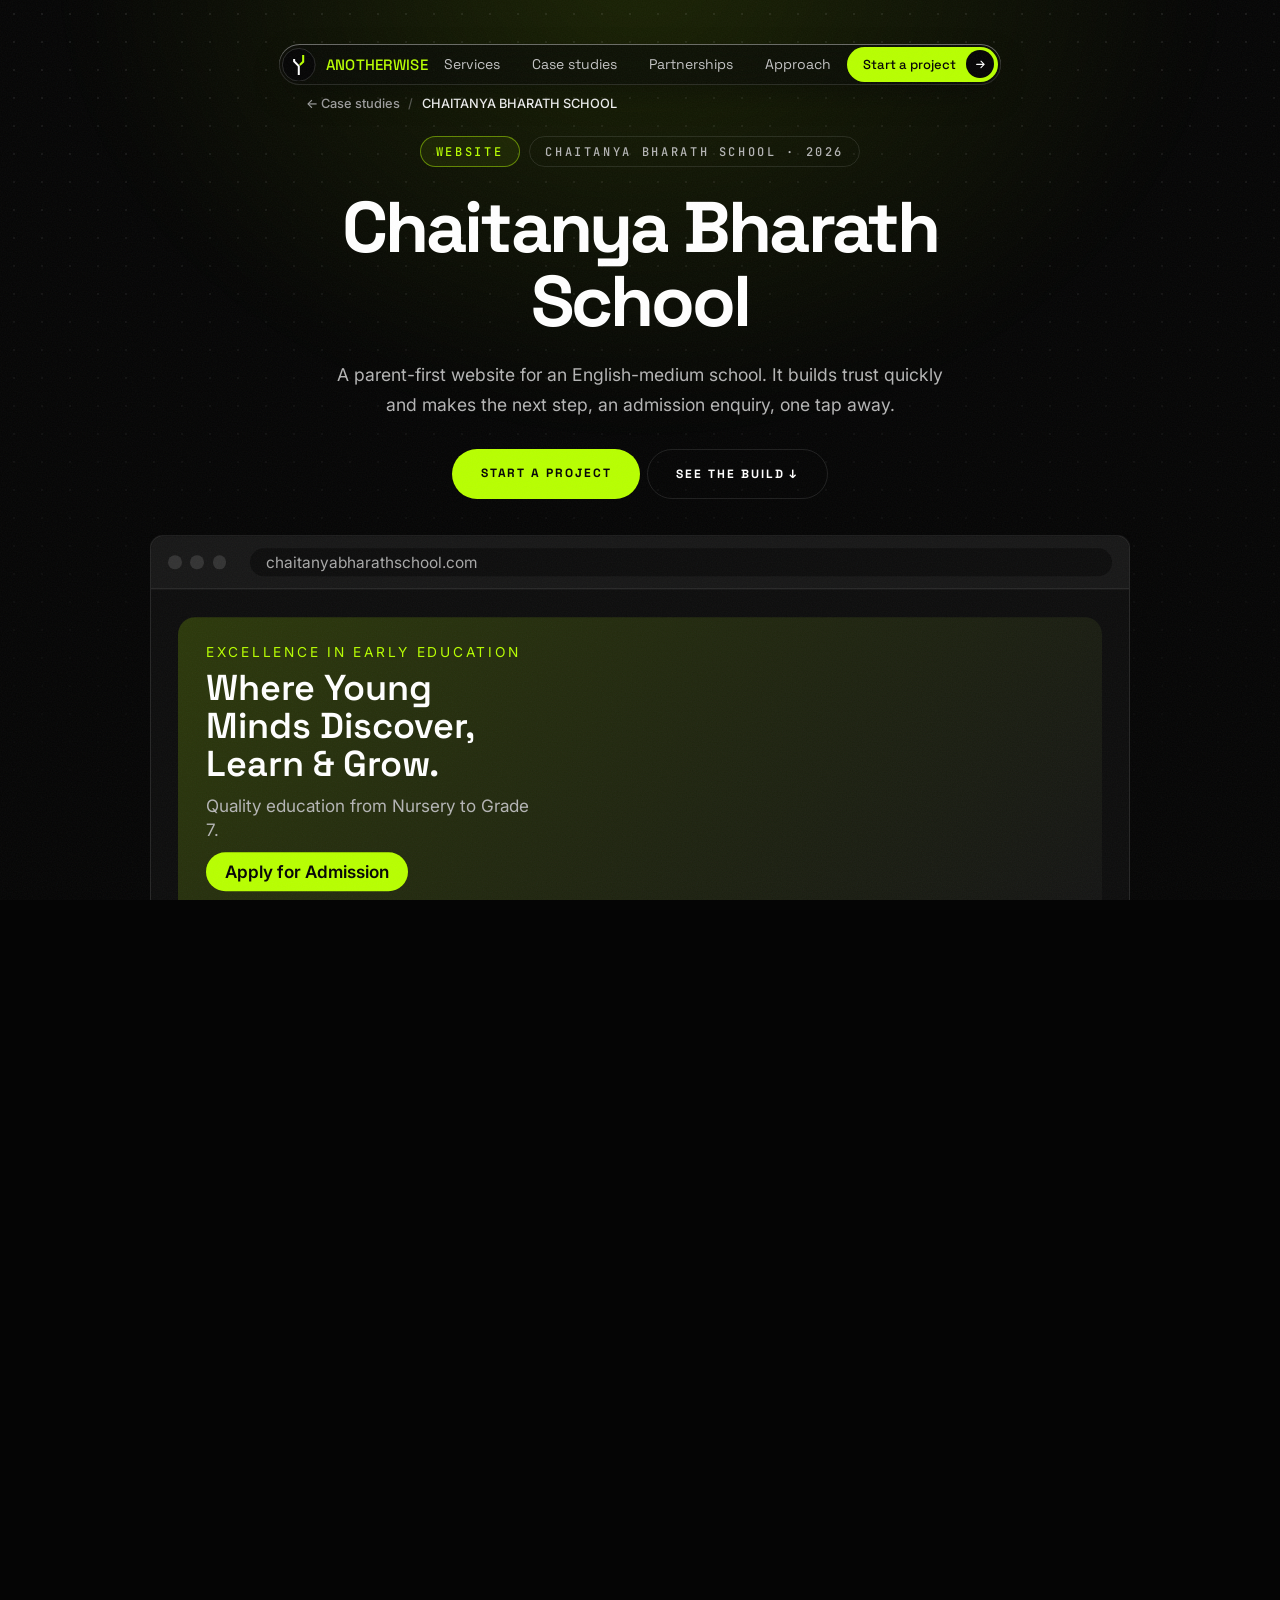
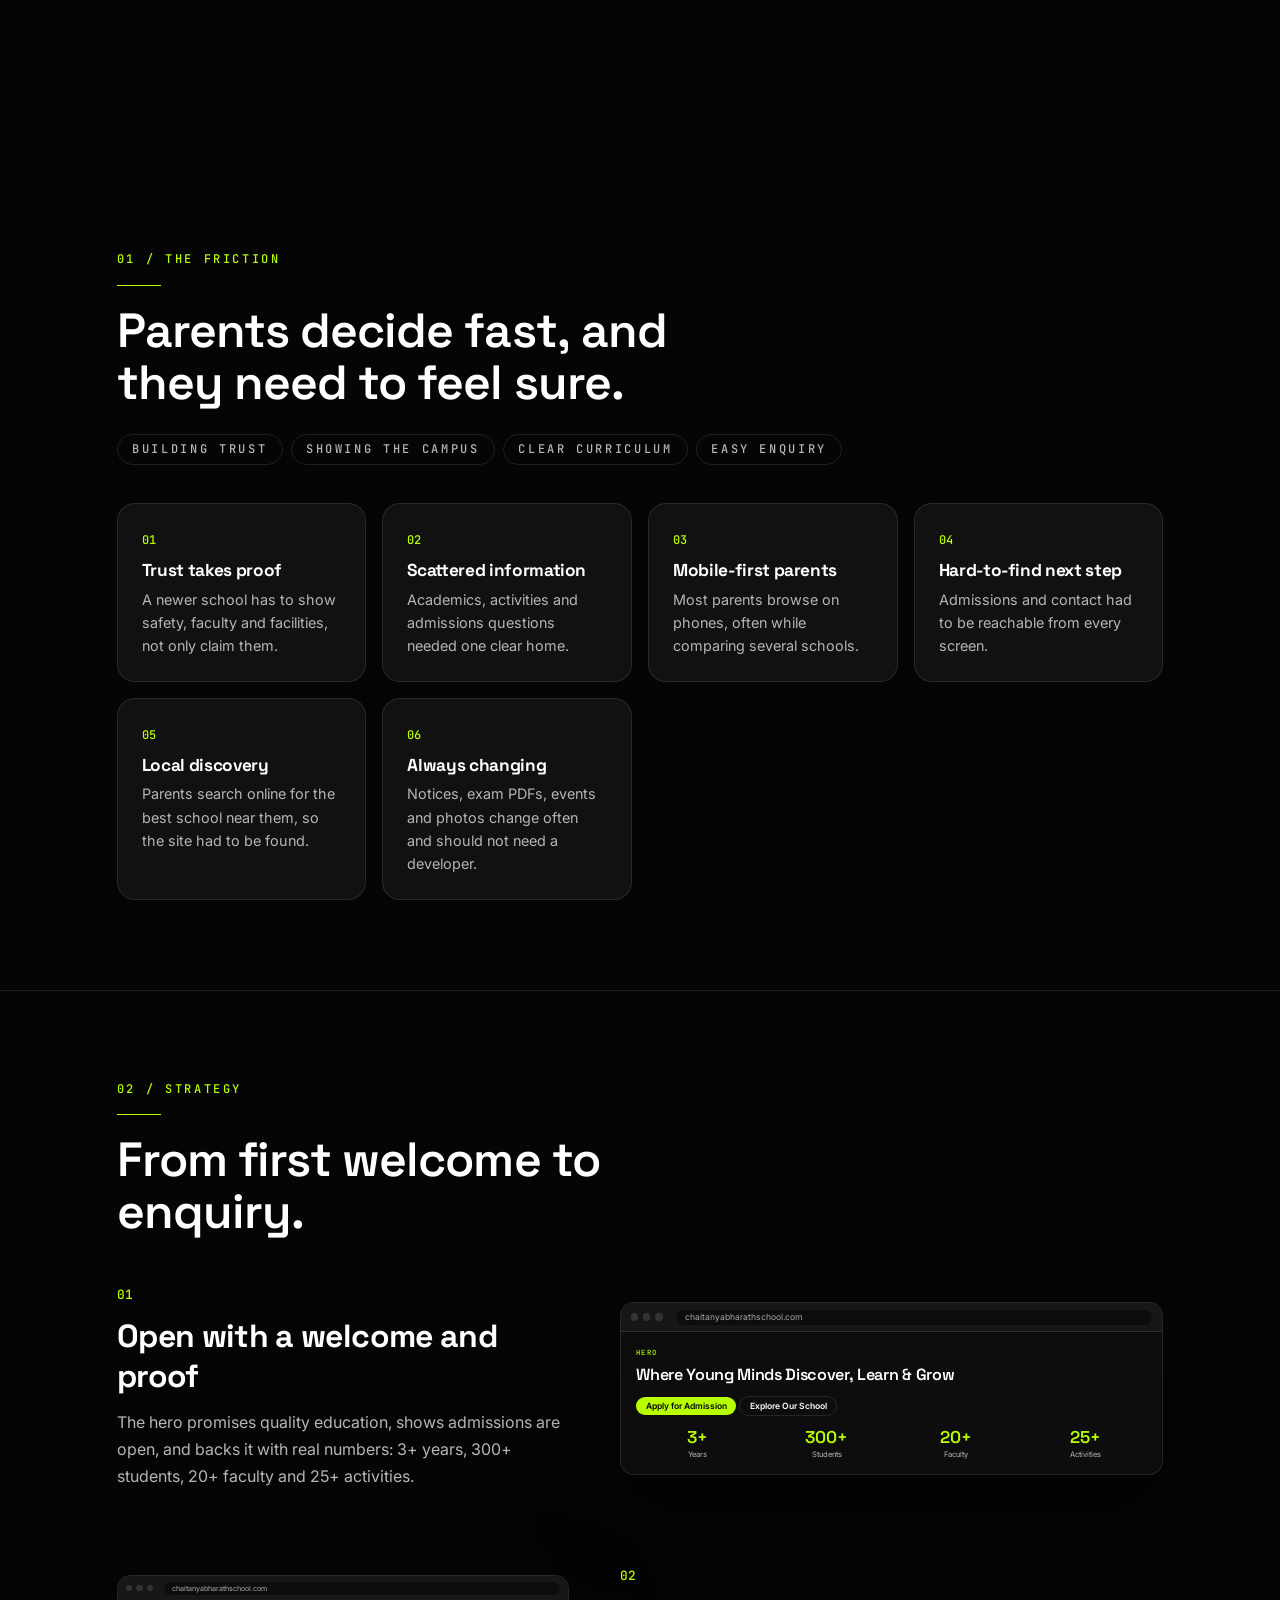
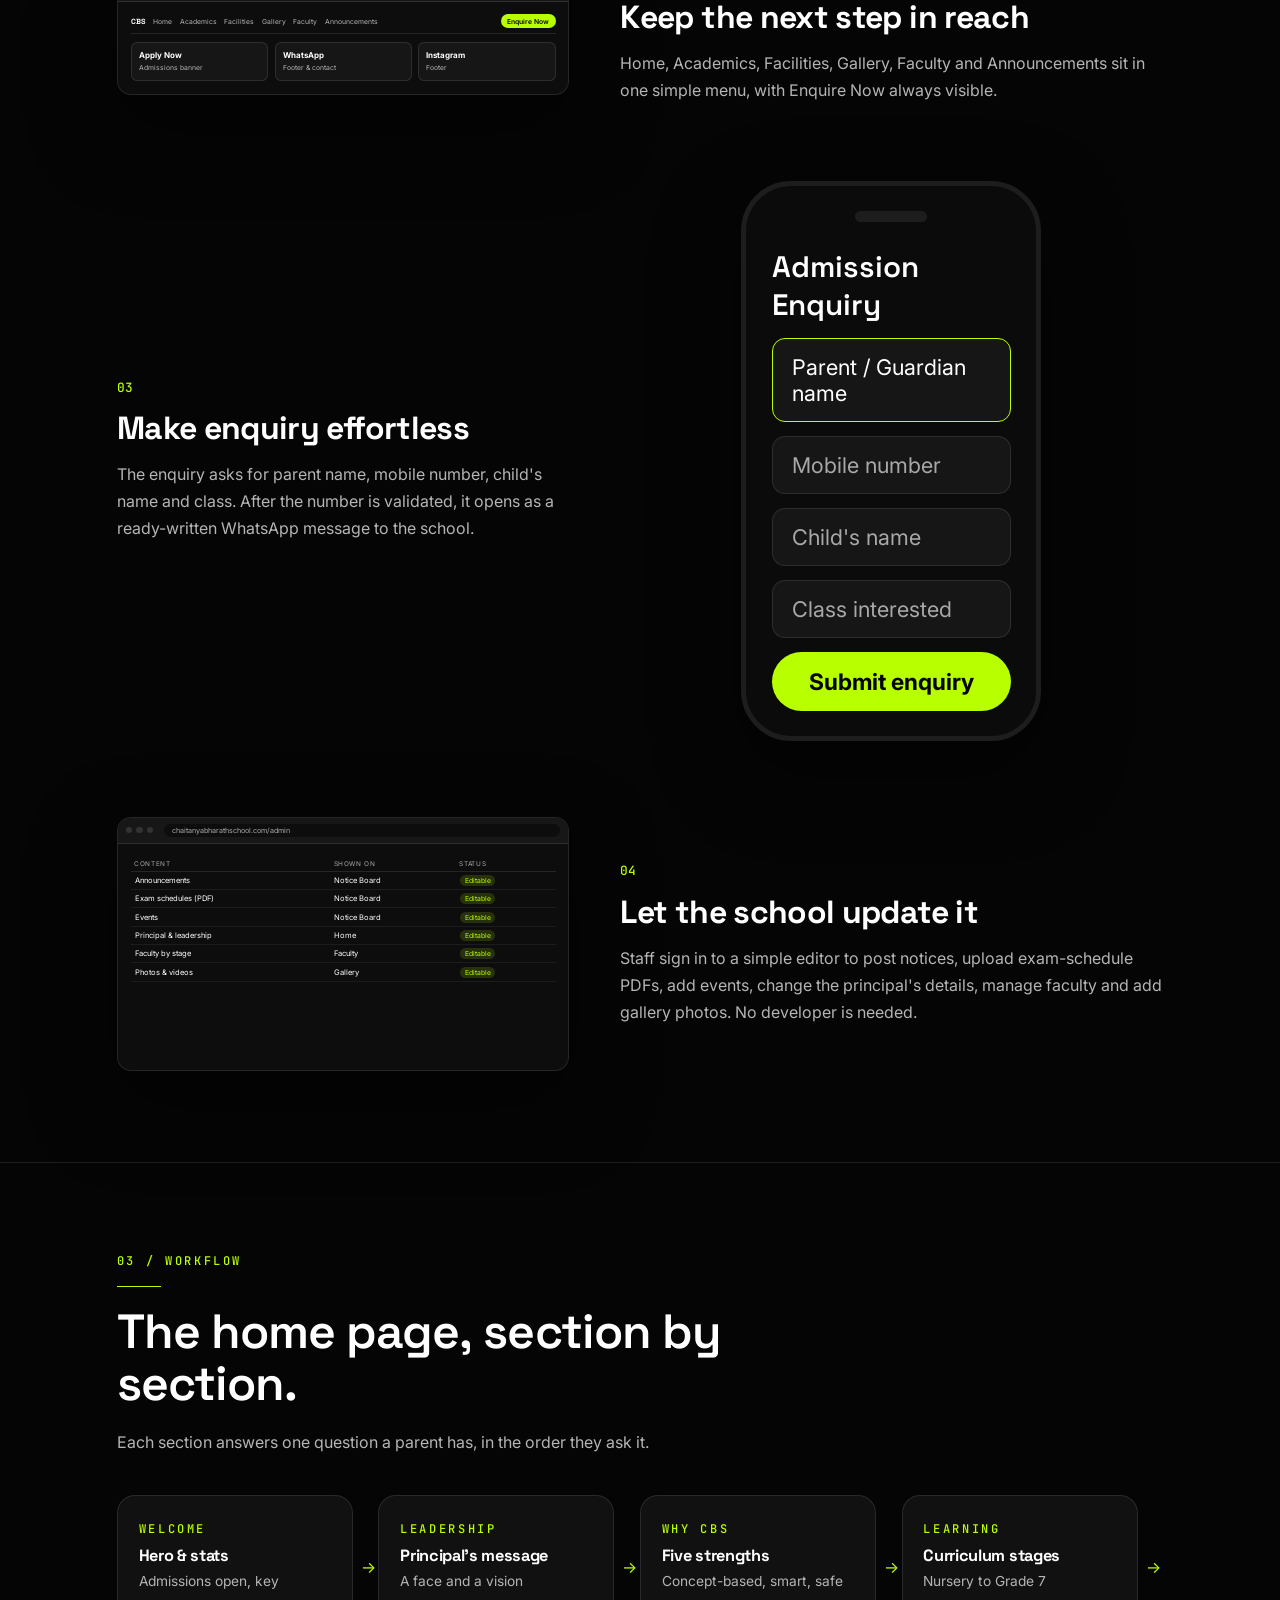
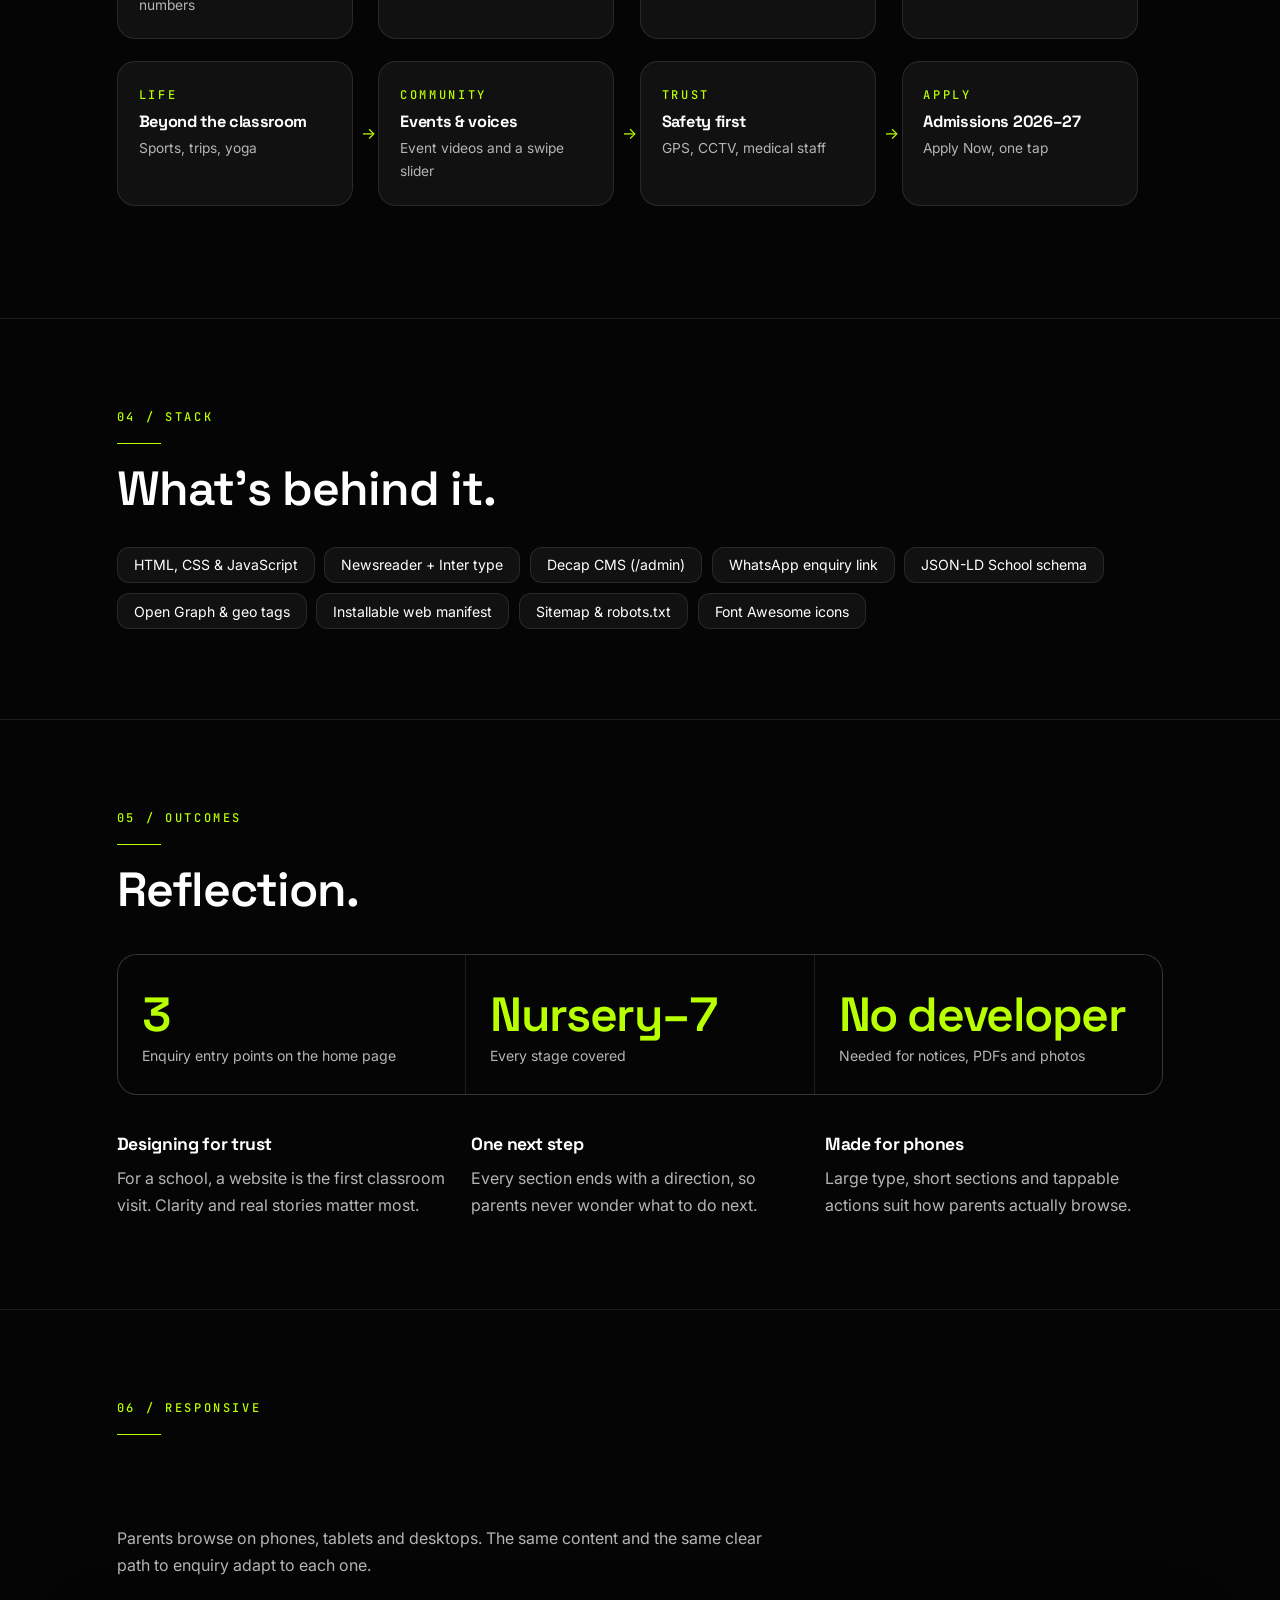
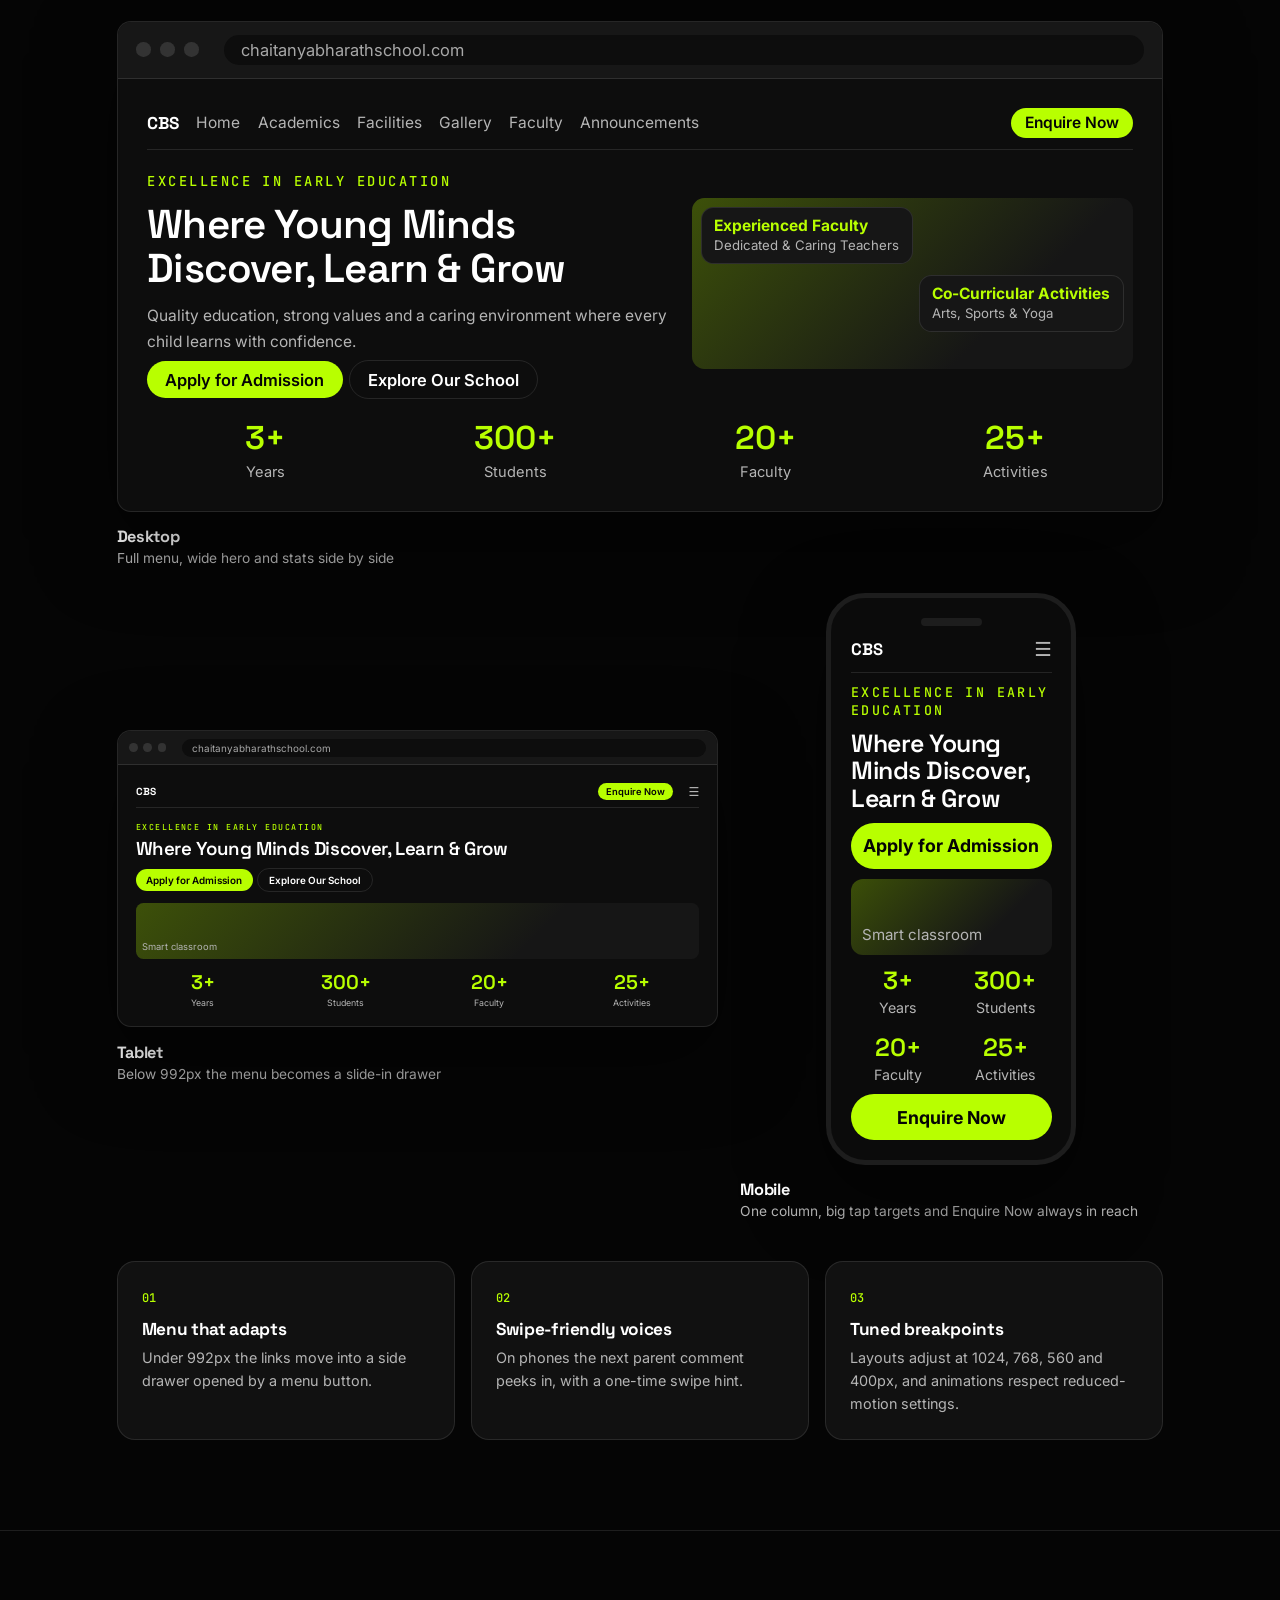
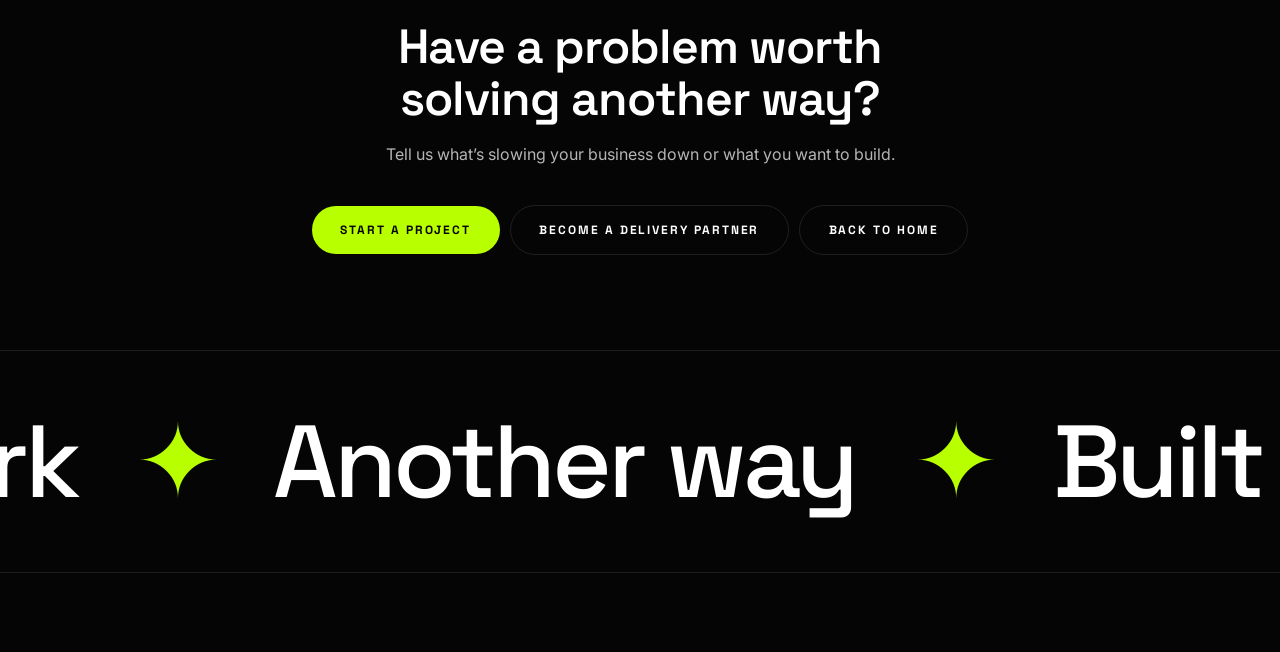
==== casestudy1.html @ 476057ec "Initial commit" ====
<!DOCTYPE html>
<html lang="en"><head><meta charset="utf-8"><meta name="viewport" content="width=device-width,initial-scale=1,viewport-fit=cover">
<title>Chaitanya Bharath School · Website case study</title>
<link href="https://fonts.googleapis.com/css2?family=Inter:wght@300;400;500&family=JetBrains+Mono:wght@400;500&family=Space+Grotesk:wght@500;600;700&display=swap" rel="stylesheet">
<style>
:root{--bg:#050505;--sf:#111;--ln:rgba(255,255,255,.1);--ac:#B8FF00;--on:#050505;--mu:#A8A8A8;--so:#b5b5b5}
*{box-sizing:border-box}html{scroll-behavior:smooth}
body{margin:0;background:var(--bg);color:#fff;font-family:Inter,system-ui,sans-serif;-webkit-font-smoothing:antialiased}
a{color:inherit;text-decoration:none}h1,h2,h3,h4,h5{font-family:'Space Grotesk',sans-serif;letter-spacing:-.02em;margin:0}
p{color:var(--so);line-height:1.7;margin:0}.w{max-width:1200px;margin:0 auto;padding:0 6vw}
.mono{font:500 .75rem 'JetBrains Mono',monospace;letter-spacing:.22em;text-transform:uppercase}.lb{color:var(--ac);margin-bottom:1.1rem}
h2{font-size:clamp(1.8rem,4.2vw,3rem);line-height:1.08;font-weight:600;max-width:20ch}
section{padding:clamp(56px,10vh,104px) 0;border-top:1px solid var(--ln)}.in2{margin-top:1.2rem;max-width:42rem}
.rv{opacity:0;transform:translateY(22px);transition:.7s}.rv.in{opacity:1;transform:none}
@media(prefers-reduced-motion:reduce){.rv{opacity:1;transform:none}.mq div{animation:none!important}}
/* bar */
.bar{position:fixed;inset:0 0 auto;z-index:50;padding:calc(.8rem + env(safe-area-inset-top,0px)) 6vw .6rem;background:rgba(5,5,5,.78);backdrop-filter:blur(14px);-webkit-backdrop-filter:blur(14px)}
.bar .row{display:flex;justify-content:space-between;margin-bottom:.5rem}.bar .row a{font:600 .75rem 'Space Grotesk';letter-spacing:.18em;text-transform:uppercase;color:var(--so)}
.pct{font:500 .75rem 'JetBrains Mono';color:var(--ac)}.prog{position:absolute;left:0;bottom:0;height:2px;background:var(--ac);width:0}
.tabs{display:flex;gap:.4rem;overflow-x:auto;scrollbar-width:none}.tabs::-webkit-scrollbar{display:none}
.tabs a{flex:none;padding:.42rem .9rem;border:1px solid var(--ln);border-radius:99px;font:600 .75rem 'Space Grotesk';letter-spacing:.12em;text-transform:uppercase;color:var(--so)}
.tabs a.on{background:var(--ac);color:var(--on);border-color:var(--ac)}
/* hero */
.hero{padding:9.5rem 0 4rem;position:relative;overflow:hidden}.hero:before{content:"";position:absolute;top:-20%;right:-15%;width:60vw;height:60vw;background:radial-gradient(closest-side,rgba(184,255,0,.16),transparent);filter:blur(30px);z-index:-1}
.hg{display:grid;grid-template-columns:1.05fr 1fr;gap:3rem;align-items:center}
h1{font-size:clamp(2.3rem,6vw,4.6rem);line-height:1;font-weight:700;text-transform:uppercase}
.meta{display:grid;grid-template-columns:repeat(2,1fr);gap:1.2rem;margin-top:2.2rem;padding-top:1.4rem;border-top:1px solid var(--ln)}
.meta h4{font:400 .75rem 'JetBrains Mono';letter-spacing:.18em;text-transform:uppercase;color:var(--mu);margin-bottom:.3rem}.meta span{font-size:.92rem}
.mq{overflow:hidden;margin-top:3.2rem;border-block:1px solid var(--ln);padding:.85rem 0;color:var(--so);-webkit-mask-image:linear-gradient(90deg,transparent,#000 8%,#000 92%,transparent);mask-image:linear-gradient(90deg,transparent,#000 8%,#000 92%,transparent)}
.mq div{display:flex;gap:2.4rem;width:max-content;animation:m 28s linear infinite}.mq span:after{content:"✦";margin-left:2.4rem;color:var(--ac)}@keyframes m{to{transform:translateX(-50%)}}
@media(max-width:860px){.hg{grid-template-columns:1fr}}
/* kpi + results */
.kp{display:grid;grid-template-columns:repeat(auto-fit,minmax(190px,1fr));gap:1px;background:var(--ln);border:1px solid var(--ln);border-radius:20px;overflow:hidden;margin-top:2.4rem}
.kp div{background:var(--bg);padding:1.8rem 1.5rem}.kp b{display:block;font:600 clamp(2rem,4.2vw,3rem) 'Space Grotesk';color:var(--ac);letter-spacing:-.03em}.kp span{color:var(--so);font-size:.88rem}
/* overview */
.ov{display:grid;grid-template-columns:repeat(3,1fr);gap:1px;background:var(--ln);border:1px solid var(--ln);border-radius:20px;overflow:hidden}
.ov div{background:var(--bg);padding:2rem}.ov h3{font-size:1.25rem;margin:.7rem 0}@media(max-width:800px){.ov{grid-template-columns:1fr}}
/* cards */
.cd{display:grid;grid-template-columns:repeat(auto-fit,minmax(240px,1fr));gap:1rem;margin-top:2.4rem}
.c{background:var(--sf);border:1px solid var(--ln);border-radius:18px;padding:1.5rem;transition:.25s}.c:hover{border-color:rgba(184,255,0,.5);transform:translateY(-3px)}
.c .n{color:var(--ac);font:500 .75rem 'JetBrains Mono'}.c h3{font-size:1.08rem;margin:.7rem 0 .4rem}.c p{font-size:.9rem;line-height:1.6}
.ch{display:flex;flex-wrap:wrap;gap:.5rem;margin-top:1.6rem}.ch span{padding:.4rem .9rem;border:1px solid var(--ln);border-radius:99px;color:var(--so)}
/* steps */
.st{display:grid;gap:clamp(2.5rem,6vw,5rem);margin-top:3rem}.s{display:grid;grid-template-columns:1fr 1.2fr;gap:clamp(1.5rem,4vw,4rem);align-items:center}
.s:nth-child(even) .t{order:2}.s .n{color:var(--ac);font:500 .8rem 'JetBrains Mono';margin-bottom:.8rem}.s h3{font-size:clamp(1.3rem,2.6vw,2rem);margin-bottom:.8rem}
@media(max-width:760px){.s{grid-template-columns:1fr}.s:nth-child(even) .t{order:0}}
/* flow / chat layout */
.fl{display:flex;flex-wrap:wrap;margin-top:2.4rem}.nd{flex:1 1 190px;background:var(--sf);border:1px solid var(--ln);border-radius:18px;padding:1.3rem;position:relative;margin:0 1.6rem 1.4rem 0}
.nd:not(:last-child):after{content:"→";position:absolute;right:-1.5rem;top:50%;translate:0 -50%;color:var(--ac)}.nd h3{font-size:1.02rem;margin:.5rem 0 .3rem}.nd p{font-size:.86rem}
@media(max-width:700px){.nd{margin-right:0}.nd:not(:last-child):after{content:"↓";right:auto;left:50%;top:auto;bottom:-1.5rem;translate:-50% 0}}
.sp{display:grid;grid-template-columns:1fr 1fr;gap:clamp(1.5rem,4vw,4rem);align-items:center}@media(max-width:800px){.sp{grid-template-columns:1fr}}
/* compare */
.th{display:grid;grid-template-columns:1fr 1fr;gap:2rem;margin-bottom:2rem}.th h3{font-size:clamp(1.1rem,2.2vw,1.6rem)}.th p{margin-top:.5rem;font-size:.95rem}@media(max-width:700px){.th{grid-template-columns:1fr}}
.cmp{position:relative;border-radius:20px;overflow:hidden;border:1px solid var(--ln);--p:50%;aspect-ratio:16/9;container-type:inline-size;background:#0b0b0b}.cmp>.v{position:absolute;inset:0;border:0}.cmp .bw{height:100%;border-radius:0;border:0}
.cmp .b{clip-path:inset(0 calc(100% - var(--p)) 0 0)}.cmp .tg{position:absolute;top:1rem;z-index:3;background:rgba(0,0,0,.7);padding:.3rem .8rem;border-radius:99px}.tl{left:1rem}.tr{right:1rem}
.cmp .kn{position:absolute;top:0;bottom:0;left:var(--p);width:2px;background:var(--ac);z-index:3;pointer-events:none}.cmp .kn:after{content:"⇆";position:absolute;top:50%;left:50%;translate:-50% -50%;width:2.6rem;height:2.6rem;border-radius:50%;background:var(--ac);color:var(--on);display:grid;place-items:center}
.cmp input{position:absolute;inset:0;width:100%;height:100%;opacity:0;cursor:ew-resize;z-index:4;margin:0}
/* foundation */
.fd{display:grid;gap:1rem;margin-top:2.2rem;grid-template-columns:repeat(auto-fit,minmax(230px,1fr))}.sw{border-radius:18px;padding:1.3rem;min-height:160px;display:flex;flex-direction:column;justify-content:flex-end;border:1px solid var(--ln)}.sw small{font:500 .75rem 'JetBrains Mono';letter-spacing:.1em;text-transform:uppercase;opacity:.75;margin-top:.3rem}
.ty{background:var(--sf);border:1px solid var(--ln);border-radius:18px;padding:1.3rem}.ty .aa{font-size:3rem;line-height:1;margin-bottom:.6rem}.ty p{font-size:.86rem}
.stk{display:flex;flex-wrap:wrap;gap:.6rem;margin-top:2rem}.stk span{padding:.55rem 1rem;border-radius:12px;background:var(--sf);border:1px solid var(--ln);font-size:.88rem}
.b1,.b2{display:inline-block;padding:.65rem 1.2rem;border-radius:99px;font-size:.85rem;font-weight:500;margin:1.2rem .6rem 0 0}.b1{background:var(--ac);color:var(--on)}.b2{border:1px solid var(--ln)}
/* showcase */
.sh{display:grid;grid-template-columns:repeat(12,1fr);gap:1.4rem;margin-top:2.6rem;align-items:end}.fr{grid-column:span 12;margin:0}.fr.tablet{grid-column:span 5}.fr.mobile{grid-column:span 3}.fr.half{grid-column:span 6}.fr.desktop{grid-column:span 12}.fr.square{grid-column:span 4}
.fr h3{font-size:1.02rem;margin-top:.9rem}.fr p{font-size:.86rem}@media(max-width:800px){.fr.tablet,.fr.mobile,.fr.square{grid-column:span 6}.fr.half{grid-column:span 12}}
blockquote{margin:3rem 0 0;max-width:46rem}blockquote p{font:500 clamp(1.3rem,2.8vw,2rem)/1.3 'Space Grotesk';color:#fff}blockquote cite{display:block;margin-top:1.2rem;font-style:normal;color:var(--mu);font-size:.9rem}
/* cta */
.cta{text-align:center}.cta h2{margin:0 auto 2rem;max-width:16ch}.btn{display:inline-block;background:var(--ac);color:var(--on);font:700 .75rem 'Space Grotesk';letter-spacing:.16em;text-transform:uppercase;padding:1rem 1.8rem;border-radius:99px;margin:.3rem}.btn.g{background:none;color:#fff;border:1px solid var(--ln)}
.nx{display:flex;justify-content:space-between;align-items:center;gap:1rem;padding:1.5rem;border:1px solid var(--ln);border-radius:18px;margin-top:3rem;text-align:left}.nx:hover{border-color:var(--ac)}.nx h3{font-size:1.2rem;margin-top:.3rem}
footer{padding:2rem 0;border-top:1px solid var(--ln);color:var(--mu);font-size:.8rem}footer .w{display:flex;justify-content:space-between;flex-wrap:wrap;gap:1rem}
/* ===== hero A: centered stage ===== */
.hero{padding:8.5rem 0 3rem;text-align:center}.hero:before{top:-35%;left:50%;right:auto;translate:-50% 0;width:90vw;height:70vw;background:radial-gradient(closest-side,rgba(184,255,0,.12),transparent)}
.hero:after{content:"";position:absolute;inset:0;z-index:-1;background-image:radial-gradient(rgba(255,255,255,.08) 1px,transparent 1px);background-size:28px 28px;-webkit-mask-image:linear-gradient(#000,transparent 70%);mask-image:linear-gradient(#000,transparent 70%)}
.hc{max-width:54rem;margin:0 auto}
.pr{display:flex;justify-content:center;flex-wrap:wrap;gap:.6rem;margin-bottom:1.5rem}.pr span{padding:.42rem .95rem;border-radius:99px;border:1px solid var(--ln);color:var(--so)}.pr span:first-child{border-color:rgba(184,255,0,.45);color:var(--ac);background:rgba(184,255,0,.07)}
h1{font-size:clamp(2.3rem,5.6vw,4.6rem);text-transform:none;line-height:1.03;letter-spacing:-.04em;max-width:18ch;margin:0 auto}
.hero .in2{font-size:1.1rem;margin:1.3rem auto 0;max-width:38rem}.c2{display:flex;justify-content:center;flex-wrap:wrap;gap:.4rem;margin-top:1.8rem}.c2 .btn{margin:0}
.stage2{position:relative;max-width:980px;margin:3.4rem auto 0}.stage2:before{content:"";position:absolute;inset:10% 6%;background:radial-gradient(closest-side,rgba(184,255,0,.22),transparent);filter:blur(45px);z-index:0}
.stage2 .sm{position:relative;z-index:2;text-align:left}.stage2 .bw{aspect-ratio:2/1;box-shadow:0 40px 100px rgba(0,0,0,.65),0 0 0 1px rgba(255,255,255,.07)}
.stage2.ph .sm{max-width:280px;margin:0 auto}.stage2.ph .pf{aspect-ratio:9/15}.stage2.ph .pf{box-shadow:0 40px 100px rgba(0,0,0,.7),0 0 0 1px rgba(255,255,255,.08)}
.sl,.sr{position:absolute;width:45%;z-index:1;text-align:left;opacity:.92}.sl{left:0;top:12%}.sr{right:0;top:34%}.sl .bw,.sr .bw{aspect-ratio:16/10}
.fc{position:absolute;z-index:4;text-align:left;background:rgba(20,20,20,.84);backdrop-filter:blur(14px);-webkit-backdrop-filter:blur(14px);border:1px solid rgba(255,255,255,.14);border-radius:16px;padding:.85rem 1.2rem;box-shadow:0 20px 50px rgba(0,0,0,.55);animation:fl 6s ease-in-out infinite}
.fc b{display:block;font:600 1.7rem 'Space Grotesk';color:var(--ac);letter-spacing:-.03em;line-height:1.1}.fc span{font-size:.78rem;color:var(--so)}.fc.a{left:-2.5%;top:10%}.fc.b{right:-2.5%;bottom:8%;animation-delay:-3s}
@keyframes fl{50%{transform:translateY(-8px)}}@media(prefers-reduced-motion:reduce){.fc{animation:none}}
.meta4{display:grid;grid-template-columns:repeat(4,1fr);margin:3.2rem auto 0;max-width:980px;border-top:1px solid var(--ln);text-align:left}
.meta4 div{padding:1.3rem 1.2rem;border-left:1px solid var(--ln)}.meta4 div:first-child{border-left:0;padding-left:0}.meta4 h4{font:400 .75rem 'JetBrains Mono';letter-spacing:.18em;text-transform:uppercase;color:var(--mu);margin-bottom:.4rem}.meta4 span{font-size:.95rem}
@media(max-width:760px){.sl,.sr{display:none}.fc{padding:.6rem .9rem}.fc b{font-size:1.2rem}.fc.a{left:0}.fc.b{right:0}.meta4{grid-template-columns:1fr 1fr}.meta4 div:nth-child(3){border-left:0;padding-left:0}.stage2 .bw{aspect-ratio:4/3}}

/* ===== site-section mocks ===== */
.fr.tb2,.fr.mb2{align-self:center}.fr.tb2 .bw{font-size:max(11px,1.75cqw)}.fr.dv{grid-column:span 12}.fr.tb2{grid-column:span 7}.fr.mb2{grid-column:span 5}.fr.mb2 .pf{max-width:250px;margin-inline:auto;aspect-ratio:auto;font-size:max(11px,4.2cqw)}@media(max-width:800px){.fr.tb2,.fr.mb2{grid-column:span 12}}

.s .pf{aspect-ratio:auto;max-width:300px;margin-inline:auto;font-size:max(12px,4.2cqw)}
.k{background:#161616;border:1px solid var(--ln);border-radius:.8em;padding:.9em}.k b{display:block;font-size:1em;margin-bottom:.3em}.k span,.k p{color:var(--so);font-size:.85em;line-height:1.45}.k ul{margin:.4em 0 0;padding-left:1.1em;color:var(--so);font-size:.85em;line-height:1.6}
.lab{color:var(--ac);font:500 .75em 'JetBrains Mono';letter-spacing:.18em;text-transform:uppercase}.hd{font:600 1.7em/1.1 'Space Grotesk';letter-spacing:-.02em}
.cg{display:grid;gap:.8em}.c2g{grid-template-columns:1fr 1fr}.c3g{grid-template-columns:repeat(3,1fr)}.c4g{grid-template-columns:repeat(4,1fr)}.cl2{grid-template-columns:1fr 1.5fr;align-items:center}
.ip{border-radius:.8em;background:linear-gradient(135deg,rgba(184,255,0,.28),#161616 70%);min-height:6em;display:flex;align-items:flex-end;padding:.7em;font-size:.85em;color:var(--so)}
.nv{display:flex;align-items:center;gap:1.1em;font-size:.85em;color:var(--so);border-bottom:1px solid var(--ln);padding-bottom:.7em}.nv b{color:#fff;font:700 1.1em 'Space Grotesk'}.nv em{margin-left:auto;font-style:normal;background:var(--ac);color:var(--on);padding:.35em .9em;border-radius:99px;font-weight:600}
.chp{display:inline-block;padding:.25em .75em;border:1px solid var(--ln);border-radius:99px;font-size:.8em;color:var(--so);margin:.2em .2em 0 0}
.bt2{display:inline-block;padding:.5em 1.1em;border-radius:99px;font-weight:600;font-size:.9em;margin:.3em .4em 0 0}.bt2.p{background:var(--ac);color:var(--on)}.bt2.o{border:1px solid var(--ln);color:#fff}
.stt{display:grid;grid-template-columns:repeat(4,1fr);gap:.8em;text-align:center}.stt b{display:block;font:600 1.8em 'Space Grotesk';color:var(--ac)}.stt span{color:var(--so);font-size:.8em}
@media(max-width:700px){.c3g,.c4g,.c2g,.cl2{grid-template-columns:1fr 1fr}.cl2{grid-template-columns:1fr}}
/* ===== built-in mock visuals (no images needed) ===== */
.v{container-type:inline-size;width:100%}
.bw{border:1px solid var(--ln);border-radius:14px;overflow:hidden;background:#0d0d0d;font-size:max(8px,1.75cqw);display:flex;flex-direction:column;aspect-ratio:16/9;box-shadow:0 30px 80px rgba(0,0,0,.5)}
.tablet .bw{aspect-ratio:4/3}.bt{display:flex;align-items:center;gap:.5em;padding:.7em 1em;background:#171717;border-bottom:1px solid var(--ln)}
.bt i{width:.8em;height:.8em;border-radius:50%;background:#333}.bt em{margin-left:1em;flex:1;font-style:normal;background:#0d0d0d;border-radius:99px;padding:.3em 1em;color:var(--mu);font-size:.9em}
.bb{flex:1;padding:1.6em;display:flex;flex-direction:column;gap:1em;overflow:hidden;min-height:0}
.pf{border:5px solid #1d1d1d;border-radius:2.2em;background:#0b0b0b;aspect-ratio:9/18.5;font-size:4.2cqw;padding:1.1em;display:flex;flex-direction:column;gap:.6em;overflow:hidden;position:relative;box-shadow:0 30px 80px rgba(0,0,0,.5)}
.pf:before{content:"";align-self:center;width:30%;height:.5em;background:#1d1d1d;border-radius:9px;flex:none}
.mh{padding:1.6em;border-radius:1em;background:linear-gradient(135deg,rgba(184,255,0,.18),#141414);display:flex;flex-direction:column;gap:.6em;align-items:flex-start}.mh small{color:var(--ac);letter-spacing:.2em;font-size:.8em}.mh b{font:600 2.1em/1.05 'Space Grotesk';max-width:14ch}.mh p{font-size:1em;line-height:1.4;max-width:30ch}
.mb{background:var(--ac);color:var(--on);padding:.5em 1.1em;border-radius:99px;font-weight:600}.g3{display:grid;grid-template-columns:repeat(3,1fr);gap:.8em}.g3 div{background:#161616;border:1px solid var(--ln);border-radius:.8em;padding:.8em;display:flex;flex-direction:column;gap:.5em}.g3 s{height:3.2em;border-radius:.5em;background:linear-gradient(135deg,#2a2a2a,#171717)}.g3 b{font-size:.95em}.g3 span{color:var(--mu);font-size:.85em}
.ol{background:#e9e9e4;color:#333;border-radius:.6em;padding:1em;display:flex;flex-direction:column;gap:.5em;flex:1}.ol u{color:#1a4fb4;font-size:1em}.ol i{display:block;height:.6em;background:#bdbdb5;border-radius:3px}.ol .bl{color:#1a4fb4;font-size:.9em;text-decoration:underline}
.fi{background:#161616;border:1px solid var(--ln);border-radius:.6em;padding:.7em .9em;color:var(--mu);font-size:.95em}.fi.f{border-color:var(--ac);color:#fff}.fb{background:var(--ac);color:var(--on);text-align:center;border-radius:99px;padding:.7em;font-weight:700}
.tb{width:100%;border-collapse:collapse;font-size:.95em}.tb th{text-align:left;color:var(--mu);font-weight:400;padding:.5em;border-bottom:1px solid var(--ln);font-size:.85em;letter-spacing:.1em;text-transform:uppercase}.tb td{padding:.55em .5em;border-bottom:1px solid #1c1c1c}.pl{background:rgba(184,255,0,.15);color:var(--ac);padding:.15em .7em;border-radius:99px;font-size:.9em}.pl.r{background:rgba(255,90,90,.15);color:#ff7a7a}
.kr{display:grid;grid-template-columns:repeat(3,1fr);gap:.8em}.kr div{background:#161616;border:1px solid var(--ln);border-radius:.8em;padding:.8em}.kr small{color:var(--mu);font-size:.85em}.kr b{display:block;font:600 1.8em 'Space Grotesk';color:var(--ac)}
.br{display:flex;align-items:flex-end;gap:.5em;flex:1;min-height:5em;background:#121212;border-radius:.8em;padding:.8em}.br i{flex:1;background:linear-gradient(var(--ac),rgba(184,255,0,.2));border-radius:.3em .3em 0 0}
.fu{display:flex;flex-direction:column;gap:.5em}.fu div{background:linear-gradient(90deg,var(--ac),rgba(184,255,0,.3));color:var(--on);padding:.6em 1em;border-radius:.5em;font-weight:600;font-size:.95em;display:flex;justify-content:space-between}
.fw{display:flex;align-items:center;gap:.8em;flex:1}.fw div{flex:1;background:#161616;border:1px solid var(--ln);border-radius:.8em;padding:1em;position:relative}.fw small{color:var(--ac);font-size:.75em;letter-spacing:.15em}.fw b{display:block;margin:.3em 0;font-size:1em}.fw span{color:var(--mu);font-size:.85em}.fw em{color:var(--ac);font-style:normal}
.cl{display:grid;grid-template-columns:repeat(7,1fr);gap:.5em;flex:1}.cl div{background:#141414;border-radius:.5em;padding:.5em;display:flex;flex-direction:column;gap:.4em;font-size:.9em}.cl small{color:var(--mu)}.cl i{font-style:normal;background:rgba(184,255,0,.15);color:var(--ac);border-radius:.3em;padding:.3em .4em;font-size:.85em}.cl i.o{background:#222;color:var(--so)}
.rl{flex:1;border-radius:1em;background:linear-gradient(160deg,rgba(184,255,0,.35),#1a1a1a 55%,#0b0b0b);position:relative;display:flex;flex-direction:column;justify-content:flex-end;padding:.9em}.rl .pp{position:absolute;inset:0;display:grid;place-items:center;font-size:2.4em;opacity:.85}.rl b{font-size:.95em}.rl span{color:var(--so);font-size:.85em}.rl .sd{position:absolute;right:.7em;bottom:4em;text-align:center;line-height:1.7}
.fd9{display:grid;grid-template-columns:repeat(3,1fr);gap:.3em;flex:1}.fd9 i{border-radius:.3em;background:linear-gradient(135deg,rgba(184,255,0,.3),#1a1a1a)}.fd9 i:nth-child(3n+2){background:linear-gradient(135deg,#2c2c2c,#111)}.fd9 i:nth-child(4n){background:linear-gradient(200deg,rgba(184,255,0,.55),#161616)}
.po{aspect-ratio:1;border-radius:1em;background:linear-gradient(135deg,rgba(184,255,0,.35),#151515 60%);padding:1.4em;display:flex;flex-direction:column;justify-content:flex-end;font-size:max(9px,4.4cqw);border:1px solid var(--ln)}.po b{font:600 1.5em/1.1 'Space Grotesk';max-width:12ch}.po span{color:var(--so);font-size:.8em;margin-top:.4em}
.m{max-width:84%;padding:.6em .9em;border-radius:1em;line-height:1.4}.m.u{background:#1c1c1c;align-self:flex-start;border-bottom-left-radius:.2em}.m.b{background:var(--ac);color:var(--on);align-self:flex-end;border-bottom-right-radius:.2em}
.qt{background:#161616;border:1px dashed rgba(184,255,0,.5);border-radius:.8em;padding:.8em;font-size:.9em;align-self:flex-end;max-width:90%}
.tk{flex:1;display:flex;flex-direction:column;align-items:center;justify-content:center;text-align:center;gap:.4em}.tk b{font:700 4.6em/1 'Space Grotesk';color:var(--ac)}
.pp9{display:grid;grid-template-columns:repeat(4,1fr);gap:.6em;flex:1}.pp9 i{background:#d8d4c4;transform:rotate(var(--r));border-radius:.2em;padding:.5em;font-style:normal;color:#444;font-size:.85em;box-shadow:0 2px 4px rgba(0,0,0,.4)}

/* ===== site nav (fixed, document level) ===== */
html{scroll-behavior:smooth;scroll-padding-top:5.5rem}
@media(prefers-reduced-motion:reduce){html{scroll-behavior:auto}}
html.aw-lock,html.aw-lock body{overflow:hidden}
.aw-nav{position:fixed;top:0;left:0;right:0;z-index:1000;padding:calc(1.25rem + env(safe-area-inset-top,0px)) 1rem 0;pointer-events:none;font-family:'Space Grotesk',system-ui,sans-serif}
.aw-pill{pointer-events:auto;max-width:44rem;margin:0 auto;display:flex;align-items:center;justify-content:space-between;gap:1rem;padding:.2rem .2rem .2rem 1.1rem;border-radius:999px;background:rgba(10,10,10,.58);-webkit-backdrop-filter:blur(26px) saturate(180%);backdrop-filter:blur(26px) saturate(180%);box-shadow:inset 0 1px 0 rgba(255,255,255,.3),inset 0 0 0 1px rgba(255,255,255,.12),0 12px 32px -10px rgba(0,0,0,.55)}
.aw-logo{font-weight:500;font-size:.9375rem;letter-spacing:.02em;color:#fff;text-decoration:none}
.aw-links{display:flex;align-items:center;gap:2rem}
.aw-links a{font-weight:400;font-size:.875rem;letter-spacing:0;color:#c4c4c4;text-decoration:none;transition:color .2s}
.aw-links a:hover,.aw-links a.is-active{color:#B8FF00}
.aw-cta{display:flex;align-items:center;gap:.65rem;background:#B8FF00;color:#050505;font-weight:500;font-size:.8125rem;letter-spacing:0;text-decoration:none;border-radius:999px;padding:.2rem .2rem .2rem 1rem;transition:filter .2s}
.aw-cta:hover{filter:brightness(1.08)}
.aw-cta .ar{width:1.75rem;height:1.75rem;border-radius:50%;background:#050505;display:grid;place-items:center;transition:transform .2s}
.aw-cta:hover .ar{transform:translateX(2px)}
.aw-cta svg{width:.8rem;height:.8rem;stroke:#fff;fill:none;stroke-width:2;stroke-linecap:round;stroke-linejoin:round}
.aw-end{display:none;align-items:center;gap:.4rem}
.aw-go{width:2.25rem;height:2.25rem;border-radius:50%;background:#B8FF00;display:grid;place-items:center;text-decoration:none;transition:transform .3s cubic-bezier(.16,1,.3,1),opacity .2s,filter .2s}
.aw-go:hover{filter:brightness(1.08)}
.aw-go svg{width:.9rem;height:.9rem;stroke:#050505;fill:none;stroke-width:2.2;stroke-linecap:round;stroke-linejoin:round}
html.aw-lock .aw-go{opacity:0;transform:scale(.6);pointer-events:none}
.aw-burger{display:none;width:2.25rem;height:2.25rem;border-radius:50%;border:1px solid rgba(255,255,255,.16);background:rgba(255,255,255,.07);cursor:pointer;position:relative;padding:0;transition:background .25s,border-color .25s}
.aw-burger i{position:absolute;left:50%;top:50%;width:14px;height:1.5px;margin:-.75px 0 0 -7px;background:#fff;border-radius:2px;transition:transform .3s cubic-bezier(.16,1,.3,1),background .25s}
.aw-burger i:nth-child(1){transform:translateY(-3.5px)}
.aw-burger i:nth-child(2){transform:translateY(3.5px)}
.aw-burger[aria-expanded="true"]{background:#B8FF00;border-color:#B8FF00}
.aw-burger[aria-expanded="true"] i{background:#050505}
.aw-burger[aria-expanded="true"] i:nth-child(1){transform:rotate(45deg)}
.aw-burger[aria-expanded="true"] i:nth-child(2){transform:rotate(-45deg)}
.aw-burger:focus-visible,.aw-go:focus-visible,.aw-nav a:focus-visible,.aw-menu a:focus-visible{outline:2px solid #B8FF00;outline-offset:3px}
.aw-menu{position:fixed;inset:0;z-index:999;display:flex;flex-direction:column;box-sizing:border-box;height:100vh;height:100dvh;padding:calc(4.75rem + env(safe-area-inset-top,0px)) 1.5rem calc(1.5rem + env(safe-area-inset-bottom,0px));background:radial-gradient(70% 45% at 0% 0%,rgba(184,255,0,.16),transparent 70%),#050505;color:#fff;font-family:'Space Grotesk',system-ui,sans-serif;opacity:0;visibility:hidden;transition:opacity .3s ease,visibility 0s linear .3s;overflow-y:auto}
.aw-menu.is-open{opacity:1;visibility:visible;transition:opacity .3s ease,visibility 0s}
.aw-menu ul{list-style:none;margin:1.5rem 0 0;padding:0}
.aw-menu li{border-bottom:1px solid #222;opacity:0;transform:translateY(14px);transition:opacity .45s ease,transform .5s cubic-bezier(.16,1,.3,1);transition-delay:0s}
.aw-menu.is-open li{opacity:1;transform:none;transition-delay:calc(.08s + var(--i)*.07s)}
.aw-menu li a{display:flex;justify-content:space-between;align-items:baseline;padding:.9rem .25rem;color:#fff;text-decoration:none;font-weight:400;font-size:clamp(1.75rem,8vw,2.25rem);letter-spacing:-.015em;line-height:1.1;transition:color .2s}
.aw-menu li a:hover,.aw-menu li a.is-active{color:#B8FF00}
.aw-menu li a span{font-family:'JetBrains Mono',ui-monospace,monospace;font-size:.75rem;letter-spacing:.04em;font-weight:400;color:#A8A8A8}
.aw-menu .aw-foot{margin-top:auto;padding-top:2rem;opacity:0;transform:translateY(14px);transition:opacity .45s ease,transform .5s cubic-bezier(.16,1,.3,1)}
.aw-menu.is-open .aw-foot{opacity:1;transform:none;transition-delay:.35s}
.aw-menu .aw-cta{justify-content:space-between;width:100%;box-sizing:border-box;padding-left:1.25rem;font-size:.875rem}
.aw-menu .aw-tag{margin:1rem 0 0;text-align:center;font-family:'JetBrains Mono',ui-monospace,monospace;font-size:.75rem;letter-spacing:.04em;color:#A8A8A8}
@media(max-width:720px){.aw-links,.aw-pill>.aw-cta{display:none}.aw-end{display:flex}.aw-burger{display:block}.aw-pill{padding:.2rem .2rem .2rem 1rem}}
@media(min-width:721px){.aw-menu{display:none}.aw-nav{padding-top:calc(2.75rem + env(safe-area-inset-top,0px))}}
@media(prefers-reduced-motion:reduce){.aw-menu,.aw-menu li,.aw-menu .aw-foot,.aw-burger i{transition-duration:.01s!important;transition-delay:0s!important}}
.aw-logo{display:inline-flex;align-items:center;gap:.6rem}
.aw-logo svg{width:2.1rem;height:2.1rem;flex:none;display:block}
.aw-logo span{color:#B8FF00}
.aw-links a,.aw-cta,.aw-logo{white-space:nowrap}
.aw-pill{width:max-content;min-width:min(44rem,calc(100vw - 2rem));max-width:calc(100vw - 2rem);padding-left:.2rem}
@media(max-width:720px){.aw-pill{padding-left:.2rem}}
.cs-crumb{position:absolute;z-index:40;top:calc(6rem + env(safe-area-inset-top,0px));left:max(2.1rem,calc((100vw - 44rem)/2 + 1.1rem));right:1rem;display:flex;align-items:center;gap:.55rem;font:500 .8rem Inter,sans-serif;color:var(--mu);white-space:nowrap;overflow:hidden}
.cs-crumb a{color:var(--mu);text-decoration:none;transition:color .2s}
.cs-crumb a:hover{color:var(--ac)}
.cs-crumb i{font-style:normal;opacity:.5}
.cs-crumb b{font-weight:500;color:#fff;overflow:hidden;text-overflow:ellipsis}
@media(max-width:720px){.cs-crumb{top:calc(4.6rem + env(safe-area-inset-top,0px));left:1.7rem}}
</style><script>try{var d=document.documentElement;if(!matchMedia("(prefers-reduced-motion:reduce)").matches){if(!sessionStorage.moSeen)d.classList.add("mo-pre");else if(sessionStorage.moNav)d.classList.add("mo-arrive")}}catch(e){}</script>
<style id="mo-css">/* Anotherwise shared motion layer (CSS)
   Easing tokens: --mo-expo (entrances), --mo-io (wipes/curtains), --mo-out (small UI) */
:root{--mo-expo:cubic-bezier(.16,1,.3,1);--mo-io:cubic-bezier(.65,0,.35,1);--mo-out:cubic-bezier(.22,1,.36,1);--mo-ac:#B8FF00}

/* arrival / preloader cover */
html::before{content:"";position:fixed;inset:0;background:#050505;z-index:2147482000;pointer-events:none;transform:translateY(-100%);transition:transform .55s var(--mo-io)}
html.mo-pre::before,html.mo-arrive::before{transform:none;transition:none;animation:mo-fs 0s 4s forwards}
@keyframes mo-fs{to{transform:translateY(-100%);visibility:hidden}}

/* scroll progress: native scroll-driven animation where supported, JS fallback otherwise */
.mo-bar{position:fixed;left:0;top:0;height:3px;width:100%;background:var(--mo-ac);transform:scaleX(0);transform-origin:0 50%;z-index:1100;pointer-events:none}
@keyframes mo-prog{to{transform:scaleX(1)}}
@supports (animation-timeline:scroll()){.mo-bar{animation:mo-prog linear both;animation-timeline:scroll(root block)}}

/* grain: static, normal blend (no per-frame overlay blending, no animation), hidden on touch/small screens */
.mo-grain{position:fixed;inset:0;pointer-events:none;z-index:1090;opacity:.05;background-size:160px 160px;background-image:url("data:image/svg+xml;utf8,<svg xmlns='http://www.w3.org/2000/svg' width='160' height='160'><filter id='n'><feTurbulence type='fractalNoise' baseFrequency='.8' numOctaves='2'/></filter><rect width='160' height='160' filter='url(%23n)'/></svg>")}
@media (hover:none),(max-width:720px){.mo-grain{display:none}}

/* preloader (faster exit) */
.mo-pre{position:fixed;inset:0;z-index:2147483000;background:#050505;color:#fff;display:flex;align-items:flex-end;justify-content:space-between;padding:clamp(20px,5vw,56px);font-family:'Space Grotesk',system-ui,sans-serif;transition:transform .8s var(--mo-io)}
.mo-pre.out{transform:translateY(-100%)}
.mo-pre span{font-size:.95rem;letter-spacing:.02em;opacity:.7}
.mo-pre b{font-weight:500;font-size:clamp(72px,18vw,220px);line-height:.8;letter-spacing:-.05em;color:var(--mo-ac);font-variant-numeric:tabular-nums}

/* page-transition curtain (faster) */
.mo-curtain{position:fixed;inset:0;background:#050505;z-index:2147482500;transform:translateY(100%);transition:transform .45s var(--mo-io);pointer-events:none}
.mo-curtain.on{transform:none;pointer-events:auto}


/* image reveal: clip-path runs once, then is removed so parallax never repaints a clipped layer */
.mo-rev{clip-path:inset(14% 5% 0 5% round 24px);opacity:0;transition:clip-path 1.1s var(--mo-io),opacity .8s var(--mo-expo)}
.mo-rev.mo-on{clip-path:inset(0 round 0);opacity:1}
.mo-rev.mo-done{clip-path:none;transition:none}

/* nav text roll */
.mo-roll{display:inline-block;overflow:hidden;height:1.25em;line-height:1.25em;vertical-align:bottom}
.mo-roll>span{display:block;transition:transform .55s var(--mo-io)}
a:hover>.mo-roll>span,a:focus-visible>.mo-roll>span{transform:translateY(-100%)}

/* marquee */
.mo-mq{overflow:hidden;white-space:nowrap;padding:5vh 0;border-top:1px solid #1d1d1d;font-family:'Space Grotesk',system-ui,sans-serif;color:#fff}
.mo-mq div{display:inline-block;will-change:transform;font-weight:500;font-size:clamp(44px,8vw,120px);letter-spacing:-.04em}
.mo-mq em{font-style:normal;color:var(--mo-ac);padding:0 .35em}

/* form field underline */
.f{position:relative}
.f::after{content:"";position:absolute;left:12px;right:12px;bottom:-1px;height:2px;border-radius:2px;background:var(--mo-ac);transform:scaleX(0);transform-origin:0 50%;transition:transform .7s var(--mo-expo);pointer-events:none}
.f:focus-within::after{transform:scaleX(1)}

@media (prefers-reduced-motion:reduce){.mo-grain{display:none}html::before{display:none}}
</style>
</head><body><div class="aw-nav" id="site-nav">
  <div class="aw-pill">
    <a class="aw-logo" href="index.html" aria-label="Anotherwise home"><svg viewBox="0 0 1024 1024" aria-hidden="true" focusable="false"><circle cx="512" cy="512" r="500" fill="#050505" stroke="rgba(255,255,255,.18)" stroke-width="24"/><path fill="#fff" d="M339 339h62v58l141 141v286h-61V563L339 422z"/><path fill="#B8FF00" d="M614 213h63v218L563 542l-42-44 93-93z"/></svg><span>ANOTHERWISE</span></a>
    <nav class="aw-links" aria-label="Primary">
      <a href="index.html#services">Services</a>
      <a href="index.html#work">Case studies</a>
      <a href="index.html#partners">Partnerships</a>
      <a href="index.html#approach">Approach</a>
    </nav>
    <a class="aw-cta" href="contact.html">Start a project <span class="ar"><svg viewBox="0 0 24 24" aria-hidden="true"><path d="M5 12h14M13 6l6 6-6 6"/></svg></span></a>
    <div class="aw-end">
      <a class="aw-go" href="contact.html" aria-label="Start a project"><svg viewBox="0 0 24 24" aria-hidden="true"><path d="M5 12h14M13 6l6 6-6 6"/></svg></a>
      <button class="aw-burger" id="aw-burger" type="button" aria-label="Open menu" aria-expanded="false" aria-controls="aw-menu"><i></i><i></i></button>
    </div>
  </div>
</div>
<div class="aw-menu" id="aw-menu" inert aria-label="Menu">
  <ul>
    <li style="--i:0"><a href="index.html#services">Services<span>/01</span></a></li>
    <li style="--i:1"><a href="index.html#work">Case studies<span>/02</span></a></li>
    <li style="--i:2"><a href="index.html#partners">Partnerships<span>/03</span></a></li>
    <li style="--i:3"><a href="index.html#approach">Approach<span>/04</span></a></li>
  </ul>
  <div class="aw-foot">
    <a class="aw-cta" href="contact.html">Start a project <span class="ar"><svg viewBox="0 0 24 24" aria-hidden="true"><path d="M5 12h14M13 6l6 6-6 6"/></svg></span></a>
    <p class="aw-tag">Finding another way.</p>
  </div>
</div>
<div id="app"></div>
<script>
/* ============================================================
   ALL-SERVICES CASE STUDIES, ONE FILE
   Each case fills the SAME complete layout. Visuals are built-in
   mock UIs (vis:"..."); swap any with a real screenshot by adding
   img:"url" on that item. Delete any section to hide it.
   Visuals: site, old, form, reel, feed, post, cal, chat, table,
   dash, funnel, flow, token, paper
   ============================================================ */
const M=(h,r)=>({h,r});
const SERVICES=[["website","Website"]];
const CASES={
"website":{brand:"CHAITANYA BHARATH SCHOOL",title:"Chaitanya Bharath School",intro:"A parent-first website for an English-medium school. It builds trust quickly and makes the next step, an admission enquiry, one tap away.",
 meta:{Year:"2026",Client:"Chaitanya Bharath School",Services:"UI/UX Design, Web Development","Our role":"Design & front-end development"},tags:["Client work","UI / UX Design","Education","Admissions","Mobile-first","Local SEO","WhatsApp enquiry","Easy content updates"],hero:{vis:"site",o:{u:"chaitanyabharathschool.com",k:"EXCELLENCE IN EARLY EDUCATION",h:"Where Young Minds Discover, Learn & Grow.",p:"Quality education from Nursery to Grade 7.",b:"Apply for Admission",c:["Smart classrooms","Concept-based learning","Safe campus"]}},
 kpis:[{v:"7",l:"Focused pages"},{v:"6",l:"Content areas staff update themselves"},{v:"4",l:"Required fields to enquire"}],
 overview:{challenge:"A newer school needed parents to trust it online, and a clear way to turn visits into admission enquiries.",approach:"A responsive website for Nursery to Grade 7 covering academics, facilities, gallery, faculty and admissions, with an enquiry option on every key screen.",outcome:"Parents can see the curriculum, campus and faculty in one visit, and apply for admission online."},
 friction:{title:"Parents decide fast, and they need to feel sure.",chips:["Building trust","Showing the campus","Clear curriculum","Easy enquiry"],items:[["Trust takes proof","A newer school has to show safety, faculty and facilities, not only claim them."],["Scattered information","Academics, activities and admissions questions needed one clear home."],["Mobile-first parents","Most parents browse on phones, often while comparing several schools."],["Hard-to-find next step","Admissions and contact had to be reachable from every screen."],["Local discovery","Parents search online for the best school near them, so the site had to be found."],["Always changing","Notices, exam PDFs, events and photos change often and should not need a developer."]]},
 steps:[["Open with a welcome and proof","The hero promises quality education, shows admissions are open, and backs it with real numbers: 3+ years, 300+ students, 20+ faculty and 25+ activities.","stat",{}],["Keep the next step in reach","Home, Academics, Facilities, Gallery, Faculty and Announcements sit in one simple menu, with Enquire Now always visible.","nav",{}],["Make enquiry effortless","The enquiry asks for parent name, mobile number, child's name and class. After the number is validated, it opens as a ready-written WhatsApp message to the school.","form",{t:"Admission Enquiry",f:["Parent / Guardian name","Mobile number","Child's name","Class interested"],b:"Submit enquiry"}],["Let the school update it","Staff sign in to a simple editor to post notices, upload exam-schedule PDFs, add events, change the principal's details, manage faculty and add gallery photos. No developer is needed.","table",{u:"chaitanyabharathschool.com/admin",c:["Content","Shown on","Status"],r:[["Announcements","Notice Board","*Editable"],["Exam schedules (PDF)","Notice Board","*Editable"],["Events","Notice Board","*Editable"],["Principal & leadership","Home","*Editable"],["Faculty by stage","Faculty","*Editable"],["Photos & videos","Gallery","*Editable"]]}]],
 stTitle:"From first welcome to enquiry.",
 flow:{title:"The home page, section by section.",text:"Each section answers one question a parent has, in the order they ask it.",n:[["Welcome","Hero & stats","Admissions open, key numbers"],["Leadership","Principal's message","A face and a vision"],["Why CBS","Five strengths","Concept-based, smart, safe"],["Learning","Curriculum stages","Nursery to Grade 7"],["Life","Beyond the classroom","Sports, trips, yoga"],["Community","Events & voices","Event videos and a swipe slider"],["Trust","Safety first","GPS, CCTV, medical staff"],["Apply","Admissions 2026–27","Apply Now, one tap"]]},
 stack:["HTML, CSS & JavaScript","Newsreader + Inter type","Decap CMS (/admin)","WhatsApp enquiry link","JSON-LD School schema","Open Graph & geo tags","Installable web manifest","Sitemap & robots.txt","Font Awesome icons"],
 results:[["3","Enquiry entry points on the home page"],["Nursery–7","Every stage covered"],["No developer","Needed for notices, PDFs and photos"]],
 refl:[["Designing for trust","For a school, a website is the first classroom visit. Clarity and real stories matter most."],["One next step","Every section ends with a direction, so parents never wonder what to do next."],["Made for phones","Large type, short sections and tappable actions suit how parents actually browse."]],
 show:{label:"Responsive",title:"One website, every screen.",text:"Parents browse on phones, tablets and desktops. The same content and the same clear path to enquiry adapt to each one.",f:[["dv","Desktop","Full menu, wide hero and stats side by side","hero",{}],["tb2","Tablet","Below 992px the menu becomes a slide-in drawer","heroT",{}],["mb2","Mobile","One column, big tap targets and Enquire Now always in reach","heroM",{}]],notes:[["Menu that adapts","Under 992px the links move into a side drawer opened by a menu button."],["Swipe-friendly voices","On phones the next parent comment peeks in, with a one-time swipe hint."],["Tuned breakpoints","Layouts adjust at 1024, 768, 560 and 400px, and animations respect reduced-motion settings."]]},next:"website"}
};








/* ============ visuals ============ */
const B=(u,i)=>`<div class="bw"><div class="bt"><i></i><i></i><i></i><em>${u}</em></div><div class="bb">${i}</div></div>`;
const B2=(u,i)=>`<div class="bw" style="aspect-ratio:auto"><div class="bt"><i></i><i></i><i></i><em>${u}</em></div><div class="bb" style="overflow:visible">${i}</div></div>`;
const P=i=>`<div class="pf">${i}</div>`;
const pill=x=>typeof x==="string"&&x[0]==="*"?`<span class="pl">${x.slice(1)}</span>`:x==="Duplicate"||x==="Missing"?`<span class="pl r">${x}</span>`:x;
const V={

 lead:o=>B(o.u,`<small class="mono" style="color:var(--ac)">${o.k}</small><div style="display:flex;gap:1em;align-items:center;margin-top:.8em"><div style="width:4em;height:4em;border-radius:50%;background:var(--ac);flex:none;display:grid;place-items:center;color:var(--on);font:700 1.4em 'Space Grotesk'">K</div><div><b style="font:600 1.05em 'Space Grotesk'">Ms. Kalyani</b><br><small style="color:var(--mu)">Principal, CBS</small></div></div><b style="display:block;font:600 1.1em 'Space Grotesk';margin-top:.9em">Nurturing Young Minds and Building Bright Futures</b><p style="font-size:.8em;margin-top:.5em">An inclusive, holistic environment where every child feels valued.</p>`),
 list:o=>B(o.u,`<small class="mono" style="color:var(--ac)">${o.k}</small><div style="display:grid;gap:.5em;margin-top:.7em">${o.r.map(([t,d],i)=>`<div style="display:flex;gap:.7em;padding:.6em .7em;border:1px solid var(--ln);border-radius:.7em">${o.nn?"":`<span style="color:var(--ac);font:500 .8em 'JetBrains Mono'">0${i+1}</span>`}<div><b style="font-size:.9em">${t}</b><br><span style="font-size:.76em;color:var(--so)">${d}</span></div></div>`).join("")}</div>`),
 tiles:o=>B(o.u,`<small class="mono" style="color:var(--ac)">${o.k}</small><div style="display:grid;grid-template-columns:1fr 1fr;gap:.5em;margin-top:.7em">${o.r.map(t=>`<div style="aspect-ratio:16/10;border:1px solid var(--ln);border-radius:.7em;background:linear-gradient(135deg,rgba(184,255,0,.16),transparent);display:flex;align-items:flex-end;padding:.6em;font:600 .8em 'Space Grotesk'">${t}</div>`).join("")}</div>`),

 hero:o=>B2("chaitanyabharathschool.com",`<div class="nv"><b>CBS</b><span>Home</span><span>Academics</span><span>Facilities</span><span>Gallery</span><span>Faculty</span><span>Announcements</span><em>Enquire Now</em></div><div class="cg cl2" style="grid-template-columns:1.2fr 1fr"><div><span class="lab">Excellence in early education</span><div class="hd" style="font-size:2.2em;margin:.3em 0">Where Young Minds Discover, Learn &amp; Grow</div><p style="font-size:.85em">Quality education, strong values and a caring environment where every child learns with confidence.</p><span class="bt2 p">Apply for Admission</span><span class="bt2 o">Explore Our School</span></div><div class="ip" style="min-height:11em;position:relative"><span class="k" style="position:absolute;left:.6em;top:.6em;padding:.5em .8em"><b style="margin:0;color:var(--ac)">Experienced Faculty</b><span>Dedicated &amp; Caring Teachers</span></span><span class="k" style="position:absolute;right:.6em;top:45%;padding:.5em .8em"><b style="margin:0;color:var(--ac)">Co-Curricular Activities</b><span>Arts, Sports &amp; Yoga</span></span></div></div><div class="stt"><div><b>3+</b><span>Years</span></div><div><b>300+</b><span>Students</span></div><div><b>20+</b><span>Faculty</span></div><div><b>25+</b><span>Activities</span></div></div>`),
 leader:o=>B2("chaitanyabharathschool.com",`<div class="cg cl2"><div class="ip" style="min-height:10em">Ms. Kalyani · Principal, CBS</div><div><span class="lab">Our Leadership</span><div class="hd" style="margin:.4em 0">Nurturing Young Minds and Building Bright Futures</div><p style="font-size:.85em">An inclusive, holistic environment where every child feels valued, blending traditional values with modern teaching methods.</p></div></div>`),
 why:o=>B2("chaitanyabharathschool.com",`<div><span class="lab">Why choose us</span><div class="hd" style="margin-top:.3em">Why Choose Chaitanya Bharath School?</div></div><div class="cg c3g"><div class="k"><b>Concept-Based Learning</b><span>Understand every subject instead of memorising answers.</span></div><div class="k"><b>Smart Education</b><span>Smart classrooms and digital tools make learning enjoyable.</span></div><div class="k"><b>Leadership Development</b><span>Build confidence, take responsibility, lead.</span></div></div><div class="cg c2g"><div class="k"><b>Communication Skills</b><span>Activities that build speaking skills and confidence.</span></div><div class="k"><b>Safe &amp; Secure Environment</b><span>A safe, caring and friendly place for every child.</span></div></div>`),
 curr:o=>B2("chaitanyabharathschool.com/academics",`<div><span class="lab">Our Curriculum</span><div class="hd" style="margin-top:.3em">A well-planned learning journey</div></div><div class="cg c3g"><div class="k"><span class="lab">Grade Nursery – G2</span><b style="font-size:1.2em;margin-top:.4em">Foundation Stage</b><ul><li>Learning through play</li><li>Strong reading and language skills</li><li>Early maths and number skills</li></ul></div><div class="k"><span class="lab">Grade 3 – Grade 5</span><b style="font-size:1.2em;margin-top:.4em">Preparatory Stage</b><ul><li>Strong foundation in English, Maths, Science</li><li>Digital learning and computers</li></ul></div><div class="k"><span class="lab">Grade 6 – Grade 7</span><b style="font-size:1.2em;margin-top:.4em">Middle Stage</b><p>Practical activities and deeper understanding.</p><span class="chp">Subject Learning</span><span class="chp">Leadership Skills</span><span class="chp">Activity-Based Learning</span><span class="chp">Critical Thinking</span></div></div>`),
 beyond:o=>B2("chaitanyabharathschool.com/facilities",`<div><span class="lab">Developing Minds</span><div class="hd" style="margin-top:.3em">Beyond the Classroom</div></div><div class="cg c4g"><div class="ip" style="min-height:9em">Smart Classrooms</div><div class="ip" style="min-height:9em">Concept-Based Learning</div><div class="ip" style="min-height:9em">Field Trips &amp; Excursions</div><div class="ip" style="min-height:9em">Sports, Yoga &amp; Wellness</div></div>`),
 events:o=>B2("chaitanyabharathschool.com/gallery",`<div><span class="lab">School Events &amp; Celebrations</span><div class="hd" style="margin-top:.3em">A glimpse into the vibrant life at CBS</div></div><div class="cg c3g"><div class="k"><div class="ip" style="min-height:5em;margin-bottom:.6em"></div><b>Annual Sports Day 2023</b><span>Athletic prowess and teamwork.</span></div><div class="k"><div class="ip" style="min-height:5em;margin-bottom:.6em"></div><b>Bathukamma Celebrations</b><span>Traditional attire, flowers and folk songs.</span></div><div class="k"><div class="ip" style="min-height:5em;margin-bottom:.6em"></div><b>Krishnashtami Celebrations</b><span>Devotion and cultural performances.</span></div></div>`),
 voices:o=>B2("chaitanyabharathschool.com",`<div><span class="lab">Voices of Our Community</span></div><div class="cg c3g"><div class="k"><b style="color:var(--ac);font-size:1.6em">“</b><p>Very well organised. We truly appreciate the teachers and staff.</p><b style="margin-top:.6em">Raju</b></div><div class="k"><b style="color:var(--ac);font-size:1.6em">“</b><p>The Annual Day was truly wonderful and memorable.</p><b style="margin-top:.6em">Suresh</b></div><div class="k"><b style="color:var(--ac);font-size:1.6em">“</b><p>Beautifully organised. Kudos to the teachers and management!</p><b style="margin-top:.6em">Lavanya</b></div></div>`),
 safety:o=>B2("chaitanyabharathschool.com",`<div class="cg" style="grid-template-columns:1fr 1.3fr;align-items:center"><div class="ip" style="min-height:11em">100% Secure Campus · School bus with GPS</div><div class="cg"><div><span class="lab">Safety First, Always</span><div class="hd" style="margin:.3em 0">A secure environment for every student</div></div><div class="k"><b>GPS Enabled Transport</b><span>Real-time bus tracking, home to school and back.</span></div><div class="k"><b>CCTV Surveillance</b><span>24/7 monitoring across campus.</span></div><div class="k"><b>Medical Staff on Campus</b><span>Trained nursing staff during school hours.</span></div></div></div>`),
 admit:o=>B2("chaitanyabharathschool.com",`<div style="text-align:center;padding:1.2em 0"><span class="lab">Year 2026–2027</span><div class="hd" style="margin:.4em 0">Admissions Now Open</div><p style="font-size:.85em">Quality education from Nursery to Grade 7.</p><span class="bt2 p">Apply Now</span><span class="bt2 o">View Faculty</span></div>`),
 foot:o=>B2("chaitanyabharathschool.com",`<div class="cg c4g"><div><b>Chaitanya Bharath School</b><p style="font-size:.8em;margin-top:.4em">A warm, caring place where children from Nursery to Grade 7 learn, play and grow.</p></div><div class="k"><b>Quick links</b><span>Home · About us · Academics · Admissions</span></div><div class="k"><b>School info</b><span>Notice board · Gallery · Faculty</span></div><div class="k"><b>Visit us</b><span>Campus address and phone<br>Mon–Sat, 8:30 AM – 4:30 PM</span></div></div>`),
 stat:o=>B2("chaitanyabharathschool.com",`<span class="lab">Hero</span><div class="hd">Where Young Minds Discover, Learn &amp; Grow</div><div><span class="bt2 p">Apply for Admission</span><span class="bt2 o">Explore Our School</span></div><div class="stt"><div><b>3+</b><span>Years</span></div><div><b>300+</b><span>Students</span></div><div><b>20+</b><span>Faculty</span></div><div><b>25+</b><span>Activities</span></div></div>`),
 nav:o=>B2("chaitanyabharathschool.com",`<div class="nv" style="flex-wrap:wrap"><b>CBS</b><span>Home</span><span>Academics</span><span>Facilities</span><span>Gallery</span><span>Faculty</span><span>Announcements</span><em>Enquire Now</em></div><div class="cg c3g"><div class="k"><b>Apply Now</b><span>Admissions banner</span></div><div class="k"><b>WhatsApp</b><span>Footer &amp; contact</span></div><div class="k"><b>Instagram</b><span>Footer</span></div></div>`),
 heroT:o=>B2("chaitanyabharathschool.com",`<div class="nv"><b>CBS</b><em>Enquire Now</em><span style="font-size:1.3em;margin-left:.4em">☰</span></div><div><span class="lab">Excellence in early education</span><div class="hd" style="margin:.3em 0">Where Young Minds Discover, Learn &amp; Grow</div><span class="bt2 p">Apply for Admission</span><span class="bt2 o">Explore Our School</span></div><div class="ip" style="min-height:6em">Smart classroom</div><div class="stt"><div><b>3+</b><span>Years</span></div><div><b>300+</b><span>Students</span></div><div><b>20+</b><span>Faculty</span></div><div><b>25+</b><span>Activities</span></div></div>`),
 heroM:o=>P(`<div class="nv" style="justify-content:space-between"><b>CBS</b><span style="font-size:1.3em">☰</span></div><span class="lab">Excellence in early education</span><div class="hd" style="font-size:1.4em">Where Young Minds Discover, Learn &amp; Grow</div><div class="fb">Apply for Admission</div><div class="ip" style="min-height:5em">Smart classroom</div><div class="stt" style="grid-template-columns:1fr 1fr"><div><b style="font-size:1.4em">3+</b><span>Years</span></div><div><b style="font-size:1.4em">300+</b><span>Students</span></div><div><b style="font-size:1.4em">20+</b><span>Faculty</span></div><div><b style="font-size:1.4em">25+</b><span>Activities</span></div></div><div class="fb" style="margin-top:auto">Enquire Now</div>`),
 site:o=>B(o.u||"yourbrand.com",`<div class="mh"><small>${o.k||"WELCOME"}</small><b>${o.h||"Headline that sells"}</b><p>${o.p||""}</p><span class="mb">${o.b||"Get started"}</span></div><div class="g3">${(o.c||["One","Two","Three"]).map(x=>`<div><s></s><b>${x}</b><span>Details</span></div>`).join("")}</div>`),
 old:()=>B("lakeviewhomes.in",`<div class="ol"><u>Home | About | Rooms | Rates | Gallery | Contact | Policies</u>${[95,80,90,60,85,70,40].map(w=>`<i style="width:${w}%"></i>`).join("")}<span class="bl">Click here to check rates</span>${[88,50,76].map(w=>`<i style="width:${w}%"></i>`).join("")}<span class="bl">Booking form (PDF)</span></div>`),
 form:o=>P(`<b style="font:600 1.3em 'Space Grotesk';margin-top:.4em">${o.t||"Send an enquiry"}</b>${(o.f||["Name","Email","Message"]).map((x,i)=>`<div class="fi ${i?"":"f"}">${x}</div>`).join("")}<div class="fb">${o.b||"Send"}</div>`),
 reel:()=>P(`<div class="rl"><div class="pp">▶</div><div class="sd">♥<br>12k<br>◔<br>340</div><b>@haldeninteriors</b><span>A lived-in room, from first sketch to finished space.</span></div>`),
 feed:()=>P(`<b style="font:600 1.1em 'Space Grotesk'">haldeninteriors</b><div style="display:flex;gap:1em;color:var(--so);font-size:.8em"><span><b style="color:#fff">48</b> posts</span><span><b style="color:#fff">12.4k</b> followers</span></div><div class="fd9">${"<i></i>".repeat(12)}</div>`),
 post:()=>`<div class="po"><b>Material details that last.</b><span>Swipe for the full room →</span></div>`,
 cal:()=>B("content-calendar",`<div class="cl">${["Mon","Tue","Wed","Thu","Fri","Sat","Sun"].map((d,i)=>`<div><small>${d}</small>${i%2?`<i>Reel</i>`:`<i class=o>Post</i>`}${i==2||i==5?`<i class=o>Story</i>`:""}</div>`).join("")}</div>`),
 chat:o=>P(`<b style="font-size:.9em;color:var(--ac)">● Assistant · online</b>${(o.msgs||[]).map(([k,t])=>k=="q"?`<div class="qt">${t}</div>`:`<div class="m ${k}">${t}</div>`).join("")}`),
 table:o=>B(o.u||"app",`${o.s?`<div class="kr">${o.s.map(x=>`<div><small>${x[0]}</small><b>${x[1]}</b></div>`).join("")}</div>`:""}<table class="tb"><tr>${o.c.map(h=>`<th>${h}</th>`).join("")}</tr>${o.r.map(r=>`<tr>${r.map(x=>`<td>${pill(x)}</td>`).join("")}</tr>`).join("")}</table>`),
 dash:()=>B("app.brand.com/dashboard",`<div class="kr"><div><small>New leads</small><b>128</b></div><div><small>Booked</small><b>42</b></div><div><small>Follow-ups</small><b>96</b></div></div><div class="br">${[40,55,48,70,62,85,78,95].map(h=>`<i style="height:${h}%"></i>`).join("")}</div>`),
 funnel:()=>B("funnel · this month",`<div class="fu"><div>Leads <span>240</span></div><div style="width:82%">Qualified <span>128</span></div><div style="width:55%">Booked <span>64</span></div><div style="width:38%">Converted <span>38</span></div></div>`),
 flow:o=>B("workflow canvas",`<div class="fw">${(o.n||[]).map(([k,t,d],i)=>`<div><small>${k.toUpperCase()}</small><b>${t}</b><span>${d}</span></div>${i<o.n.length-1?"<em>→</em>":""}`).join("")}</div>`),
 token:()=>P(`<div class="tk"><span style="color:var(--mu)">Your token</span><b>A-27</b><span>Orthopedics · Room 4</span><span class="pl">Now serving A-24</span><span style="color:var(--mu)">Est. wait 14 min</span></div>`),
 paper:()=>B("front desk",`<div class="pp9">${["12","7","B-3","5","A-9","??","3","14"].map((n,i)=>`<i style="--r:${(i*7%9)-4}deg">${n}</i>`).join("")}</div>`)
};
const vis=(n,o)=>`<div class="v">${V[n](o||{})}</div>`;
const mk=(img,n,o,alt)=>img?`<div class="v"><img src="${img}" alt="${alt||""}" loading="lazy" style="width:100%;aspect-ratio:${(o&&o.ar)||"16/10"};object-fit:cover;border-radius:14px;display:block"></div>`:vis(n,o);

/* ============ renderer ============ */
let current=location.hash.slice(1);
const S=(n,l,x,id)=>`<section ${id?`id="${id}"`:""}><div class="w rv"><p class="mono lb">${String(n).padStart(2,"0")} / ${l}</p>${x}</div></section>`;
function render(){
 const key=CASES[current]?current:"website",c=CASES[key];let n=0,o="";
 document.title=`${c.title} · Case study`;
 o+=`<div class="cs-crumb"><a href="index.html#work">← Case studies</a><i>/</i><b>${c.brand}</b></div>`;
 
 const tg=c.tags.map(t=>`<span class="mono">${t}</span>`).join("");
 const svc=SERVICES.find(x=>x[0]==key)[1],ph=["chat","feed","reel","token","form"].includes(c.hero.vis)?"ph":"";
 o+=`<header class="hero"><div class="w"><div class="hc"><div class="pr"><span class="mono">${svc}</span><span class="mono">${c.brand} · ${c.meta.Year}</span></div><h1>${c.title}</h1><p class="in2">${c.intro}</p>
  <div class="c2"><a class="btn" href="contact.html">Start a project</a><a class="btn g" href="#results" data-scroll="results">See the build ↓</a></div></div>
  <div class="stage2 ${ph}"><div class="sm">${mk((c.hero.o||{}).img,c.hero.vis,c.hero.o,c.title)}</div></div>
  <div class="meta4">${Object.entries(c.meta).map(([k,v])=>`<div><h4>${k}</h4><span>${v}</span></div>`).join("")}</div>
  <div class="mq"><div>${tg}${tg}</div></div></div></header>`;
 const ov=c.overview;o+=`<section><div class="w rv"><div class="ov"><div><p class="mono lb">The problem</p><p>${ov.challenge}</p></div><div><p class="mono lb">What we built</p><p>${ov.approach}</p></div><div><p class="mono lb">The value</p><p>${ov.outcome}</p></div></div></div></section>`;
 if(c.compare){const p=c.compare;o+=S(++n,"Transformation",`<div class="th"><div><h3>${p.bt}</h3><p>${p.bd}</p></div><div><h3>${p.at}</h3><p>${p.ad}</p></div></div><div class="cmp" id="cmp"><div class="v">${V[p.a[0]](p.a[1]||{})}</div><div class="v b">${V[p.b[0]](p.b[1]||{})}</div><span class="tg tl mono">${p.bl}</span><span class="tg tr mono">${p.al}</span><div class="kn"></div><input type="range" min="0" max="100" value="50" aria-label="Compare"></div>`);}
 const f=c.friction;o+=S(++n,"The friction",`<h2>${f.title}</h2>${f.chips?`<div class="ch">${f.chips.map(x=>`<span class="mono">${x}</span>`).join("")}</div>`:""}<div class="cd">${f.items.map((x,i)=>`<div class="c"><span class="n">${String(i+1).padStart(2,"0")}</span><h3>${x[0]}</h3><p>${x[1]}</p></div>`).join("")}</div>`);
 o+=S(++n,"Strategy",`<h2>${c.stTitle||(c.title.split(" ").length>5?"How we approached it.":"Deconstructing the problem.")}</h2><div class="st">${c.steps.map((s,i)=>`<div class="s"><div class="t"><p class="n">${String(i+1).padStart(2,"0")}</p><h3>${s[0]}</h3><p>${s[1]}</p></div>${mk((s[3]||{}).img,s[2],s[3],s[0])}</div>`).join("")}</div>`);
 if(c.flow)o+=S(++n,"Workflow",`<h2>${c.flow.title}</h2>${c.flow.text?`<p class="in2">${c.flow.text}</p>`:""}<div class="fl">${c.flow.n.map(x=>`<div class="nd"><span class="mono" style="color:var(--ac)">${x[0]}</span><h3>${x[1]}</h3><p>${x[2]}</p></div>`).join("")}</div>`);
 if(c.conv)o+=S(++n,"In conversation",`<div class="sp"><div><h2>${c.conv.title}</h2><p class="in2">${c.conv.text}</p></div><div style="max-width:340px">${vis("chat",{msgs:c.conv.msgs})}</div></div>`);
 if(c.fd){const d=c.fd;o+=S(++n,"Foundation",`<h2>${d.title}</h2><div class="fd">${d.colors.map(x=>`<div class="sw" style="background:${x[1]};color:${x[3]?"#fff":"#111"}"><h4>${x[0]}</h4><small>${x[1]} · ${x[2]}</small></div>`).join("")}${d.fonts.map(x=>`<div class="ty"><div class="aa" style="font-family:${x[1]}">Aa</div><h4>${x[0]}</h4><p>${x[2]}</p></div>`).join("")}</div>${d.btn.map((b,i)=>`<span class="${i?"b2":"b1"}">${b}</span>`).join("")}`);}
 else o+=S(++n,"Stack",`<h2>What's behind it.</h2><div class="stk">${c.stack.map(x=>`<span>${x}</span>`).join("")}</div>`);
 o+=S(++n,"Outcomes",`<h2>${c.refl?"Reflection.":"Results."}</h2><div class="kp">${c.results.map(r=>`<div><b>${r[0]}</b><span>${r[1]}</span></div>`).join("")}</div>${c.refl?`<div class="cd">${c.refl.map(r=>`<div><h3 style="font-size:1.1rem;margin-bottom:.6rem">${r[0]}</h3><p>${r[1]}</p></div>`).join("")}</div>`:""}${c.quote?`<blockquote><p>“${c.quote[0]}”</p><cite>${c.quote[1]}</cite></blockquote>`:""}`,"results");
 const sh=c.show;o+=S(++n,sh.label||"Showcase",`<h2>${sh.title}</h2>${sh.text?`<p class="in2">${sh.text}</p>`:""}<div class="sh">${sh.f.map(x=>`<figure class="fr ${x[0]}">${mk((x[4]||{}).img,x[3],x[4],x[1])}<h3>${x[1]}</h3><p>${x[2]}</p></figure>`).join("")}</div>${sh.notes?`<div class="cd">${sh.notes.map((x,k)=>`<div class="c"><span class="n">${String(k+1).padStart(2,"0")}</span><h3>${x[0]}</h3><p>${x[1]}</p></div>`).join("")}</div>`:""}`);
 const nx=CASES[c.next],nl=SERVICES.find(s=>s[0]==c.next)[1];
 o+=`<section class="cta"><div class="w rv"><h2 style="max-width:20ch;margin-bottom:1rem">Have a problem worth solving another way?</h2><p class="in2" style="margin:0 auto 2rem">Tell us what’s slowing your business down or what you want to build.</p><a class="btn" href="contact.html">Start a project</a><a class="btn g" href="index.html#partners">Become a delivery partner</a><a class="btn g" href="index.html">Back to home</a></div></section><footer><div class="w"><span>${c.brand} · Website case study</span><span>Anotherwise, an independent software and digital systems studio</span></div></footer>`;
 document.getElementById("app").innerHTML=o;scrollTo(0,0);
 const cm=document.getElementById("cmp");if(cm)cm.querySelector("input").addEventListener("input",e=>cm.style.setProperty("--p",e.target.value+"%"));
 const io=new IntersectionObserver(es=>es.forEach(e=>{if(e.isIntersecting){e.target.classList.add("in");io.unobserve(e.target)}}),{threshold:.06});
 document.querySelectorAll(".rv").forEach(e=>io.observe(e));sc();
}
function sc(){const h=document.documentElement.scrollHeight-innerHeight,p=h>0?Math.min(100,Math.round(scrollY/h*100)):0,b=document.getElementById("prog"),t=document.getElementById("pct");if(b)b.style.width=p+"%";if(t)t.textContent=p+"%"}
document.addEventListener("click",e=>{const sc2=e.target.closest("a[data-scroll]");if(sc2){e.preventDefault();const t=document.getElementById(sc2.dataset.scroll);if(t)t.scrollIntoView({behavior:"smooth"});return}const a=e.target.closest("a[data-go]");if(!a)return;e.preventDefault();current=a.dataset.go;try{history.replaceState(null,"","#"+current)}catch(x){}render()});
(function(){
  var root=document.documentElement,b=document.getElementById('aw-burger'),m=document.getElementById('aw-menu');
  if(!b||!m)return;
  function set(open,focus){
    b.setAttribute('aria-expanded',open);b.setAttribute('aria-label',open?'Close menu':'Open menu');
    m.classList.toggle('is-open',open);root.classList.toggle('aw-lock',open);
    if(open){m.removeAttribute('inert');var a=m.querySelector('a');if(a&&focus!==false)a.focus({preventScroll:true})}
    else{m.setAttribute('inert','');if(focus)b.focus({preventScroll:true})}
  }
  b.addEventListener('click',function(){set(b.getAttribute('aria-expanded')!=='true',true)});
  m.addEventListener('click',function(e){if(e.target.closest('a'))set(false,false)});
  document.addEventListener('keydown',function(e){if(e.key==='Escape'&&m.classList.contains('is-open'))set(false,true)});
  matchMedia('(min-width:721px)').addEventListener('change',function(e){if(e.matches)set(false,false)});
  var links=document.querySelectorAll('[data-t]'),ids=['services','approach','work','partners'];
  function mark(id){links.forEach(function(l){l.classList.toggle('is-active',l.dataset.t===id);if(l.dataset.t===id)l.setAttribute('aria-current','true');else l.removeAttribute('aria-current')})}
  if('IntersectionObserver' in window){
    var io=new IntersectionObserver(function(es){es.forEach(function(e){if(e.isIntersecting)mark(e.target.id)})},{rootMargin:'-35% 0px -60% 0px'});
    ids.forEach(function(i){var el=document.getElementById(i);if(el)io.observe(el)});
    var hero=document.getElementById('home');
    if(hero)new IntersectionObserver(function(es){if(es[0].isIntersecting)mark('')},{rootMargin:'-35% 0px -60% 0px'}).observe(hero);
  }
})();
addEventListener("scroll",sc,{passive:true});addEventListener("hashchange",()=>{current=location.hash.slice(1);render()});render();
</script><script id="mo-js">/* Anotherwise shared motion layer (JS) */
(function(){
'use strict';
var D=document,H=D.documentElement,
RM=matchMedia('(prefers-reduced-motion:reduce)').matches,
FINE=matchMedia('(hover:hover) and (pointer:fine)').matches,
HAS_IO='IntersectionObserver' in window;
var $=function(s,c){return(c||D).querySelector(s)},
lerp=function(a,b,t){return a+(b-a)*t},
clamp=function(v,a,b){return Math.min(b,Math.max(a,v))},
damp=function(rate,k){return 1-Math.pow(rate,k)}; /* frame-rate independent smoothing */
var SS=function(k,v){try{if(v===undefined)return sessionStorage.getItem(k);if(v===null)sessionStorage.removeItem(k);else sessionStorage.setItem(k,v)}catch(e){}};
function mk(c,html){var e=D.createElement('div');e.className=c;if(html)e.innerHTML=html;return e}
function maxY(){return Math.max(1,H.scrollHeight-innerHeight)}

/* progress bar: CSS scroll-timeline when supported, tiny passive handler otherwise */
var bar=mk('mo-bar');D.body.appendChild(bar);
if(!(window.CSS&&CSS.supports&&CSS.supports('animation-timeline','scroll()'))){
  var pf=function(){bar.style.transform='scaleX('+clamp(scrollY/maxY(),0,1)+')'};
  addEventListener('scroll',pf,{passive:true});pf();
}
if(RM){H.classList.remove('mo-pre','mo-arrive');return}

/* word-mask CSS, injected into the page and every shadow root (tokens inherit; fallbacks included) */
var MOCSS='.mo-w{display:inline-block;overflow:hidden;vertical-align:top;padding-bottom:.16em;margin-bottom:-.16em}'
+'.mo-wi{display:inline-block;transform:translateY(112%);transition:transform .75s var(--mo-expo,cubic-bezier(.16,1,.3,1));transition-delay:var(--d,0ms)}'
+'.mo-split.mo-on .mo-wi{transform:none}'
+'.card .vis{transition:transform .8s var(--mo-expo,cubic-bezier(.16,1,.3,1))}.card .vis.mo-live{transition:transform .18s var(--mo-out,cubic-bezier(.22,1,.36,1))}';
var roots=[D];
(function walk(r){r.querySelectorAll('*').forEach(function(e){if(e.shadowRoot){roots.push(e.shadowRoot);walk(e.shadowRoot)}})})(D);
roots.forEach(function(r){var s=D.createElement('style');s.textContent=MOCSS;(r===D?D.head:r).appendChild(s)});
function deep(sel){var o=[];roots.forEach(function(r){r.querySelectorAll(sel).forEach(function(e){o.push(e)})});return o}

/* split headings into masked words: total stagger capped at ~420ms, screen readers get the full heading */
var heads=deep('h1,h2').filter(function(h){return !h.closest('.aw-menu,.cap')&&h.textContent.trim()&&h.id!=='ch'});
heads.forEach(function(h){
  var tw=D.createTreeWalker(h,NodeFilter.SHOW_TEXT),ns=[],total=0,i=0;
  while(tw.nextNode())ns.push(tw.currentNode);
  ns.forEach(function(n){total+=(n.nodeValue.match(/\S+/g)||[]).length});
  var step=total>1?Math.min(45,300/(total-1)):0;
  if(!h.hasAttribute('aria-label'))h.setAttribute('aria-label',h.textContent.replace(/\s+/g,' ').trim());
  ns.forEach(function(n){
    if(!n.nodeValue.trim())return;var f=D.createDocumentFragment();
    n.nodeValue.split(/(\s+)/).forEach(function(p){
      if(!p)return;if(/^\s+$/.test(p)){f.appendChild(D.createTextNode(' '));return}
      var w=D.createElement('span'),x=D.createElement('span');
      w.className='mo-w';w.setAttribute('aria-hidden','true');x.className='mo-wi';
      x.style.setProperty('--d',Math.round(i++*step)+'ms');x.textContent=p;w.appendChild(x);f.appendChild(w)});
    n.parentNode.replaceChild(f,n)});
  h.classList.add('mo-split');
});

/* counters */
var counts=deep('.kp b').filter(function(b){return /\d/.test(b.textContent)});
counts.forEach(function(b){var m=b.textContent.match(/^(\D*)(\d+(?:\.\d+)?)(.*)$/);if(!m)return;b._c={p:m[1],n:+m[2],s:m[3],d:(m[2].split('.')[1]||'').length};b.style.fontVariantNumeric='tabular-nums';b.textContent=b._c.p+(0).toFixed(b._c.d)+b._c.s});
function setCount(b,v){var c=b._c;b.textContent=c.p+v.toFixed(c.d)+c.s}
function runCount(b){var t0=performance.now();(function t(n){var p=clamp((n-t0)/1800,0,1),e=p===1?1:1-Math.pow(2,-10*p);setCount(b,b._c.n*e);if(p<1)requestAnimationFrame(t)})(t0)}

/* image reveal (clip-path once, then removed) + parallax targets */
var revs=deep('.stage2');
revs.forEach(function(e){
  e.classList.add('mo-rev');
  e.addEventListener('transitionend',function(ev){if(ev.propertyName==='clip-path'&&e.classList.contains('mo-on'))e.classList.add('mo-done')});
});
var pars=revs.slice(),vis=new Set(); /* only on-screen parallax targets are measured */

/* nav text roll */
deep('.aw-links a').forEach(function(a){var t=a.textContent.trim();a.innerHTML='<span class="mo-roll"><span>'+t+'</span><span aria-hidden="true">'+t+'</span></span>'});

/* marquee above footer (width cached, only animated while on screen) */
var mqEl=null,mqWrap=null,mqW=0,mqOn=false,ft=$('footer');
function measure(){if(mqEl)mqW=mqEl.scrollWidth/4}
if(ft){var u='Another way <em>&#10022;</em> Built to work <em>&#10022;</em> ';mqWrap=mk('mo-mq');mqWrap.setAttribute('aria-hidden','true');mqEl=D.createElement('div');mqEl.innerHTML=u+u+u+u;mqWrap.appendChild(mqEl);ft.parentNode.insertBefore(mqWrap,ft);measure();
  if(D.fonts&&D.fonts.ready)D.fonts.ready.then(measure);addEventListener('load',measure)}

/* grain */
D.body.appendChild(mk('mo-grain'));

/* start: observers after intro (with safety net) */
var started=false;
function start(){
  if(started)return;started=true;
  var all=heads.concat(revs,counts.filter(function(b){return b._c}));
  if(!HAS_IO){all.forEach(function(t){t.classList.add('mo-on');if(t._c)setCount(t,t._c.n)});return}
  var io=new IntersectionObserver(function(es){es.forEach(function(e){if(!e.isIntersecting&&e.boundingClientRect.top>=0)return; /* also reveal anything already scrolled past */
    var t=e.target;t.classList.add('mo-on');if(t._c)runCount(t);io.unobserve(t)})},{threshold:.12,rootMargin:'0px 0px -6% 0px'});
  all.forEach(function(e){io.observe(e)});
}
setTimeout(start,2500); /* if the intro ever stalls, headings must not stay hidden */

/* preloader: counter follows real load progress (min 0.9s, max 3s), faster exit */
function intro(){
  if(!SS('moSeen')){
    SS('moSeen','1');var p=mk('mo-pre','<span>Anotherwise</span><b>0</b>'),n=$('b',p);D.body.appendChild(p);H.classList.remove('mo-pre');
    var t0=performance.now();
    (function t(x){
      var el=x-t0,q=clamp(el/900,0,1),e=1-Math.pow(1-q,3),
          cap=D.readyState==='complete'||el>3000?1:D.readyState==='interactive'?.9:.6,
          v=Math.min(e,cap);
      n.textContent=Math.round(v*100);
      if(v<1)requestAnimationFrame(t);
      else setTimeout(function(){p.classList.add('out');setTimeout(function(){p.remove()},850);setTimeout(start,250)},120);
    })(t0);
  }else{
    if(H.classList.contains('mo-arrive')){SS('moNav',null);requestAnimationFrame(function(){requestAnimationFrame(function(){H.classList.remove('mo-arrive');setTimeout(start,250)})})}
    else start();
  }
}
intro();

/* page-transition curtain (shortened) */
var cv=mk('mo-curtain');D.body.appendChild(cv);
addEventListener('pageshow',function(e){if(e.persisted){cv.classList.remove('on');H.classList.remove('mo-arrive')}});

/* clicks: anchors (native smooth scroll) + page transitions */
D.addEventListener('click',function(e){
  var a=e.composedPath().filter(function(x){return x&&x.tagName==='A'})[0];
  if(!a||e.defaultPrevented||e.metaKey||e.ctrlKey||e.shiftKey||e.altKey||e.button)return;
  var h=a.getAttribute('href')||'';
  if(h.charAt(0)==='#'){var el=h.length>1?D.getElementById(h.slice(1)):null;
    if(h==='#'||h==='#home'||el){e.preventDefault();scrollTo({top:clamp(h==='#'||h==='#home'?0:el.getBoundingClientRect().top+scrollY-88,0,maxY()),behavior:'smooth'})}return}
  if(a.target||a.hasAttribute('download')||/^(mailto|tel|javascript):/.test(h))return;
  var u;try{u=new URL(a.href,location.href)}catch(x){return}
  if(u.origin!==location.origin||u.pathname===location.pathname)return;
  e.preventDefault();SS('moNav','1');cv.classList.add('on');setTimeout(function(){location.href=a.href},400);
});

/* single idle-aware frame loop: runs only while something is actually moving */
var raf=0,lastT=performance.now(),sy=scrollY,dir=-1,vel=0,mv=0,dirty=true;
var mags=new Map(),curMag=null,magRect=null,tilt=null,tiltRect=null;
function kick(){if(!raf)raf=requestAnimationFrame(frame)}
function frame(now){
  raf=0;var dt=Math.min(64,now-lastT);lastT=now;var k=dt/16.667,go=false,y=scrollY;
  /* parallax: only on scroll/resize, only for visible targets */
  if(dirty){dirty=false;vis.forEach(function(el){var r=el.getBoundingClientRect();el.style.translate='0 '+((r.top+r.height/2-innerHeight/2)*-.07).toFixed(1)+'px'})}
  /* marquee: time-based, cached width, only while on screen */
  var dy=y-sy;sy=y;
  if(mqEl&&mqOn&&mqW){if(dy)dir=dy>0?-1:1;vel=lerp(vel,Math.abs(dy),damp(.9,k));mv+=dir*(.6+vel*.35)*k;if(mv<-mqW)mv+=mqW;if(mv>0)mv-=mqW;mqEl.style.transform='translate3d('+mv.toFixed(1)+'px,0,0)';go=true}
  /* magnetic buttons: eased in the loop, no per-move transitions */
  mags.forEach(function(st,el){
    st.x=lerp(st.x,st.tx,damp(st.tx||st.ty?.82:.9,k));st.y=lerp(st.y,st.ty,damp(st.tx||st.ty?.82:.9,k));
    if(!st.tx&&!st.ty&&Math.abs(st.x)<.05&&Math.abs(st.y)<.05){el.style.translate='';mags.delete(el)}
    else{el.style.translate=st.x.toFixed(1)+'px '+st.y.toFixed(1)+'px';go=true}});
  if(go)kick();
}
if(mqWrap&&HAS_IO)new IntersectionObserver(function(es){mqOn=es[0].isIntersecting;if(mqOn){lastT=performance.now();kick()}},{rootMargin:'100px 0px'}).observe(mqWrap);
if(pars.length&&HAS_IO){var po=new IntersectionObserver(function(es){es.forEach(function(e){if(e.isIntersecting)vis.add(e.target);else vis.delete(e.target)});dirty=true;kick()},{rootMargin:'200px 0px'});pars.forEach(function(p){po.observe(p)})}
addEventListener('scroll',function(){dirty=true;magRect=null;tiltRect=null;kick()},{passive:true});
addEventListener('resize',function(){measure();dirty=true;magRect=null;tiltRect=null;kick()});

/* magnetic + tilt (delegated, shadow-DOM aware; rects cached, not re-read per move) */
function relTilt(t){if(!t)return;t.classList.remove('mo-live');t.style.transform=''}
if(FINE){
  addEventListener('pointermove',function(e){
    var p=e.composedPath(),m=null,tl=null;
    for(var i=0;i<p.length;i++){var el=p[i];if(!el||!el.matches)continue;
      if(!m&&el.matches('.btn,.aw-cta,.aw-go,.cb'))m=el;
      if(!tl&&el.matches('.card .vis'))tl=el}
    if(m){
      var st=mags.get(m);if(!st){st={x:0,y:0,tx:0,ty:0};mags.set(m,st)}
      if(m!==curMag||!magRect){var r=m.getBoundingClientRect();magRect={cx:r.left-st.x+r.width/2,cy:r.top-st.y+r.height/2};curMag=m}
      st.tx=(e.clientX-magRect.cx)*.28;st.ty=(e.clientY-magRect.cy)*.35;
    }else curMag=null;
    mags.forEach(function(s,el){if(el!==m){s.tx=0;s.ty=0}});
    if(tl){
      if(tl!==tilt){relTilt(tilt);tilt=tl;tiltRect=null}
      if(!tiltRect)tiltRect=tl.getBoundingClientRect();
      var X=(e.clientX-tiltRect.left)/tiltRect.width-.5,Y=(e.clientY-tiltRect.top)/tiltRect.height-.5;
      tl.classList.add('mo-live');tl.style.transform='perspective(900px) rotateY('+X*7+'deg) rotateX('+-Y*7+'deg) scale(1.015)';
    }else if(tilt){relTilt(tilt);tilt=null;tiltRect=null}
    kick();
  },{passive:true});
}
kick();
})();
</script>
<style id="m4-css">
.m4-r{opacity:0;translate:0 26px;transition:opacity 1.1s cubic-bezier(.16,1,.3,1),translate 1.2s cubic-bezier(.16,1,.3,1);transition-delay:var(--m4d,0ms)}
.m4-r.m4-in{opacity:1;translate:0 0}
.m4-v{opacity:0;scale:.965;transition:opacity 1.2s ease,scale 1.5s cubic-bezier(.16,1,.3,1);transition-delay:var(--m4d,0ms)}
.m4-v.m4-in{opacity:1;scale:1}
.cd>.c,.fr,.kp>div,.ov>div,.fl .nd,.th>div{transition:translate .5s cubic-bezier(.16,1,.3,1),border-color .4s,background-color .4s}
.cd>.c:hover,.fr:hover,.kp>div:hover,.ov>div:hover{translate:0 -4px}
.m4-ln{display:block;width:44px;height:1px;margin:.9rem 0 1.2rem;background:#B8FF00;transform:scaleX(0);transform-origin:0 50%;transition:transform 1.3s cubic-bezier(.16,1,.3,1)}
.m4-ln.m4-in{transform:none}
.fl .nd{transition:border-color .5s,box-shadow .5s,translate .6s cubic-bezier(.16,1,.3,1)}
.fl .nd.m4-lit{border-color:#B8FF00!important;box-shadow:0 0 0 1px rgba(184,255,0,.35),0 18px 40px -18px rgba(184,255,0,.4);translate:0 -4px}
.tk{animation:m4-pulse 3s ease-in-out infinite}
@keyframes m4-pulse{0%,100%{box-shadow:0 0 0 0 rgba(184,255,0,0)}50%{box-shadow:0 0 0 7px rgba(184,255,0,.12)}}
@media(prefers-reduced-motion:reduce){.tk{animation:none}}
</style>
<script id="m4-js">
(function(){'use strict';
var D=document,H=D.documentElement;
if(matchMedia('(prefers-reduced-motion:reduce)').matches||!('IntersectionObserver' in window))return;
var started=false,q=[],tries=0;
function run(el){el.classList.add('m4-in');var d=parseInt(el.style.getPropertyValue('--m4d'))||0;
  setTimeout(function(){el.classList.remove('m4-r','m4-v','m4-in');el.style.removeProperty('--m4d')},1900+d)}
function reveal(el){started?run(el):q.push(el)}
(function w(){if(!H.classList.contains('mo-pre')||++tries>40){started=true;q.forEach(run);q=[]}else setTimeout(w,100)})();
function once(el,th,fn){var io=new IntersectionObserver(function(es){es.forEach(function(e){if(e.isIntersecting){io.unobserve(e.target);fn(e.target)}})},{threshold:th,rootMargin:'0px 0px -6% 0px'});io.observe(el)}
function init(){
  var app=D.getElementById('app');
  if(!app||!app.querySelector('.hero')){if(++tries<80)return setTimeout(init,100);return}
  /* 1. staggered scroll reveals */
  var seen=new Map();
  function mark(el,cls){if(el.closest('.m4-r,.m4-v'))return;
    var q2=el.parentNode,i=seen.get(q2)||0;seen.set(q2,i+1);
    el.style.setProperty('--m4d',Math.min(i,6)*90+'ms');el.classList.add(cls);once(el,.15,reveal)}
  /* visuals + before/after slider: soft scale-fade */
  app.querySelectorAll('.st .s>.v,.cmp').forEach(function(el){mark(el,'m4-v')});
  /* grouped content: staggered rise */
  app.querySelectorAll('.cs-crumb,.hero .pr,.hero .in2,.hero .c2,.hero .stage2,.hero .meta4>div,.ov>div,.th>div,.ch span,.cd>*,.st .s .t,.fl .nd,.sp>*,.sh>figure,.fd>*,.b1,.b2,.stk span,.kp>div,blockquote,.cta .w>:not(h2),footer .w>*').forEach(function(el){mark(el,'m4-r')});
  /* catch-all: anything left in any section (intros, notes, extra blocks) */
  app.querySelectorAll('section>.w>*').forEach(function(el){
    if(/^H[12]$/.test(el.tagName)||el.classList.contains('lb')||el.classList.contains('m4-ln')||el.querySelector('.m4-r,.m4-v'))return;
    mark(el,'m4-r')});
  /* 2. hairline under each section label */
  app.querySelectorAll('section>.w>.lb').forEach(function(l){var i=D.createElement('i');i.className='m4-ln';i.setAttribute('aria-hidden','true');l.parentNode.insertBefore(i,l.nextSibling);once(i,.6,function(el){setTimeout(function(){el.classList.add('m4-in')},started?0:1500)})});
  /* 3. result counters: count up, then restore the exact original text */
  app.querySelectorAll('.kp b').forEach(function(b){var t=b.textContent,m=t.match(/^(\d+)(.*)$/);if(!m||+m[1]<2)return;
    once(b,.6,function(){var n=+m[1],st=performance.now(),dur=1200;setTimeout(function(){b.textContent=t},dur+200);
      (function f(now){var p=Math.min(1,(now-st)/dur),e=1-Math.pow(1-p,3);b.textContent=Math.round(n*e)+m[2];if(p<1)requestAnimationFrame(f)})(st)})});
  /* 4. before/after slider: one gentle demo sweep so people notice it is interactive */
  var cmp=D.getElementById('cmp'),inp=cmp&&cmp.querySelector('input[type=range]');
  if(inp){var stop=false;['pointerdown','keydown','touchstart'].forEach(function(ev){cmp.addEventListener(ev,function(){stop=true},{passive:true})});
    once(cmp,.5,function(){setTimeout(function(){var st=performance.now(),dur=2800;
      function ease(t){return t<.5?2*t*t:1-Math.pow(-2*t+2,2)/2}
      (function f(now){if(stop)return;var p=Math.min(1,(now-st)/dur),v;
        if(p<.35)v=50-40*ease(p/.35);else if(p<.8)v=10+80*ease((p-.35)/.45);else v=90-40*ease((p-.8)/.2);
        inp.value=Math.round(v);inp.dispatchEvent(new Event('input',{bubbles:true}));if(p<1)requestAnimationFrame(f)})(st)},started?200:1800)})}
  /* 5. workflow: nodes light up in sequence while the section is on screen */
  var fl=app.querySelector('.fl');
  if(fl){var nd=[].slice.call(fl.querySelectorAll('.nd')),k=0,iv=0;
    function tick(){nd.forEach(function(n,i){n.classList.toggle('m4-lit',i===k)});k=(k+1)%nd.length}
    new IntersectionObserver(function(es){if(es[0].isIntersecting){if(!iv){setTimeout(tick,1400);iv=setInterval(tick,1300)}}else{clearInterval(iv);iv=0;nd.forEach(function(n){n.classList.remove('m4-lit')})}},{threshold:.35}).observe(fl)}
}
if(D.readyState==='complete')setTimeout(init,120);else addEventListener('load',function(){setTimeout(init,120)});
})();
</script>
</body></html>
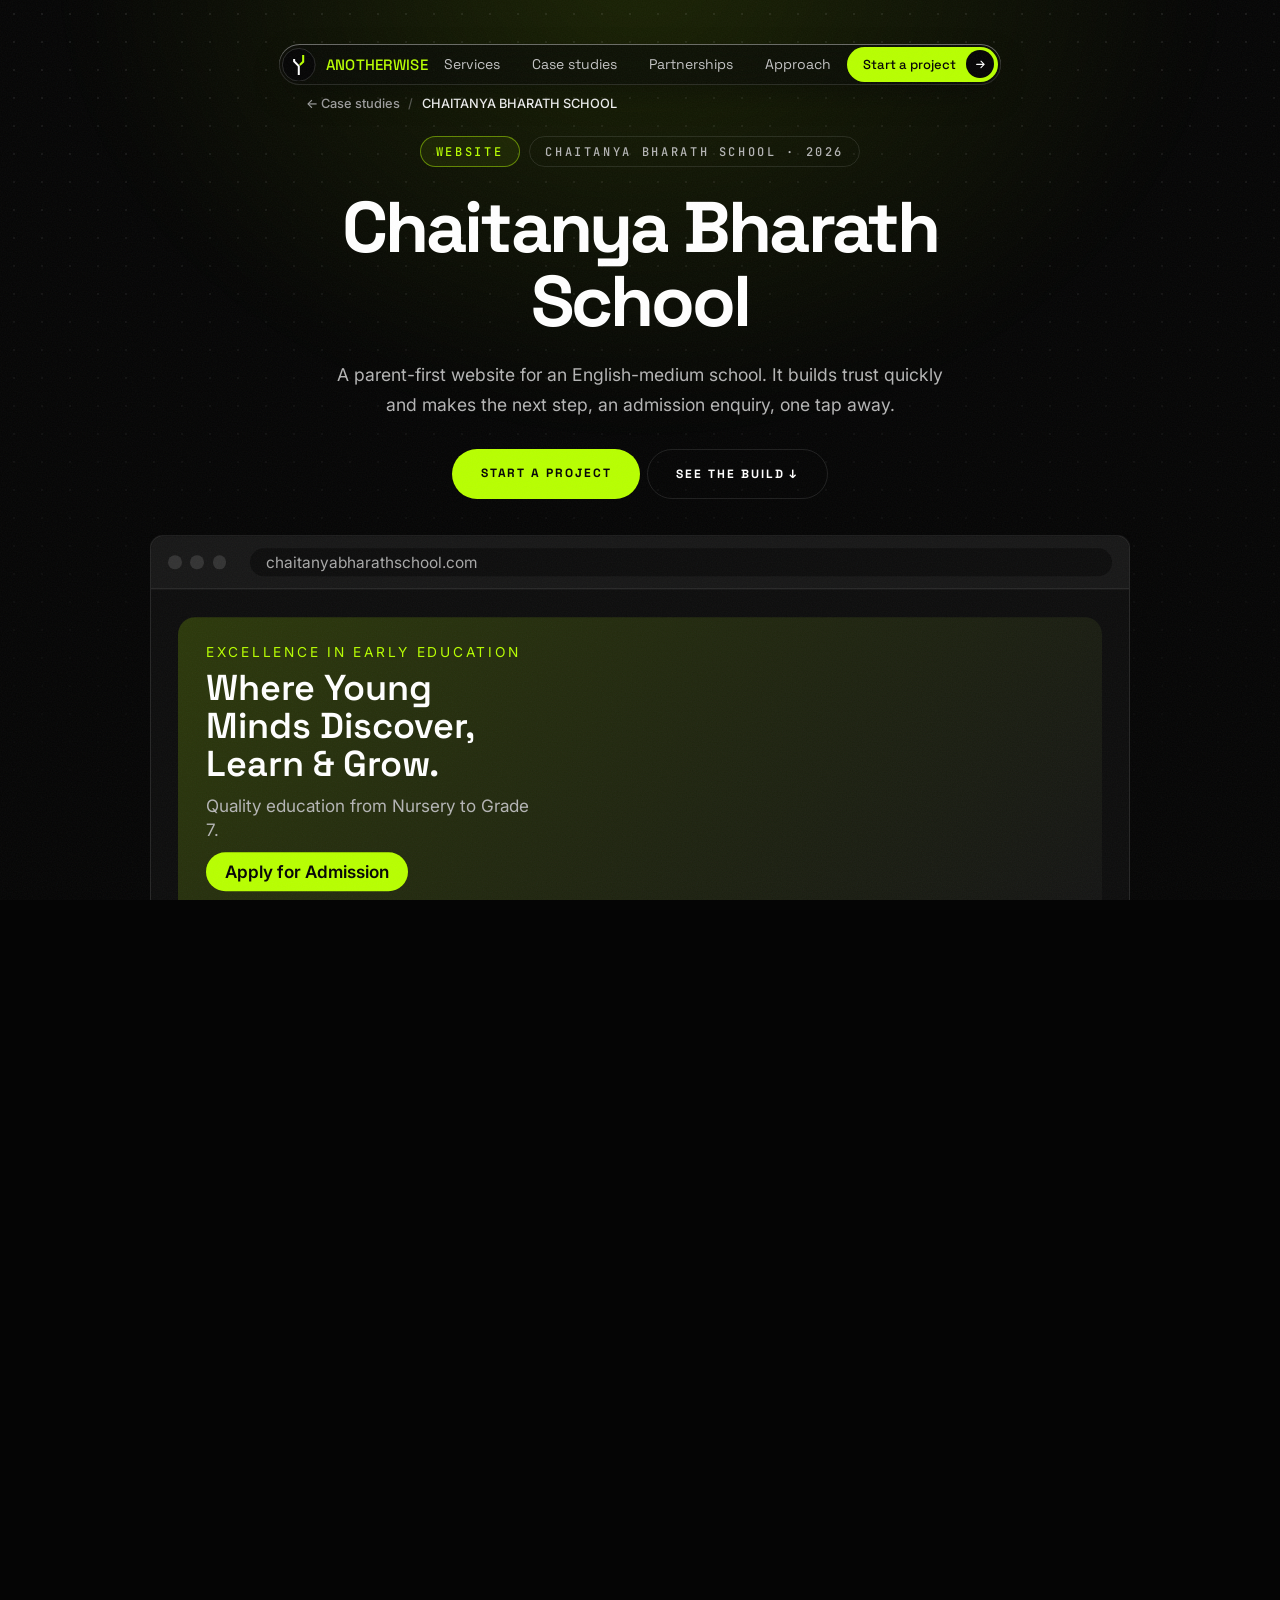
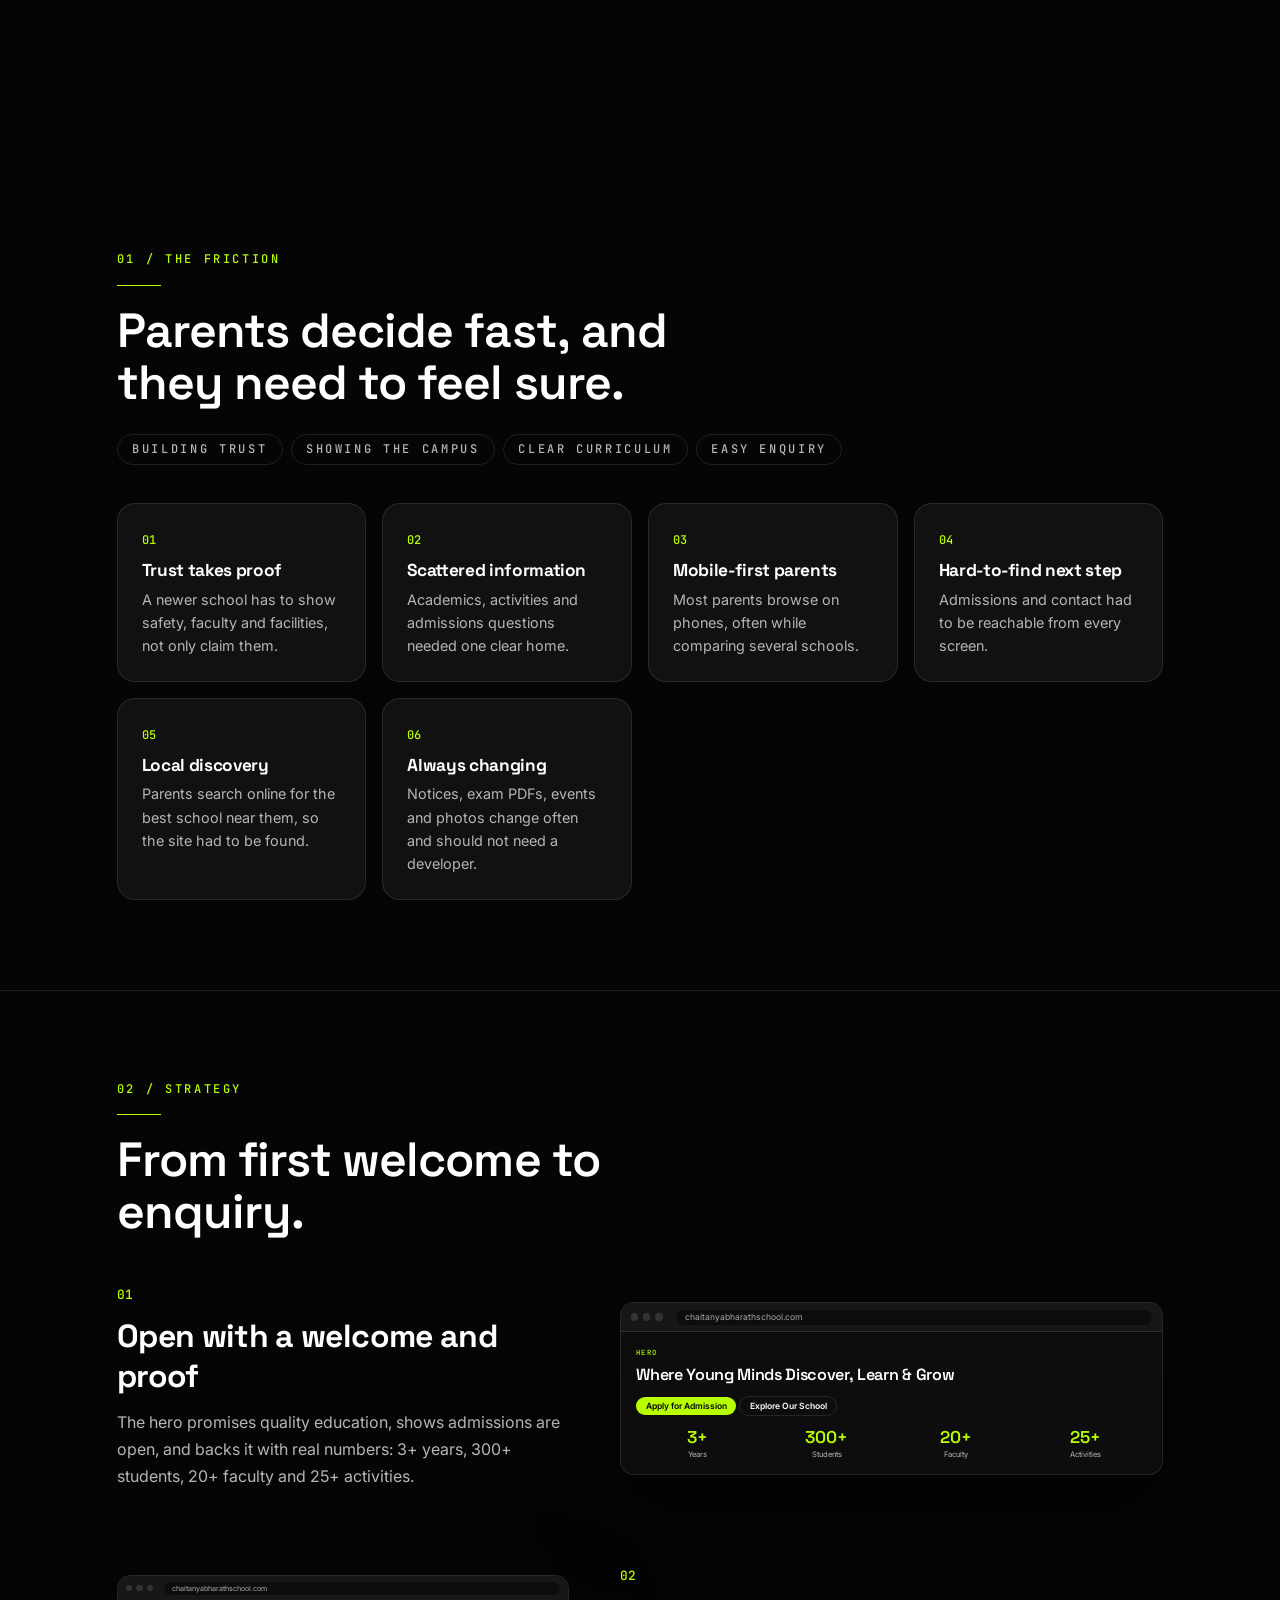
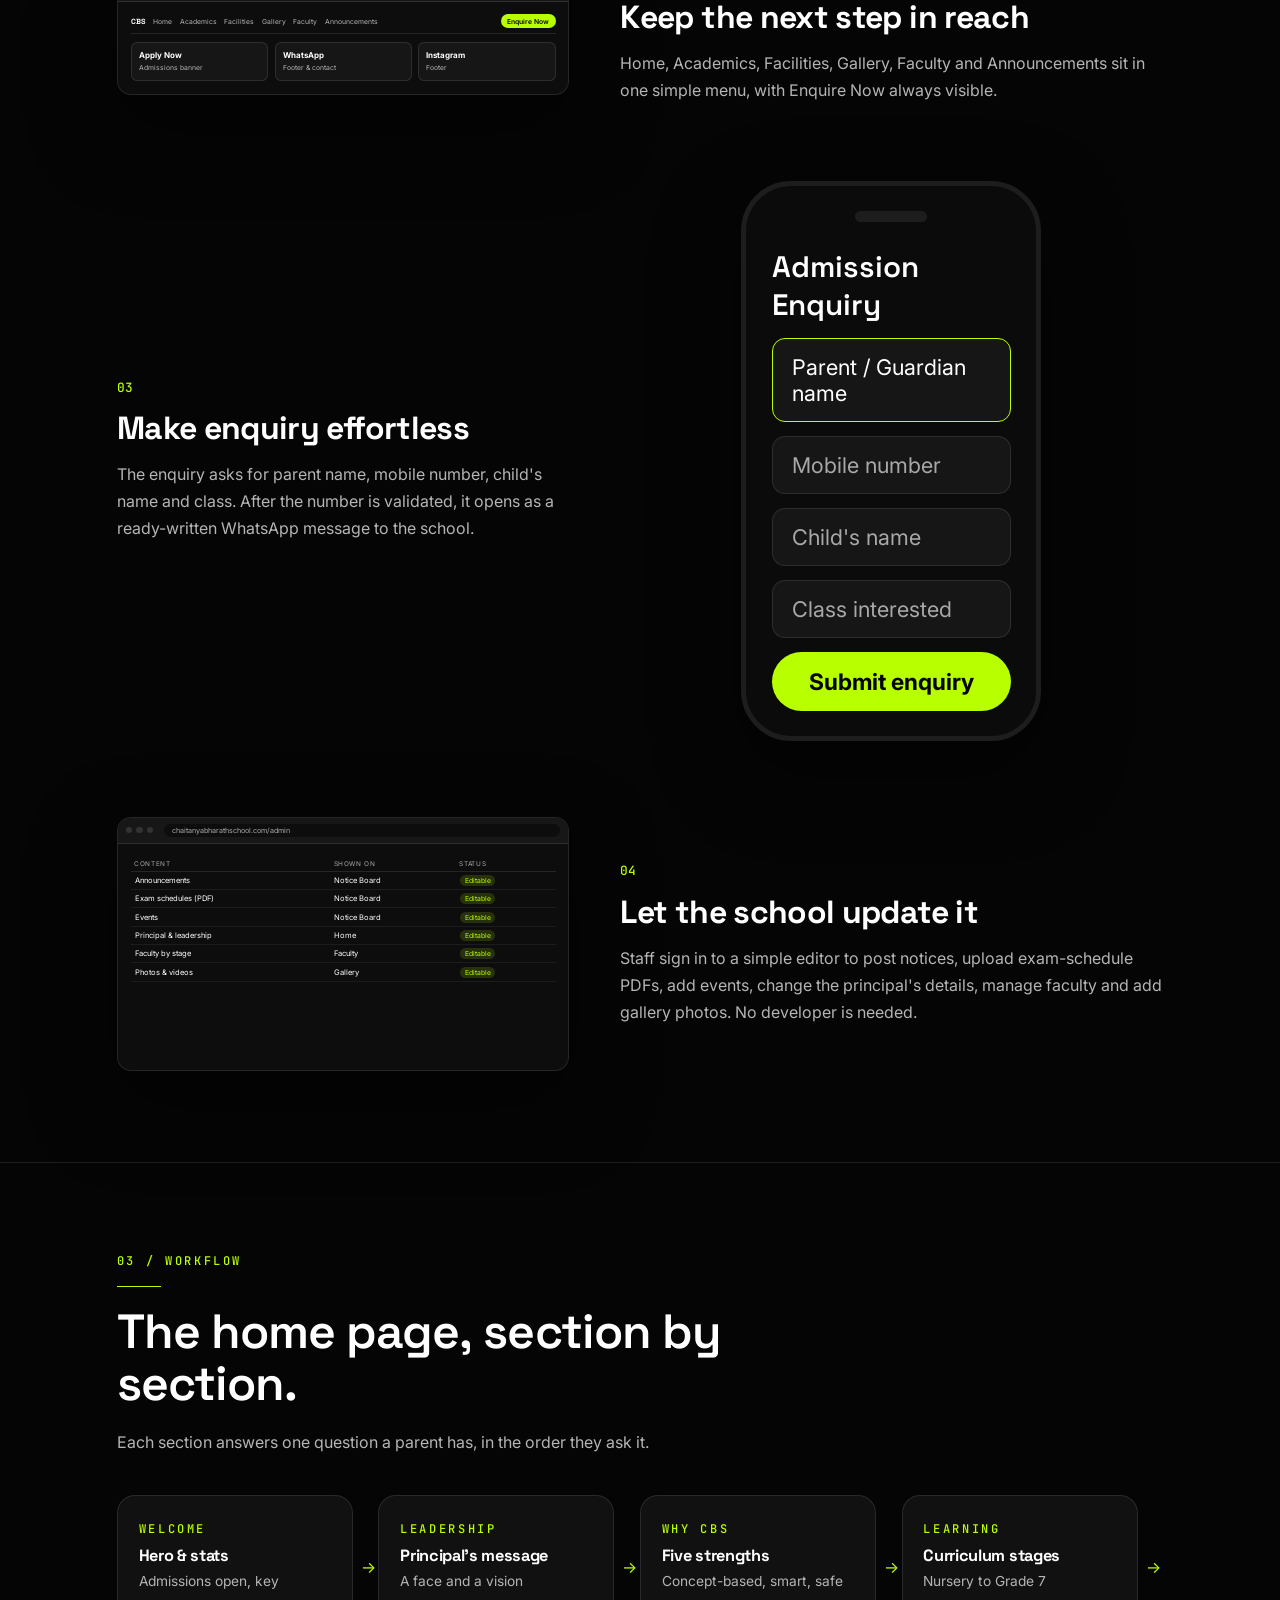
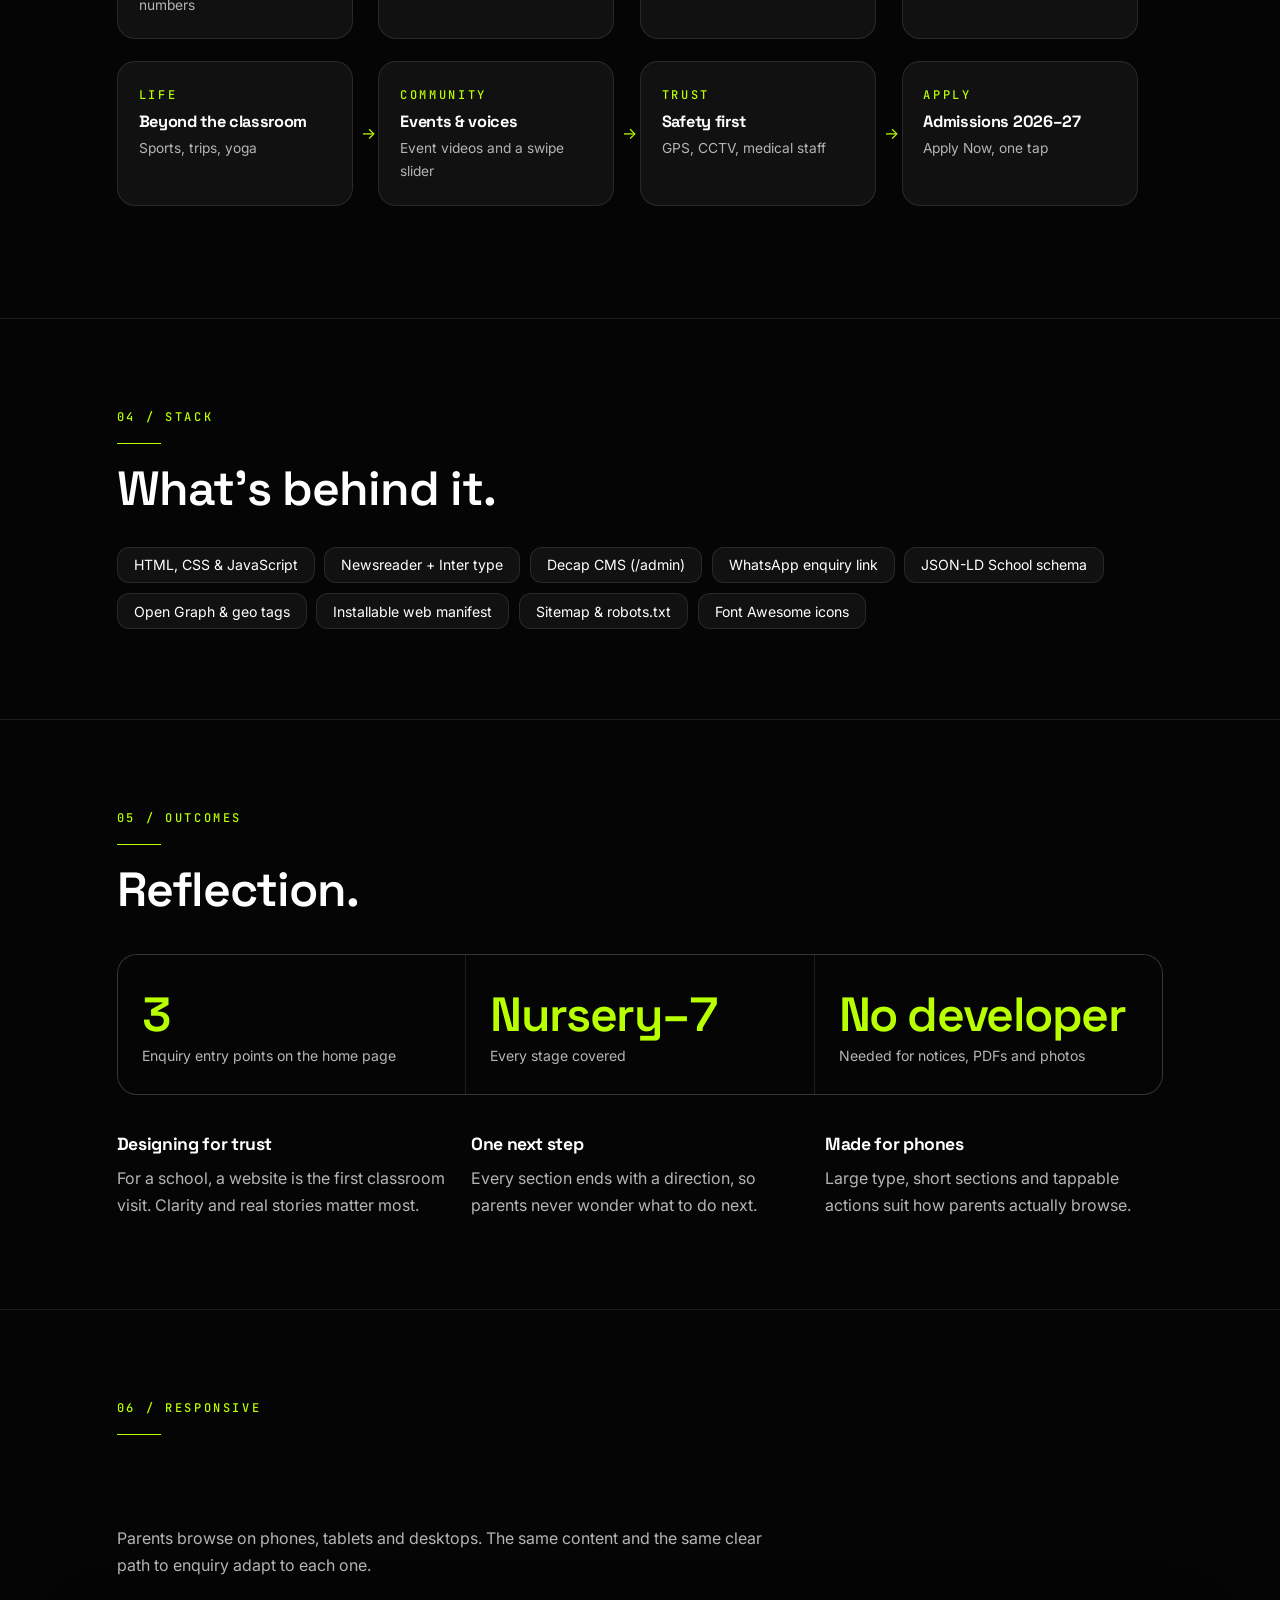
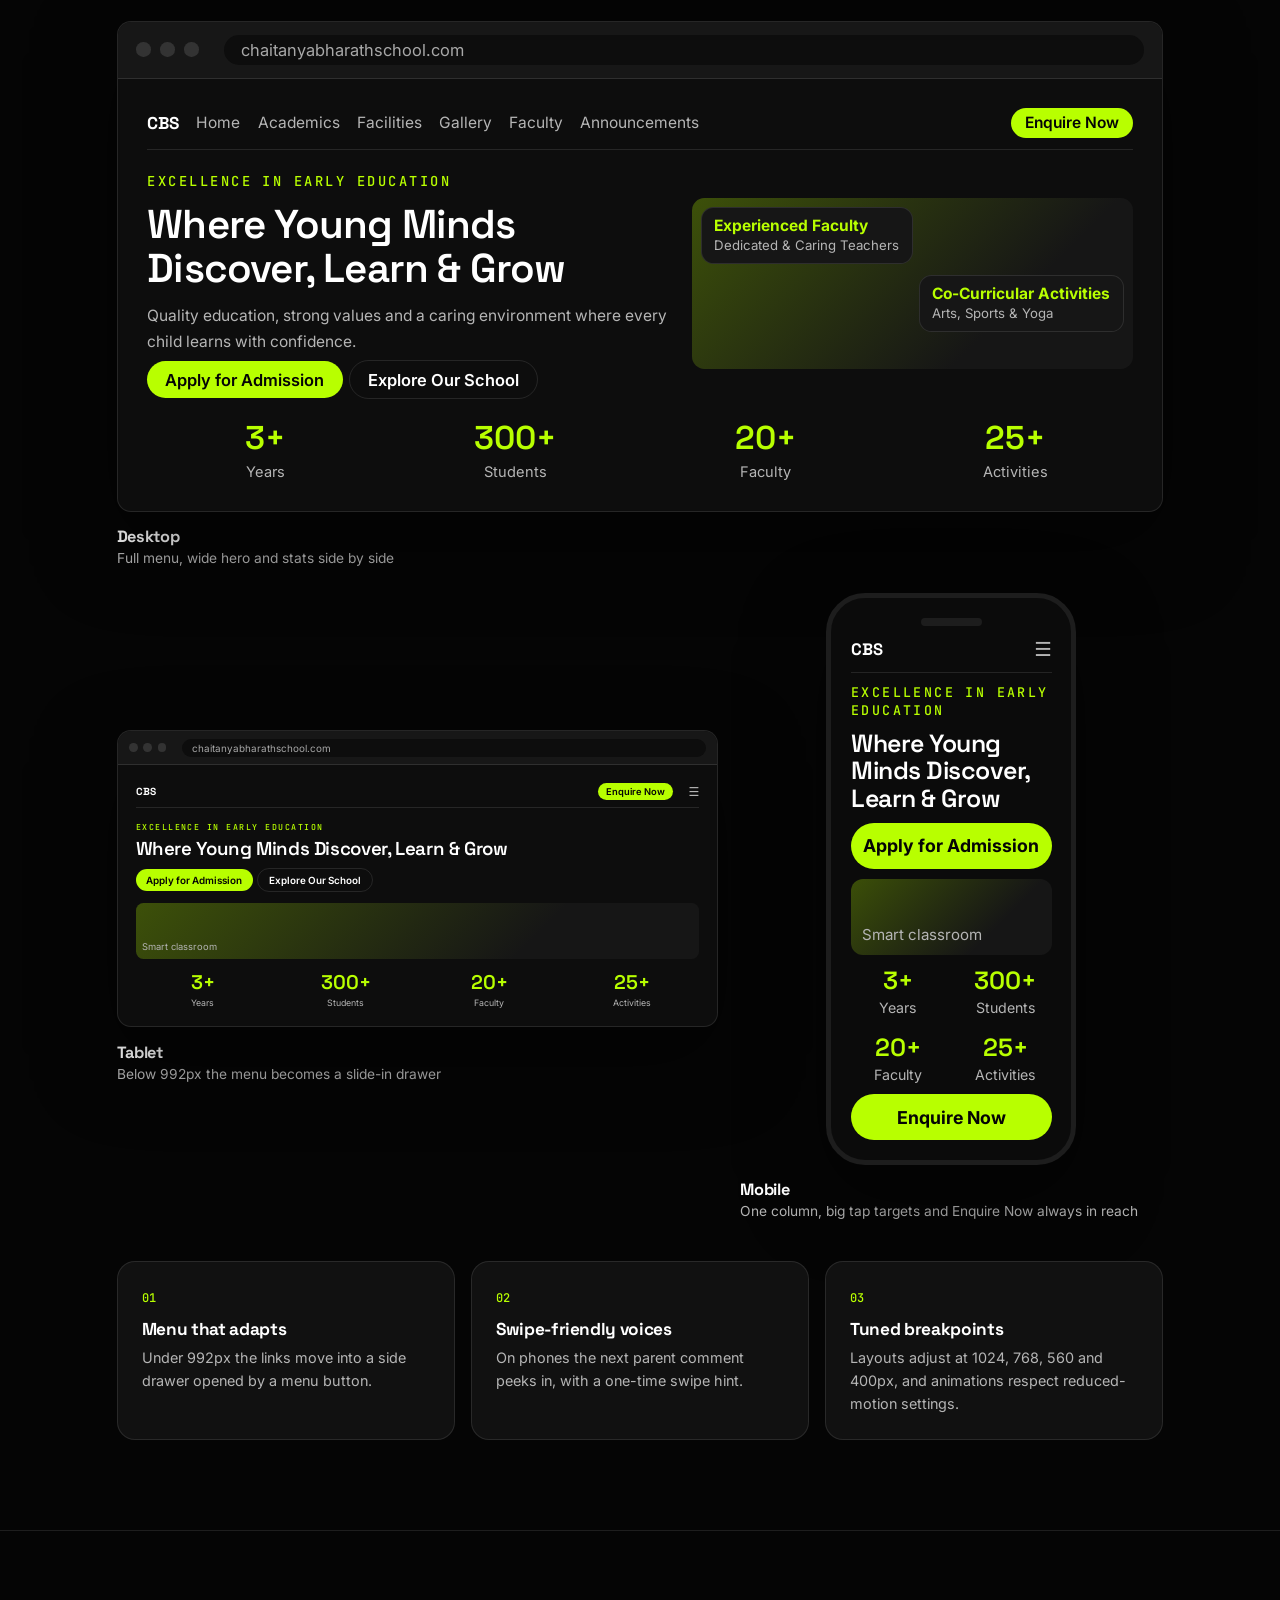
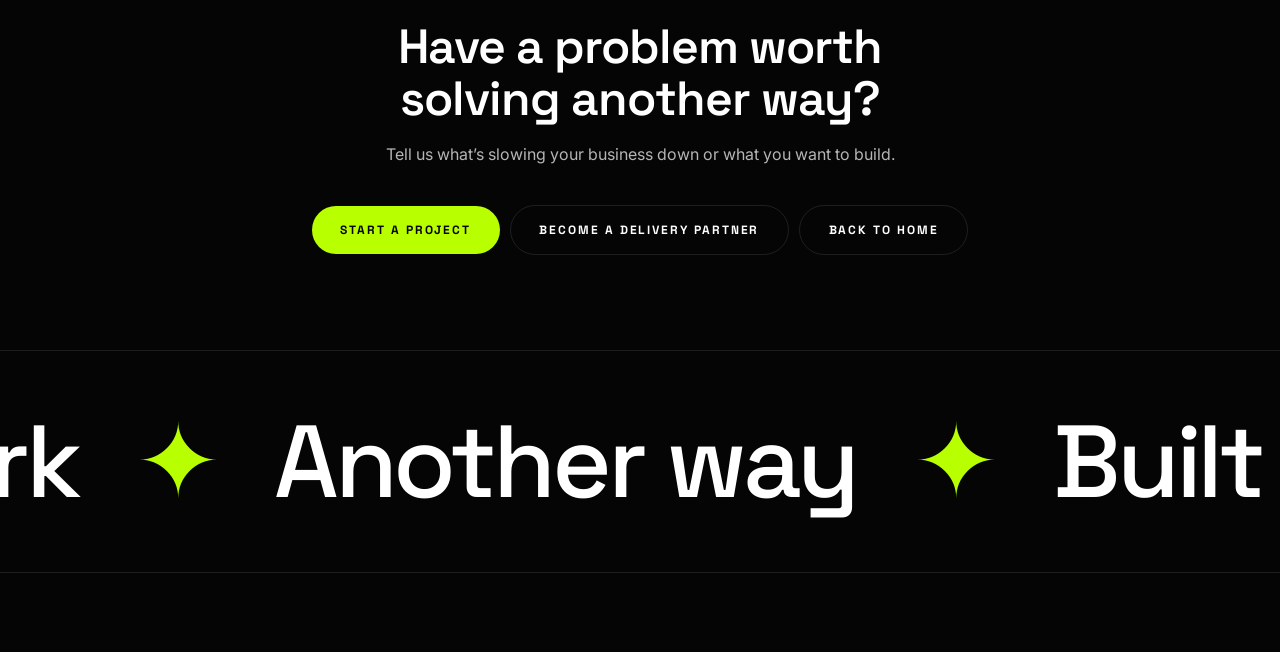
==== commit b13e6193: "ADD" ====
--- a/casestudy1.html
+++ b/casestudy1.html
@@ -233,6 +233,7 @@
 
 @media (prefers-reduced-motion:reduce){.mo-grain{display:none}html::before{display:none}}
 </style>
+<style id="aw-nav-scroll">.aw-nav{transition:transform .45s cubic-bezier(.65,0,.35,1)}.aw-nav.aw-hide{transform:translateY(-130%)}@media(prefers-reduced-motion:reduce){.aw-nav{transition:none}}</style>
 </head><body><div class="aw-nav" id="site-nav">
   <div class="aw-pill">
     <a class="aw-logo" href="index.html" aria-label="Anotherwise home"><svg viewBox="0 0 1024 1024" aria-hidden="true" focusable="false"><circle cx="512" cy="512" r="500" fill="#050505" stroke="rgba(255,255,255,.18)" stroke-width="24"/><path fill="#fff" d="M339 339h62v58l141 141v286h-61V563L339 422z"/><path fill="#B8FF00" d="M614 213h63v218L563 542l-42-44 93-93z"/></svg><span>ANOTHERWISE</span></a>
@@ -635,4 +636,9 @@
 if(D.readyState==='complete')setTimeout(init,120);else addEventListener('load',function(){setTimeout(init,120)});
 })();
 </script>
+<script id="aw-nav-scroll-js">(function(){var nav=document.getElementById('site-nav');if(!nav)return;var H=document.documentElement,last=window.scrollY||0,hidden=false,tick=false;
+function set(h){if(h===hidden)return;hidden=h;nav.classList.toggle('aw-hide',h)}
+function upd(){tick=false;var y=Math.max(0,window.scrollY||0);if(H.classList.contains('aw-lock')||y<80){set(false);last=y;return}var d=y-last;if(Math.abs(d)<8)return;set(d>0);last=y}
+addEventListener('scroll',function(){if(!tick){tick=true;requestAnimationFrame(upd)}},{passive:true});
+nav.addEventListener('focusin',function(){set(false)});})();</script>
 </body></html>
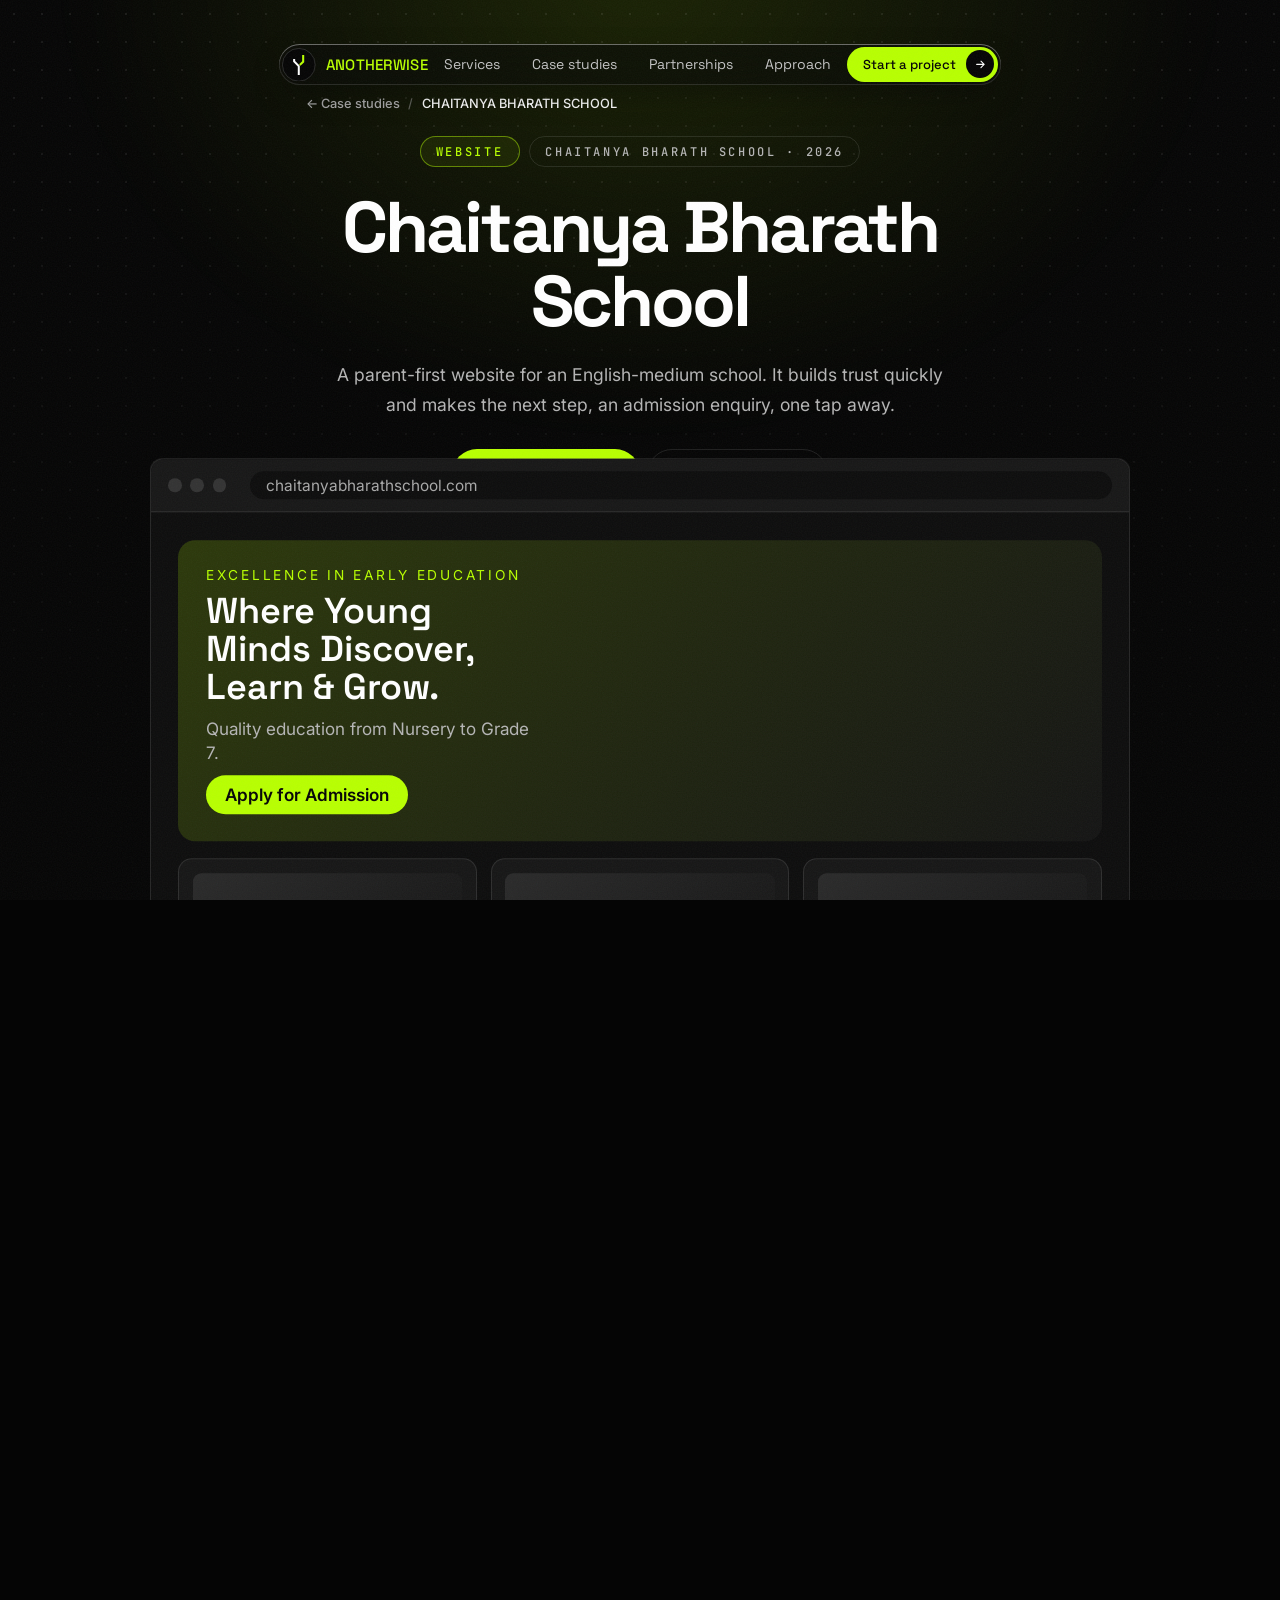
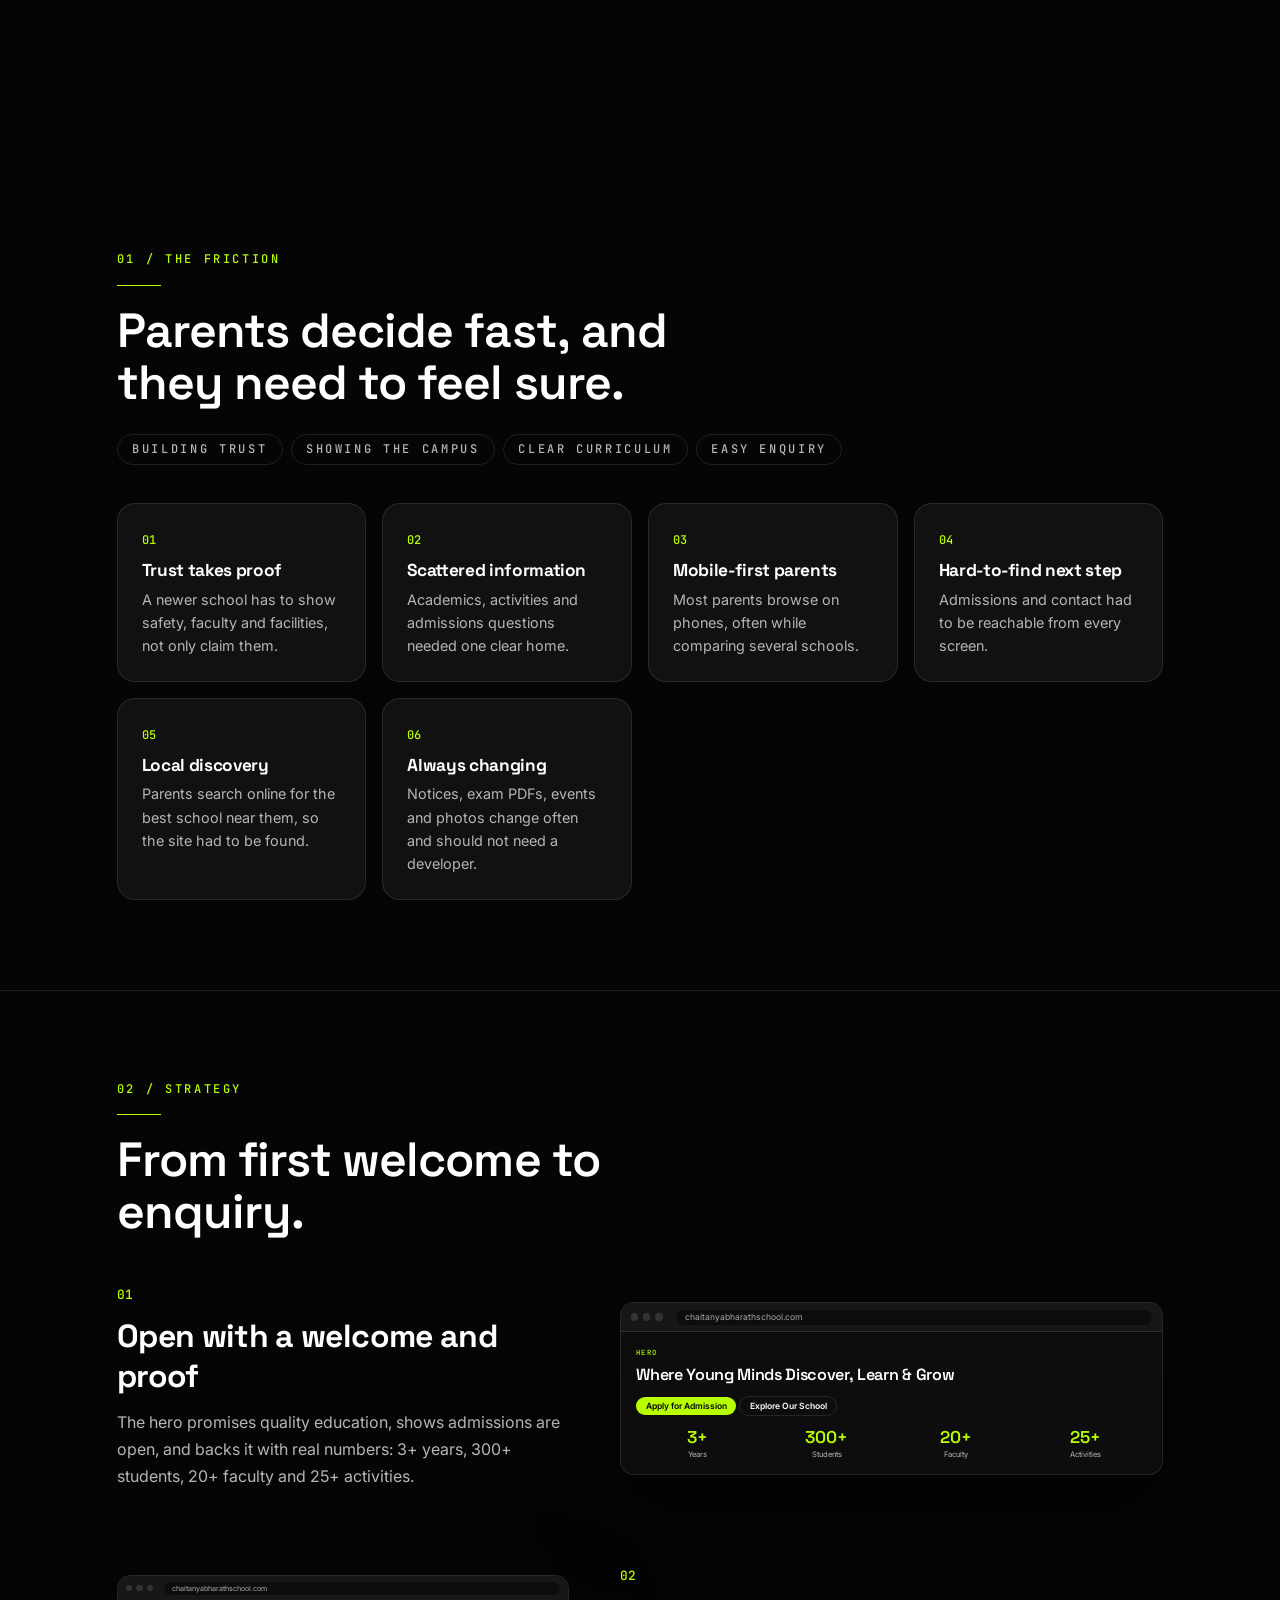
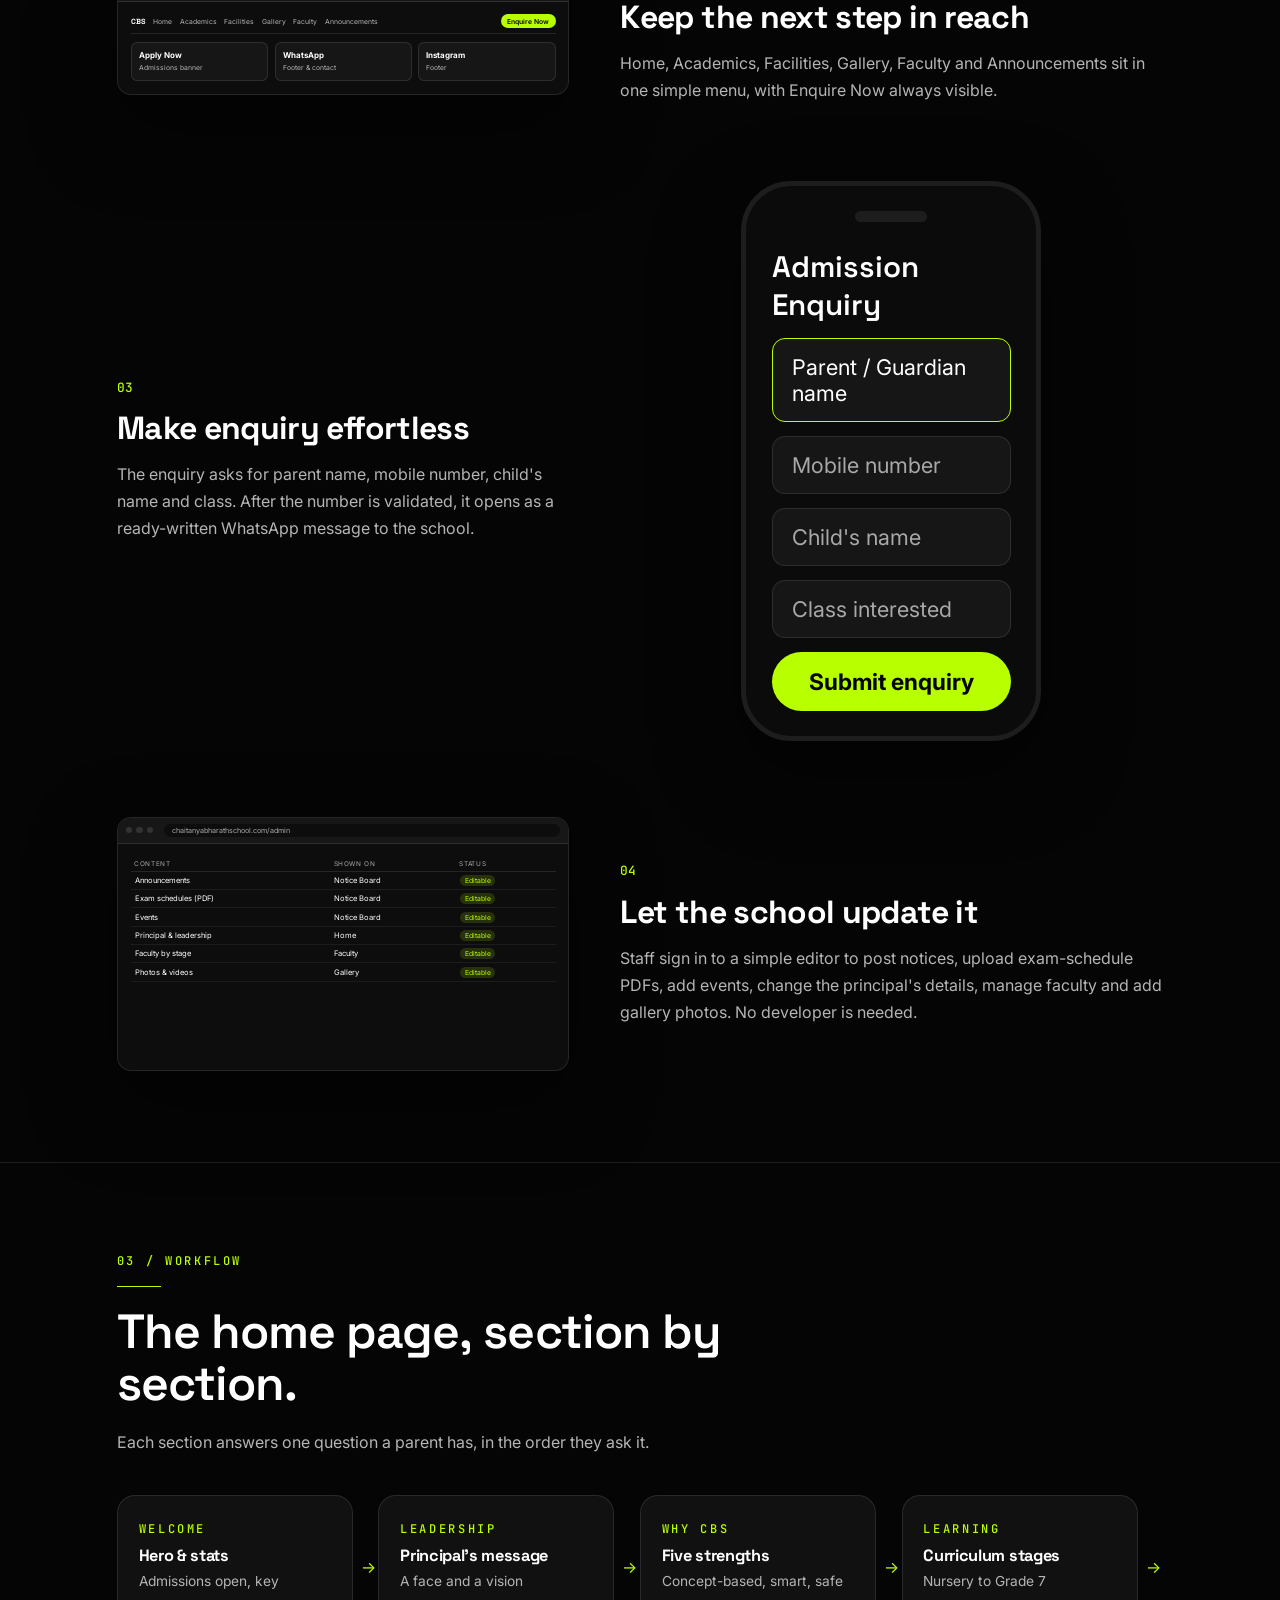
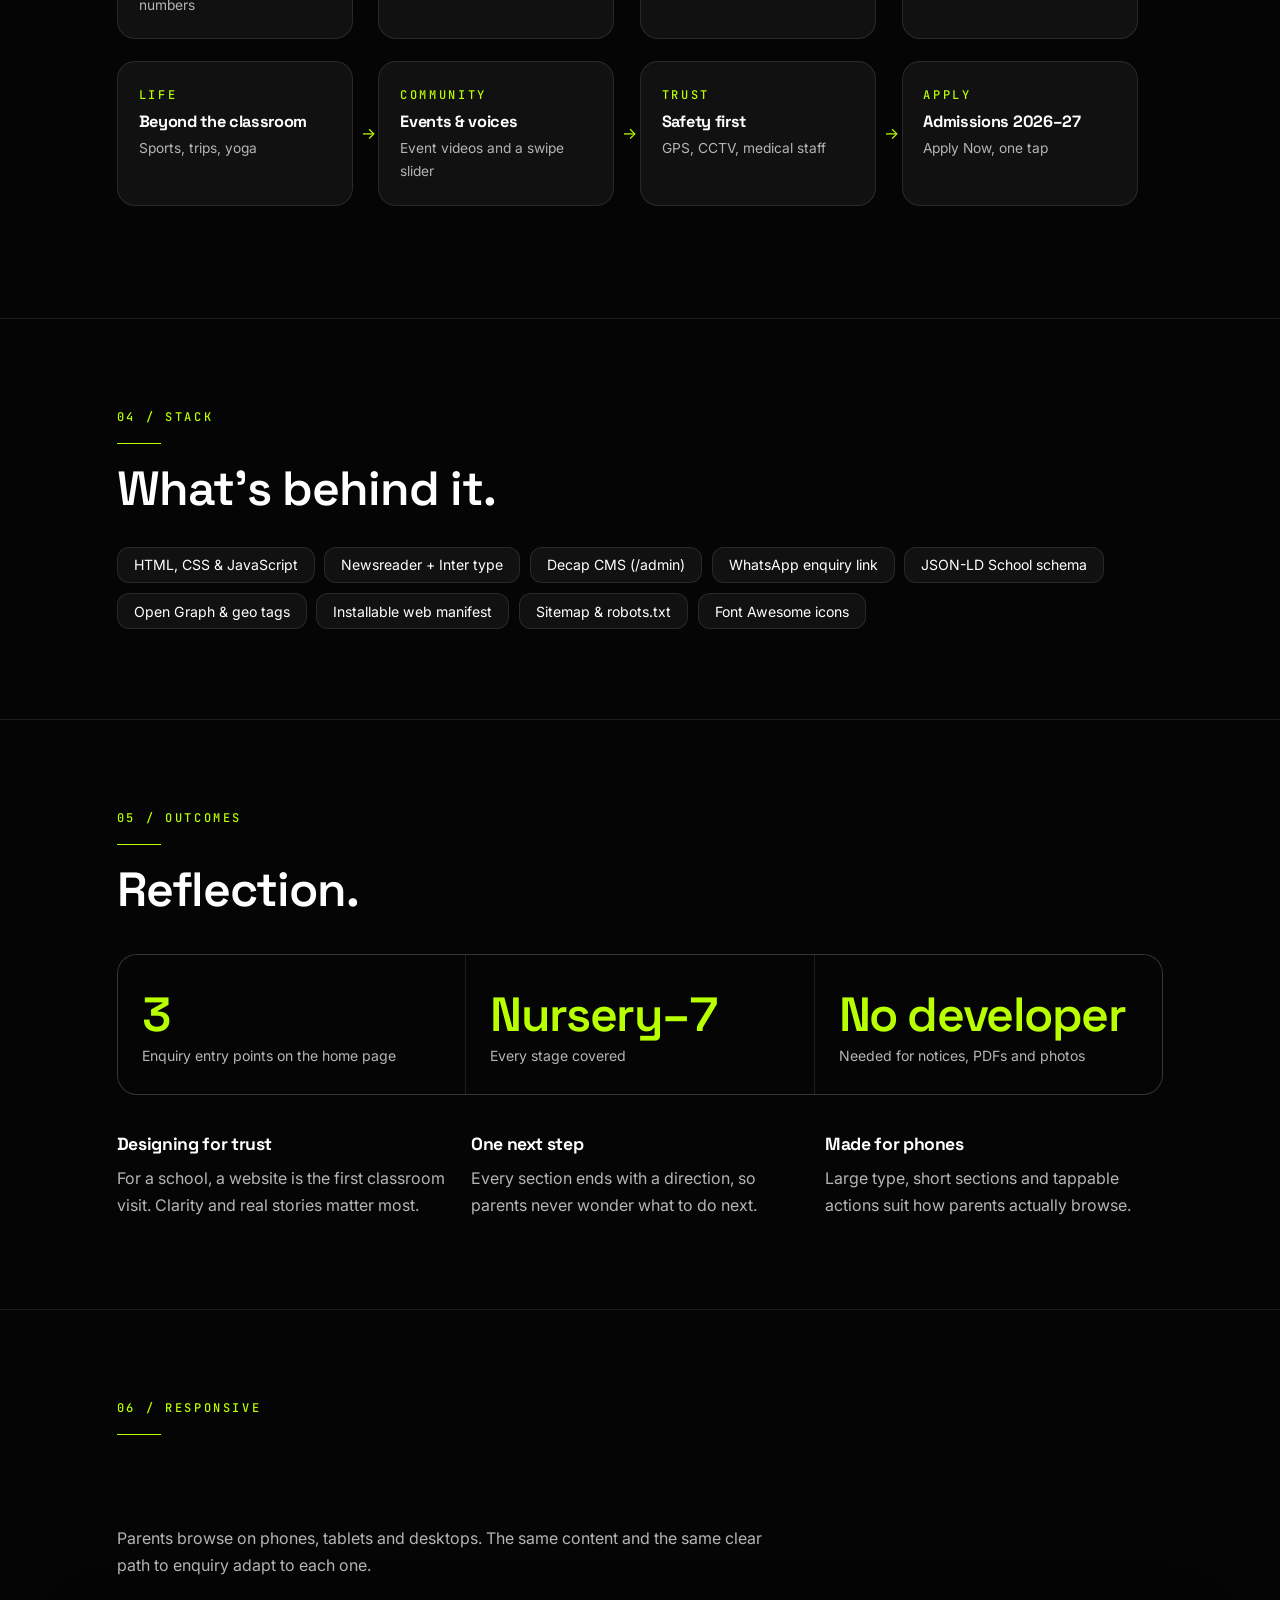
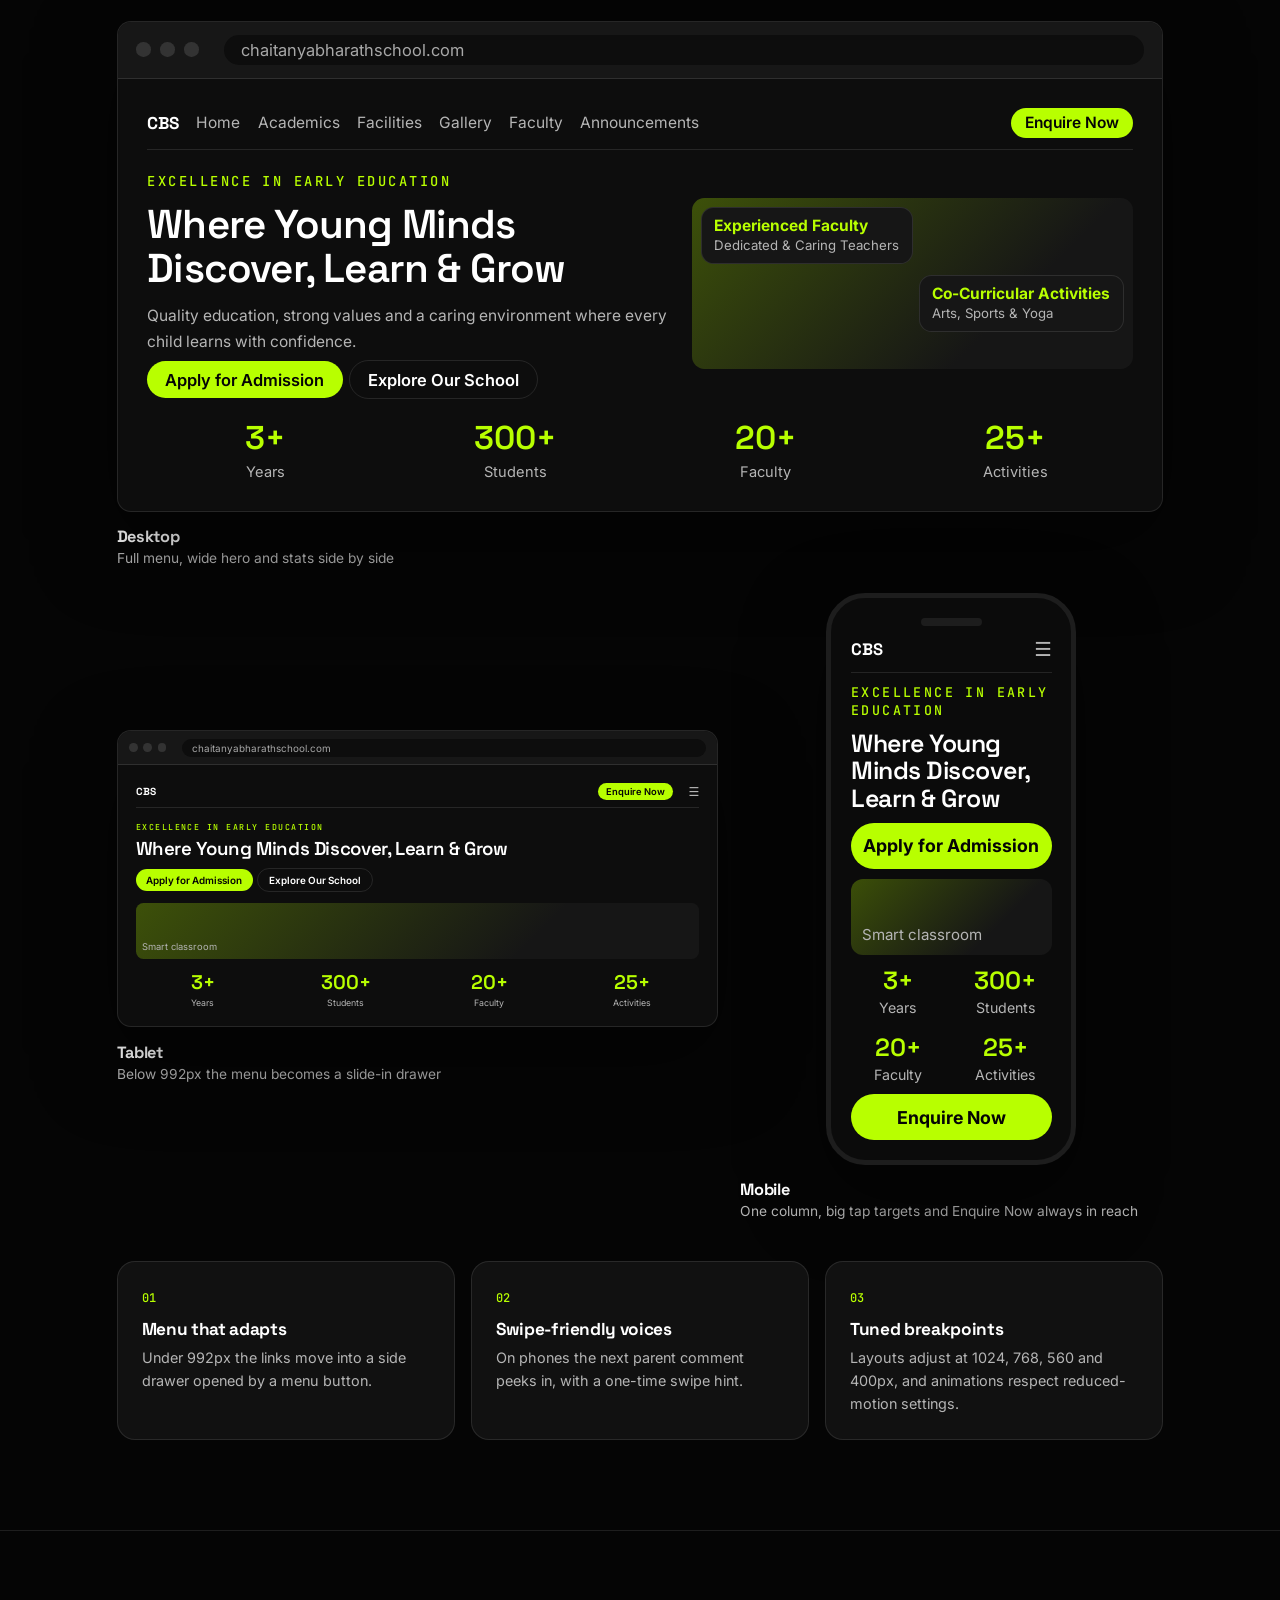
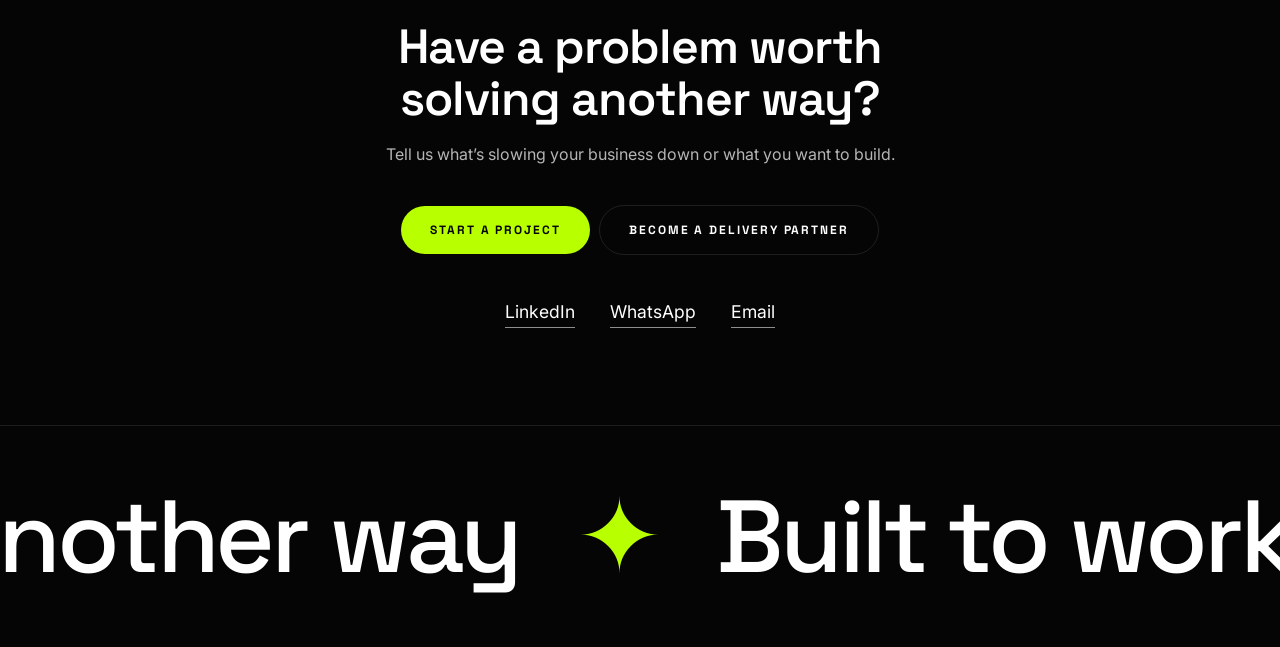
==== commit ac3a799c: "ADD" ====
--- a/casestudy1.html
+++ b/casestudy1.html
@@ -234,6 +234,12 @@
 @media (prefers-reduced-motion:reduce){.mo-grain{display:none}html::before{display:none}}
 </style>
 <style id="aw-nav-scroll">.aw-nav{transition:transform .45s cubic-bezier(.65,0,.35,1)}.aw-nav.aw-hide{transform:translateY(-130%)}@media(prefers-reduced-motion:reduce){.aw-nav{transition:none}}</style>
+<style id="aw-social-css">
+.aw-soc{display:block;margin-top:2.2rem}
+.aw-soc a{display:inline-block;margin:.4rem 1.1rem;padding-bottom:.2rem;color:#fff;text-decoration:none;border-bottom:1px solid rgba(255,255,255,.55);font:400 1.1rem/1.3 'Inter',system-ui,sans-serif;letter-spacing:0;text-transform:none;transition:color .25s,border-color .25s}
+.aw-soc a:hover,.aw-soc a:focus-visible{color:var(--ac,#B8FF00);border-color:var(--ac,#B8FF00)}
+</style>
+<style id="aw-nofooter">footer{display:none!important}</style>
 </head><body><div class="aw-nav" id="site-nav">
   <div class="aw-pill">
     <a class="aw-logo" href="index.html" aria-label="Anotherwise home"><svg viewBox="0 0 1024 1024" aria-hidden="true" focusable="false"><circle cx="512" cy="512" r="500" fill="#050505" stroke="rgba(255,255,255,.18)" stroke-width="24"/><path fill="#fff" d="M339 339h62v58l141 141v286h-61V563L339 422z"/><path fill="#B8FF00" d="M614 213h63v218L563 542l-42-44 93-93z"/></svg><span>ANOTHERWISE</span></a>
@@ -365,7 +371,7 @@
  o+=S(++n,"Outcomes",`<h2>${c.refl?"Reflection.":"Results."}</h2><div class="kp">${c.results.map(r=>`<div><b>${r[0]}</b><span>${r[1]}</span></div>`).join("")}</div>${c.refl?`<div class="cd">${c.refl.map(r=>`<div><h3 style="font-size:1.1rem;margin-bottom:.6rem">${r[0]}</h3><p>${r[1]}</p></div>`).join("")}</div>`:""}${c.quote?`<blockquote><p>“${c.quote[0]}”</p><cite>${c.quote[1]}</cite></blockquote>`:""}`,"results");
  const sh=c.show;o+=S(++n,sh.label||"Showcase",`<h2>${sh.title}</h2>${sh.text?`<p class="in2">${sh.text}</p>`:""}<div class="sh">${sh.f.map(x=>`<figure class="fr ${x[0]}">${mk((x[4]||{}).img,x[3],x[4],x[1])}<h3>${x[1]}</h3><p>${x[2]}</p></figure>`).join("")}</div>${sh.notes?`<div class="cd">${sh.notes.map((x,k)=>`<div class="c"><span class="n">${String(k+1).padStart(2,"0")}</span><h3>${x[0]}</h3><p>${x[1]}</p></div>`).join("")}</div>`:""}`);
  const nx=CASES[c.next],nl=SERVICES.find(s=>s[0]==c.next)[1];
- o+=`<section class="cta"><div class="w rv"><h2 style="max-width:20ch;margin-bottom:1rem">Have a problem worth solving another way?</h2><p class="in2" style="margin:0 auto 2rem">Tell us what’s slowing your business down or what you want to build.</p><a class="btn" href="contact.html">Start a project</a><a class="btn g" href="index.html#partners">Become a delivery partner</a><a class="btn g" href="index.html">Back to home</a></div></section><footer><div class="w"><span>${c.brand} · Website case study</span><span>Anotherwise, an independent software and digital systems studio</span></div></footer>`;
+ o+=`<section class="cta"><div class="w rv"><h2 style="max-width:20ch;margin-bottom:1rem">Have a problem worth solving another way?</h2><p class="in2" style="margin:0 auto 2rem">Tell us what’s slowing your business down or what you want to build.</p><a class="btn" href="contact.html">Start a project</a><a class="btn g" href="index.html#partners">Become a delivery partner</a><nav class="aw-soc" aria-label="Social links"><a href="https://www.linkedin.com/in/ajay-goli-35182640b/" target="_blank" rel="noopener noreferrer">LinkedIn</a><a href="https://api.whatsapp.com/send?phone=919347435990" target="_blank" rel="noopener noreferrer">WhatsApp</a><a href="mailto:ajaygoli17@gmail.com">Email</a></nav></div></section><footer></footer>`;
  document.getElementById("app").innerHTML=o;scrollTo(0,0);
  const cm=document.getElementById("cmp");if(cm)cm.querySelector("input").addEventListener("input",e=>cm.style.setProperty("--p",e.target.value+"%"));
  const io=new IntersectionObserver(es=>es.forEach(e=>{if(e.isIntersecting){e.target.classList.add("in");io.unobserve(e.target)}}),{threshold:.06});
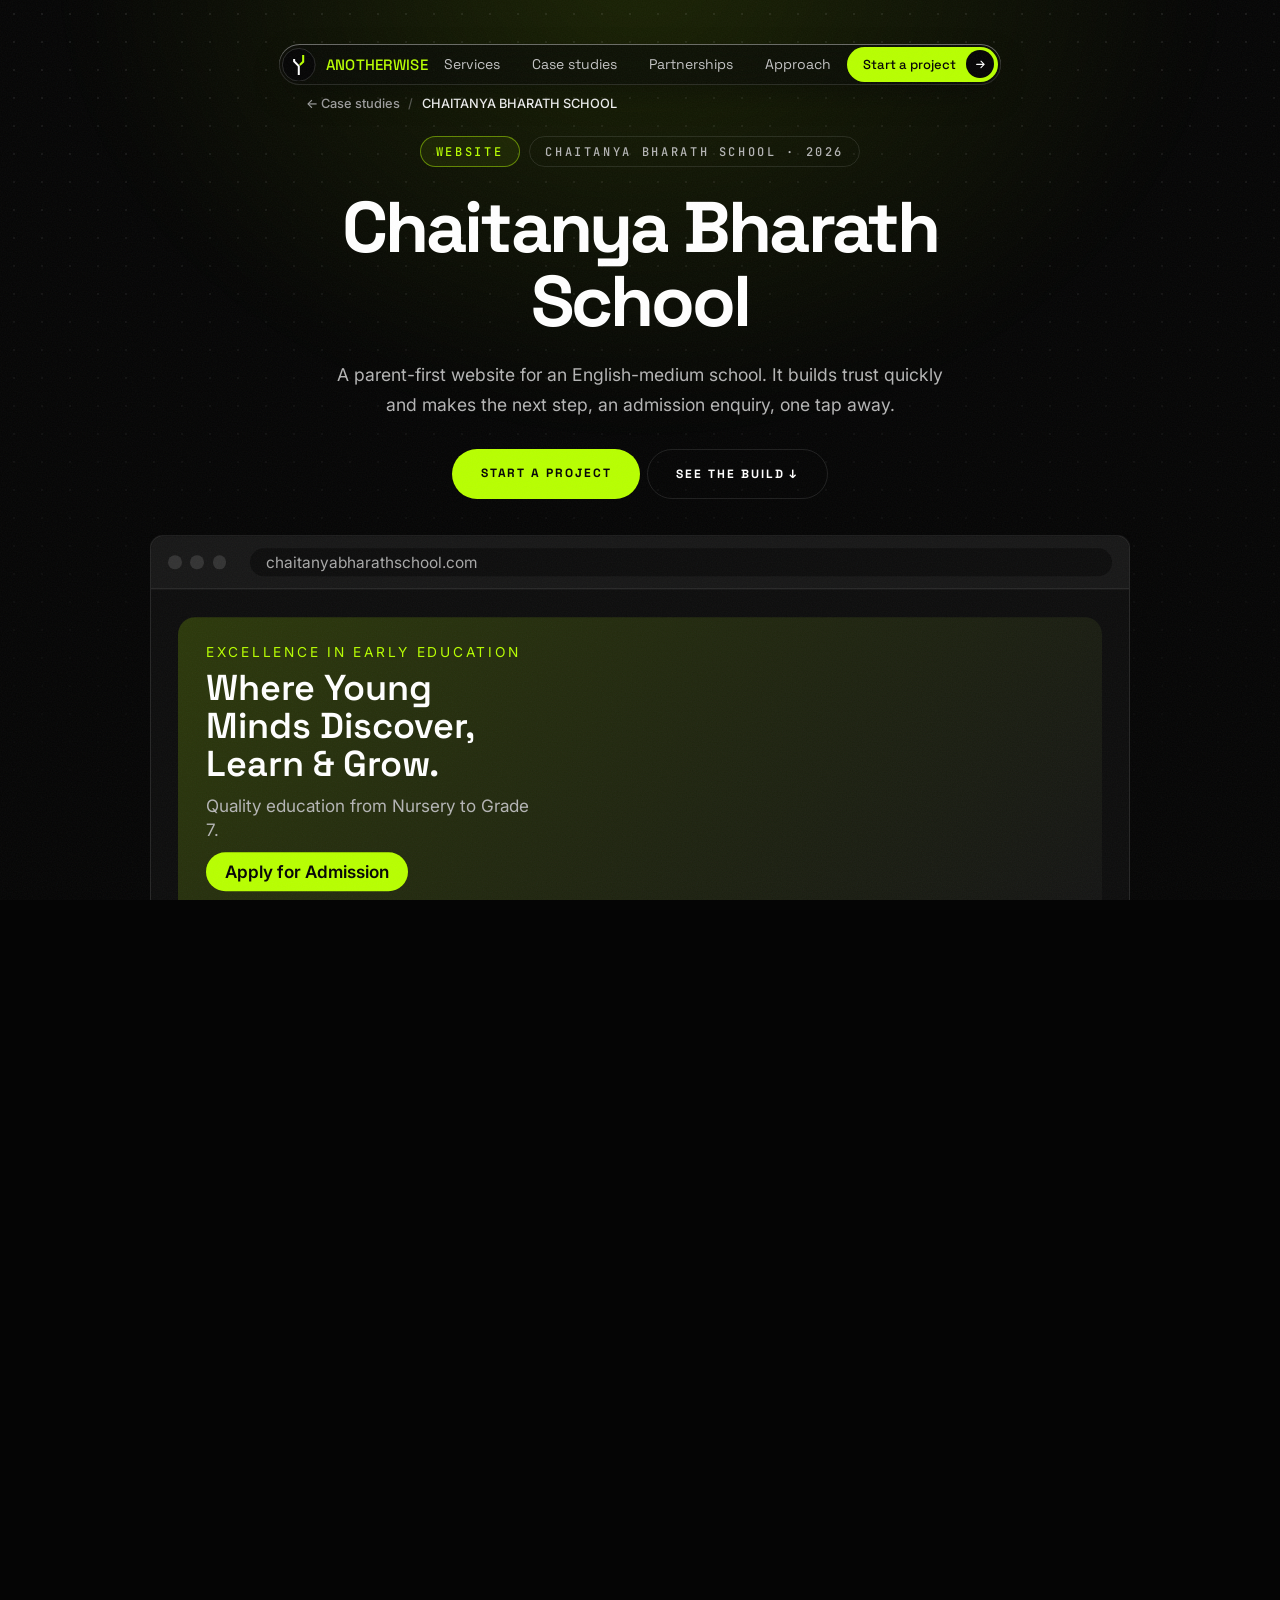
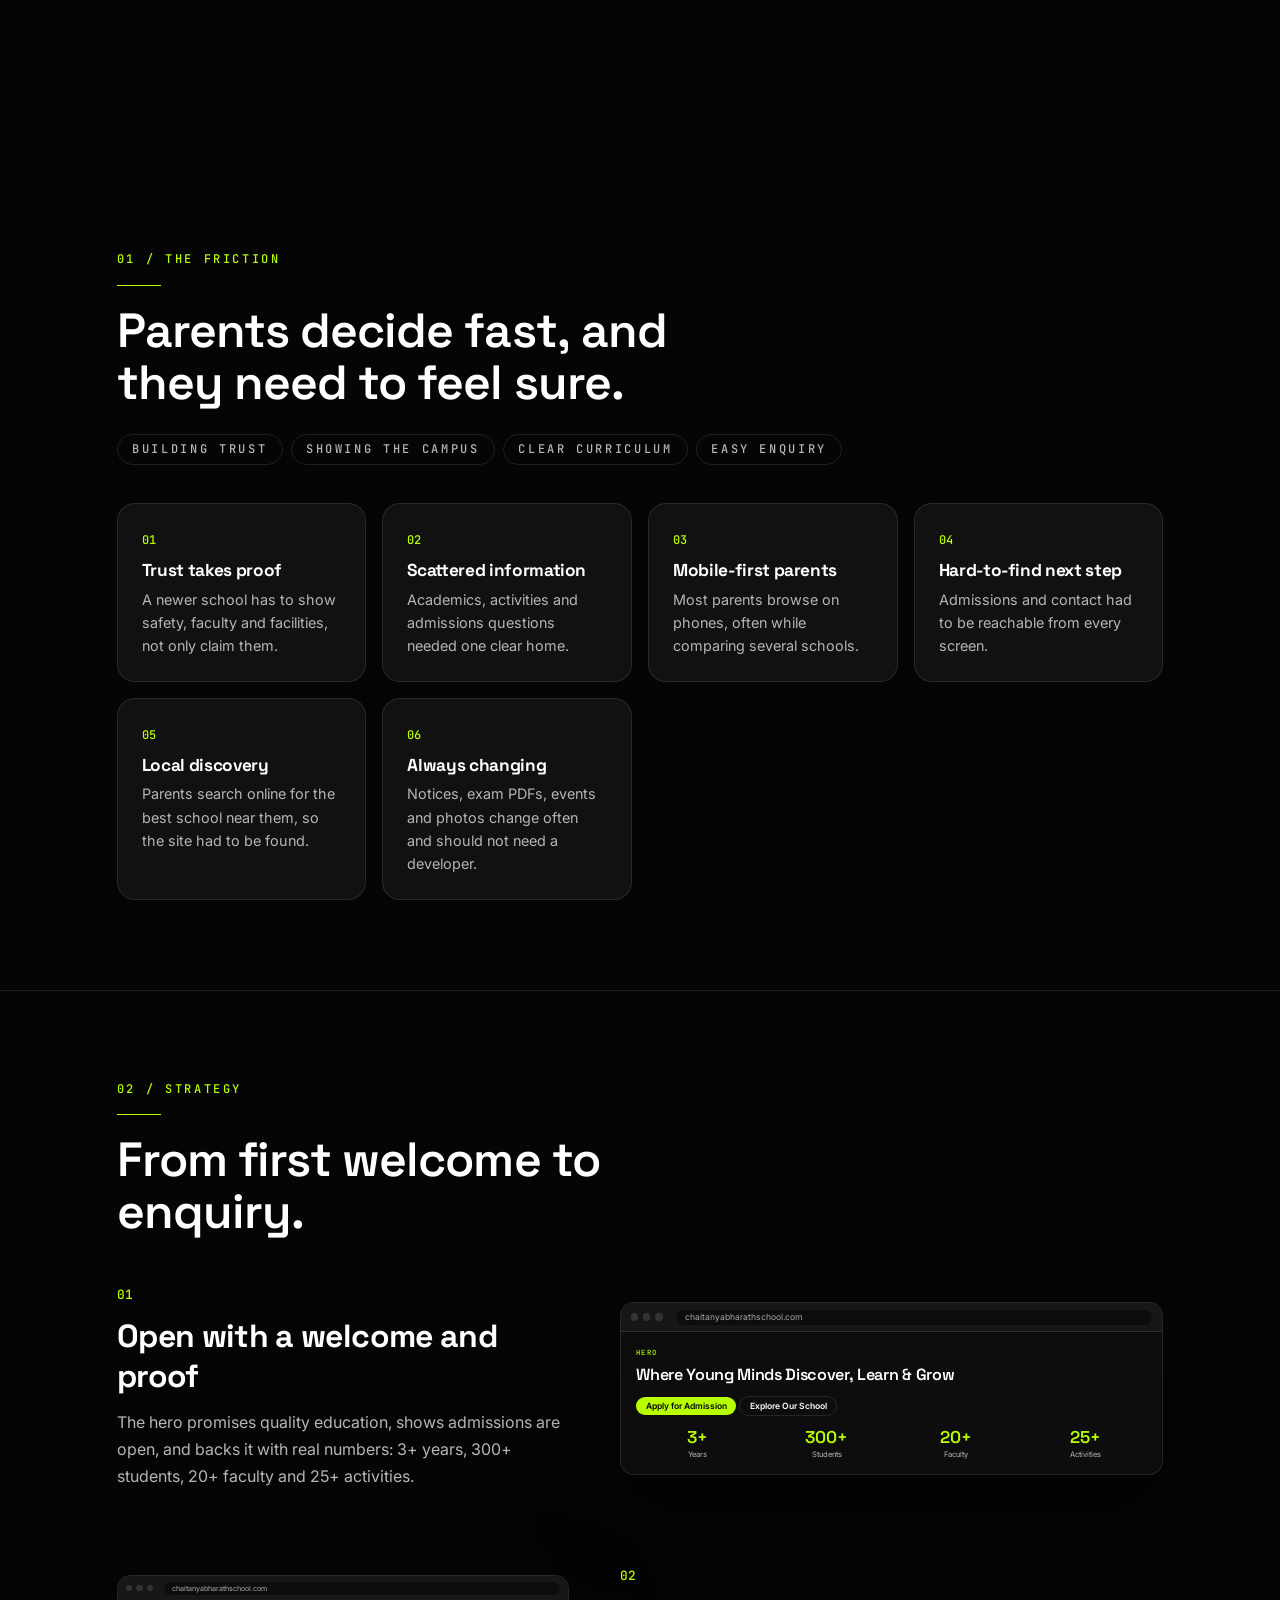
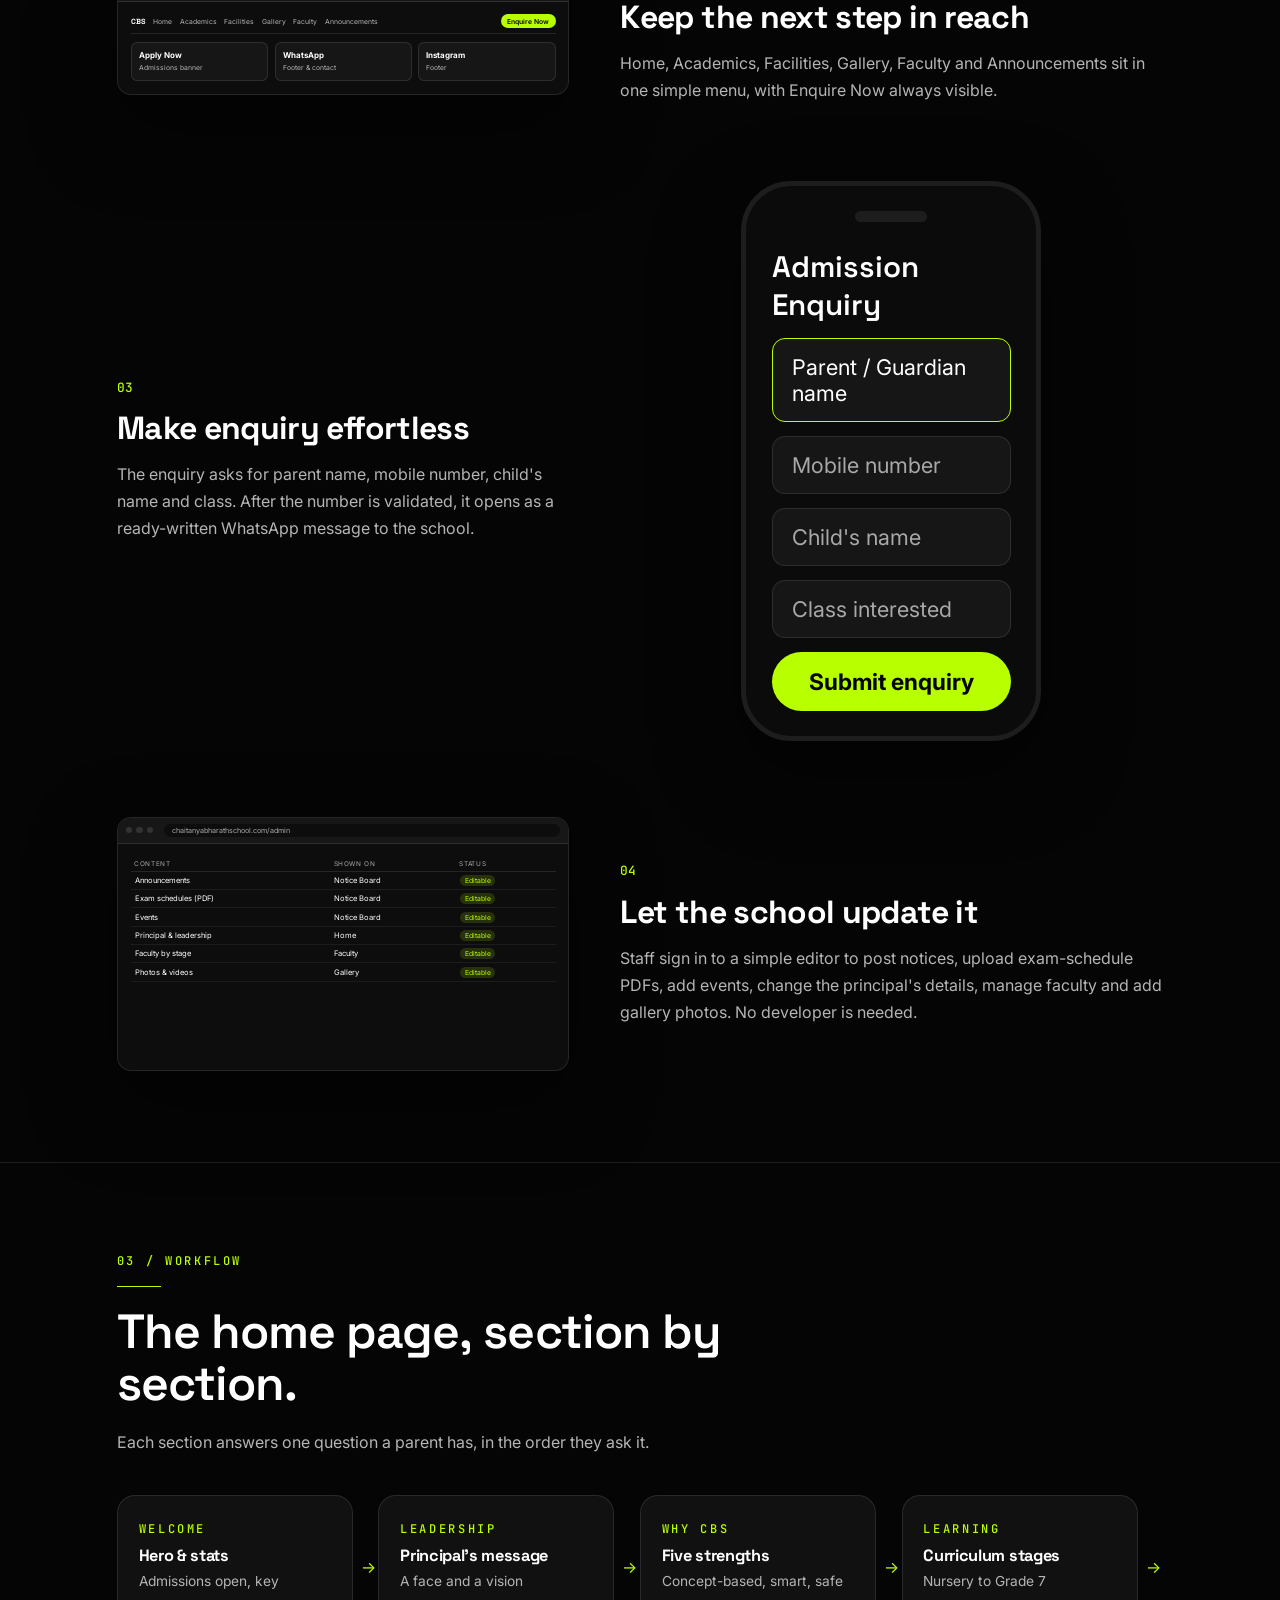
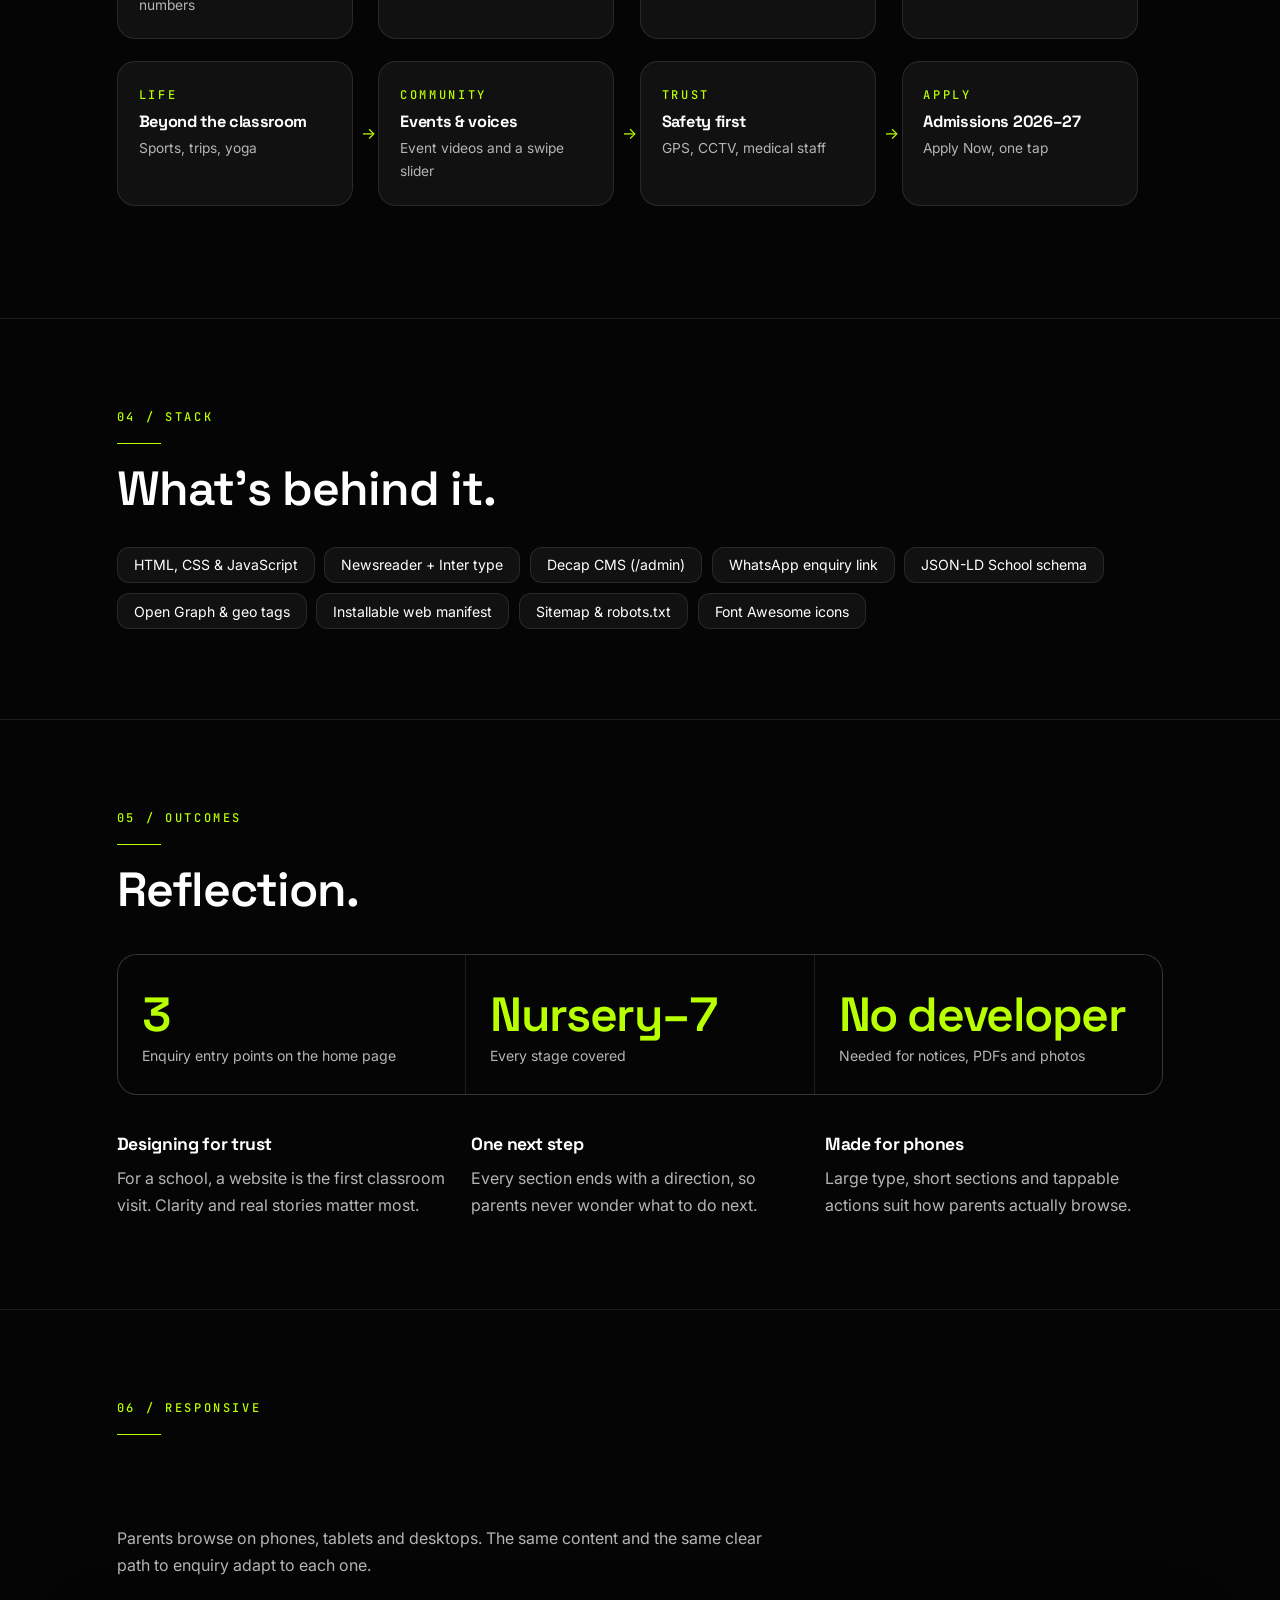
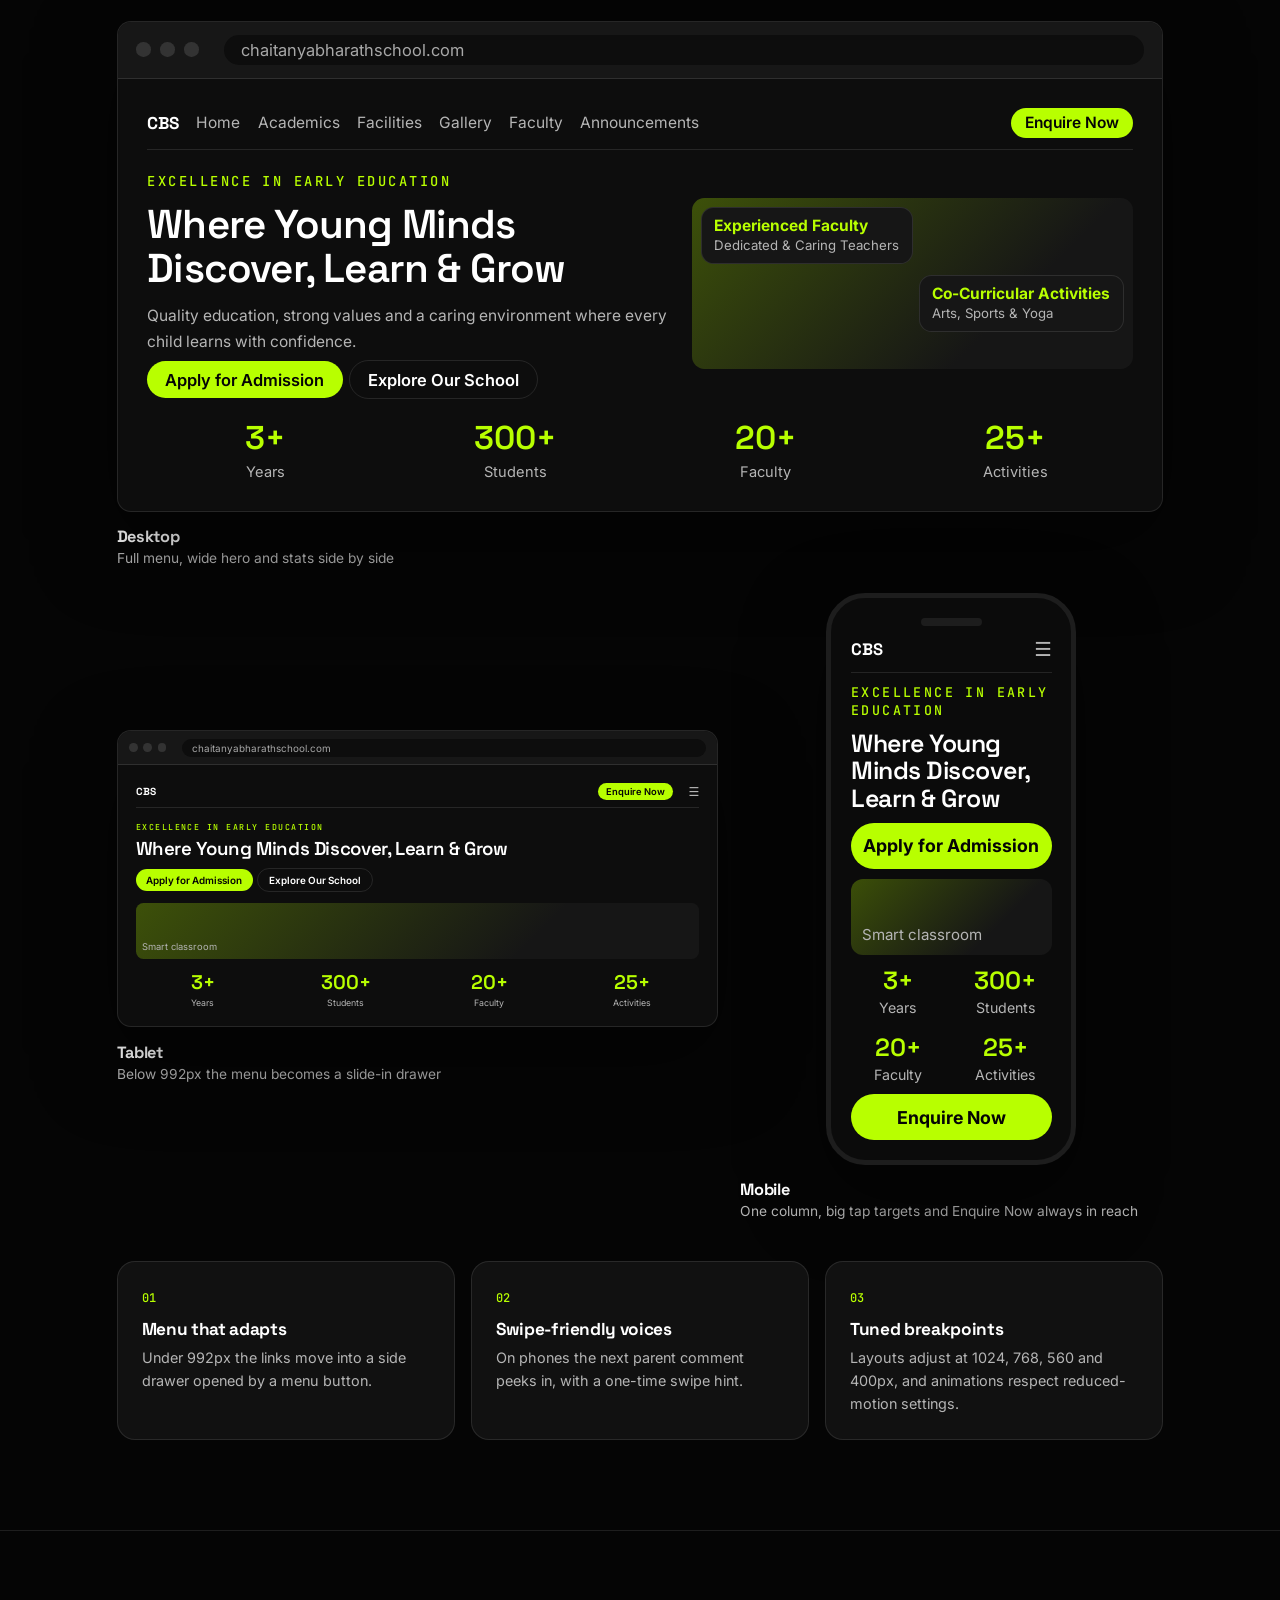
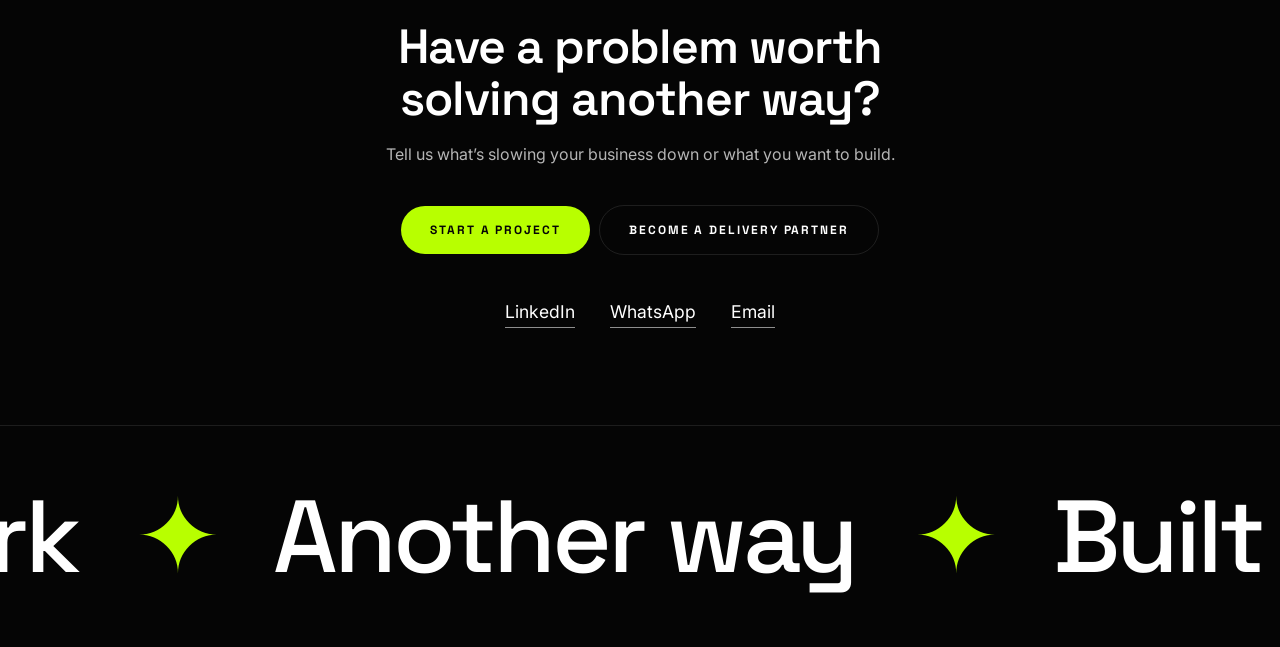
==== commit 7a5b7689: "Your commit message" ====
--- a/casestudy1.html
+++ b/casestudy1.html
@@ -1,6 +1,33 @@
 <!DOCTYPE html>
 <html lang="en"><head><meta charset="utf-8"><meta name="viewport" content="width=device-width,initial-scale=1,viewport-fit=cover">
-<title>Chaitanya Bharath School · Website case study</title>
+<!--SEO:start-->
+<title>School Website for Admissions · Case Study | Anotherwise</title>
+<meta name="description" content="A parent-first school website for Nursery to Grade 7 that builds trust fast and makes an admission enquiry one tap away. Designed and built by Anotherwise.">
+<link rel="canonical" href="https://anotherwise.netlify.app/casestudy1.html">
+<meta name="robots" content="index,follow,max-image-preview:large,max-snippet:-1">
+<meta name="theme-color" content="#050505">
+<meta name="application-name" content="Anotherwise">
+<meta property="og:site_name" content="Anotherwise">
+<meta property="og:type" content="website">
+<meta property="og:locale" content="en_IN">
+<meta property="og:title" content="School Website for Admissions · Case Study | Anotherwise">
+<meta property="og:description" content="A parent-first school website for Nursery to Grade 7 that builds trust fast and makes an admission enquiry one tap away. Designed and built by Anotherwise.">
+<meta property="og:url" content="https://anotherwise.netlify.app/casestudy1.html">
+<meta property="og:image" content="https://anotherwise.netlify.app/og-image.png">
+<meta property="og:image:width" content="1200">
+<meta property="og:image:height" content="630">
+<meta property="og:image:alt" content="Anotherwise: Finding another way.">
+<meta name="twitter:card" content="summary_large_image">
+<meta name="twitter:title" content="School Website for Admissions · Case Study | Anotherwise">
+<meta name="twitter:description" content="A parent-first school website for Nursery to Grade 7 that builds trust fast and makes an admission enquiry one tap away. Designed and built by Anotherwise.">
+<meta name="twitter:image" content="https://anotherwise.netlify.app/og-image.png">
+<link rel="icon" href="/favicon.ico" sizes="any">
+<link rel="icon" type="image/png" sizes="32x32" href="/icon-32.png">
+<link rel="icon" type="image/png" sizes="192x192" href="/icon-192.png">
+<link rel="apple-touch-icon" href="/apple-touch-icon.png">
+<link rel="manifest" href="/site.webmanifest">
+<script type="application/ld+json">{"@context":"https://schema.org","@graph":[{"@type":"Organization","@id":"https://anotherwise.netlify.app/#org","name":"Anotherwise","url":"https://anotherwise.netlify.app/"},{"@type":"WebSite","@id":"https://anotherwise.netlify.app/#website","url":"https://anotherwise.netlify.app/","name":"Anotherwise","publisher":{"@id":"https://anotherwise.netlify.app/#org"}},{"@type":"WebPage","@id":"https://anotherwise.netlify.app/casestudy1.html#page","url":"https://anotherwise.netlify.app/casestudy1.html","name":"School Website for Admissions · Case Study | Anotherwise","description":"A parent-first school website for Nursery to Grade 7 that builds trust fast and makes an admission enquiry one tap away. Designed and built by Anotherwise.","inLanguage":"en-IN","isPartOf":{"@id":"https://anotherwise.netlify.app/#website"},"primaryImageOfPage":{"@type":"ImageObject","url":"https://anotherwise.netlify.app/og-image.png"},"breadcrumb":{"@id":"https://anotherwise.netlify.app/casestudy1.html#crumbs"},"about":"Chaitanya Bharath School","author":{"@id":"https://anotherwise.netlify.app/#org"}},{"@type":"BreadcrumbList","itemListElement":[{"@type":"ListItem","position":1,"name":"Home","item":"https://anotherwise.netlify.app/"},{"@type":"ListItem","position":2,"name":"Case studies","item":"https://anotherwise.netlify.app/#work"},{"@type":"ListItem","position":3,"name":"Chaitanya Bharath School","item":"https://anotherwise.netlify.app/casestudy1.html"}],"@id":"https://anotherwise.netlify.app/casestudy1.html#crumbs"}]}</script>
+<!--SEO:end-->
 <link href="https://fonts.googleapis.com/css2?family=Inter:wght@300;400;500&family=JetBrains+Mono:wght@400;500&family=Space+Grotesk:wght@500;600;700&display=swap" rel="stylesheet">
 <style>
 :root{--bg:#050505;--sf:#111;--ln:rgba(255,255,255,.1);--ac:#B8FF00;--on:#050505;--mu:#A8A8A8;--so:#b5b5b5}
@@ -268,7 +295,23 @@
     <p class="aw-tag">Finding another way.</p>
   </div>
 </div>
-<div id="app"></div>
+<div id="app"><!--SEO-STATIC:start--><style>.seo-static{max-width:46rem;margin:0 auto;padding:7rem 6vw 4rem;line-height:1.7;color:#d6d6d6}.seo-static h1,.seo-static h2{color:#fff;line-height:1.15}.seo-static a{color:#B8FF00}.seo-kicker{color:#B8FF00;letter-spacing:.2em;text-transform:uppercase;font-size:.75rem}</style><article class="seo-static">
+<p class="seo-kicker">CHAITANYA BHARATH SCHOOL · Case study</p>
+<h1>Chaitanya Bharath School</h1><p>A parent-first website for an English-medium school. It builds trust quickly and makes the next step, an admission enquiry, one tap away.</p>
+<dl><dt>Year</dt><dd>2026</dd><dt>Client</dt><dd>Chaitanya Bharath School</dd><dt>Services</dt><dd>UI/UX Design, Web Development</dd><dt>Our role</dt><dd>Design &amp; front-end development</dd></dl>
+<h2>The challenge</h2><p>A newer school needed parents to trust it online, and a clear way to turn visits into admission enquiries.</p>
+<h2>Our approach</h2><p>A responsive website for Nursery to Grade 7 covering academics, facilities, gallery, faculty and admissions, with an enquiry option on every key screen.</p>
+<h2>The outcome</h2><p>Parents can see the curriculum, campus and faculty in one visit, and apply for admission online.</p>
+<h2>Parents decide fast, and they need to feel sure.</h2><ul><li><strong>Trust takes proof</strong>: A newer school has to show safety, faculty and facilities, not only claim them.</li><li><strong>Scattered information</strong>: Academics, activities and admissions questions needed one clear home.</li><li><strong>Mobile-first parents</strong>: Most parents browse on phones, often while comparing several schools.</li><li><strong>Hard-to-find next step</strong>: Admissions and contact had to be reachable from every screen.</li><li><strong>Local discovery</strong>: Parents search online for the best school near them, so the site had to be found.</li><li><strong>Always changing</strong>: Notices, exam PDFs, events and photos change often and should not need a developer.</li></ul>
+<h2>From first welcome to enquiry.</h2><ol><li><strong>Open with a welcome and proof</strong>: The hero promises quality education, shows admissions are open, and backs it with real numbers: 3+ years, 300+ students, 20+ faculty and 25+ activities.</li><li><strong>Keep the next step in reach</strong>: Home, Academics, Facilities, Gallery, Faculty and Announcements sit in one simple menu, with Enquire Now always visible.</li><li><strong>Make enquiry effortless</strong>: The enquiry asks for parent name, mobile number, child&#x27;s name and class. After the number is validated, it opens as a ready-written WhatsApp message to the school.</li><li><strong>Let the school update it</strong>: Staff sign in to a simple editor to post notices, upload exam-schedule PDFs, add events, change the principal&#x27;s details, manage faculty and add gallery photos. No developer is needed.</li></ol>
+<h2>The home page, section by section.</h2><p>Each section answers one question a parent has, in the order they ask it.</p><ol><li>Welcome · Hero &amp; stats · Admissions open, key numbers</li><li>Leadership · Principal&#x27;s message · A face and a vision</li><li>Why CBS · Five strengths · Concept-based, smart, safe</li><li>Learning · Curriculum stages · Nursery to Grade 7</li><li>Life · Beyond the classroom · Sports, trips, yoga</li><li>Community · Events &amp; voices · Event videos and a swipe slider</li><li>Trust · Safety first · GPS, CCTV, medical staff</li><li>Apply · Admissions 2026–27 · Apply Now, one tap</li></ol>
+<h2>Results</h2><ul><li><strong>3</strong> Enquiry entry points on the home page</li><li><strong>Nursery–7</strong> Every stage covered</li><li><strong>No developer</strong> Needed for notices, PDFs and photos</li></ul>
+<h2>What we learned</h2><ul><li><strong>Designing for trust</strong>: For a school, a website is the first classroom visit. Clarity and real stories matter most.</li><li><strong>One next step</strong>: Every section ends with a direction, so parents never wonder what to do next.</li><li><strong>Made for phones</strong>: Large type, short sections and tappable actions suit how parents actually browse.</li></ul>
+<h2>Built with</h2><ul><li>HTML, CSS &amp; JavaScript</li><li>Newsreader + Inter type</li><li>Decap CMS (/admin)</li><li>WhatsApp enquiry link</li><li>JSON-LD School schema</li><li>Open Graph &amp; geo tags</li><li>Installable web manifest</li><li>Sitemap &amp; robots.txt</li><li>Font Awesome icons</li></ul>
+<p>Client work · UI / UX Design · Education · Admissions · Mobile-first · Local SEO · WhatsApp enquiry · Easy content updates</p>
+<h2>More case studies</h2><ul><li><a href="casestudy2.html">Question Paper Generator</a></li><li><a href="casestudy3.html">Hospital Queue Management System</a></li><li><a href="casestudy4.html">Gym Trainer Platform</a></li><li><a href="casestudy5.html">VK Photography</a></li></ul>
+<p><a href="index.html">Anotherwise home</a> · <a href="contact.html">Start a project</a></p>
+</article><!--SEO-STATIC:end--></div>
 <script>
 /* ============================================================
    ALL-SERVICES CASE STUDIES, ONE FILE
@@ -350,7 +393,7 @@
 const S=(n,l,x,id)=>`<section ${id?`id="${id}"`:""}><div class="w rv"><p class="mono lb">${String(n).padStart(2,"0")} / ${l}</p>${x}</div></section>`;
 function render(){
  const key=CASES[current]?current:"website",c=CASES[key];let n=0,o="";
- document.title=`${c.title} · Case study`;
+ 
  o+=`<div class="cs-crumb"><a href="index.html#work">← Case studies</a><i>/</i><b>${c.brand}</b></div>`;
  
  const tg=c.tags.map(t=>`<span class="mono">${t}</span>`).join("");
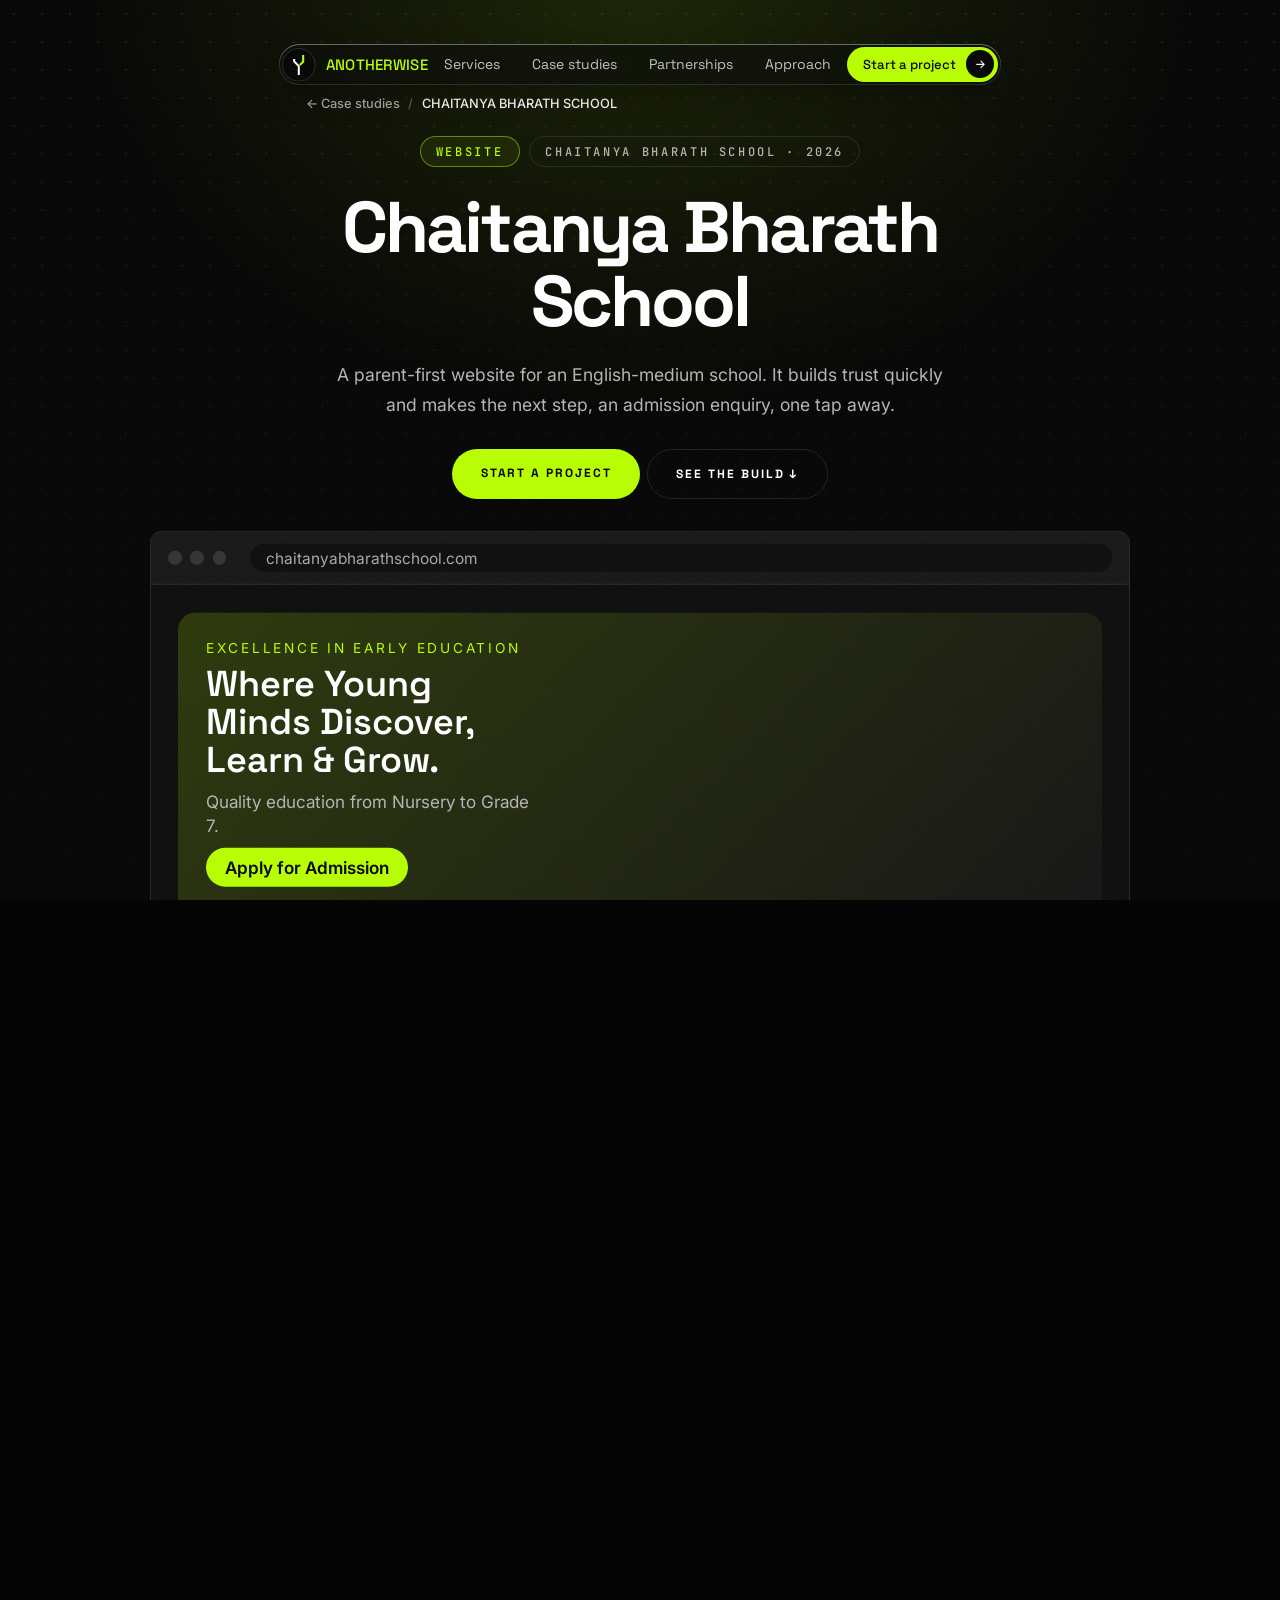
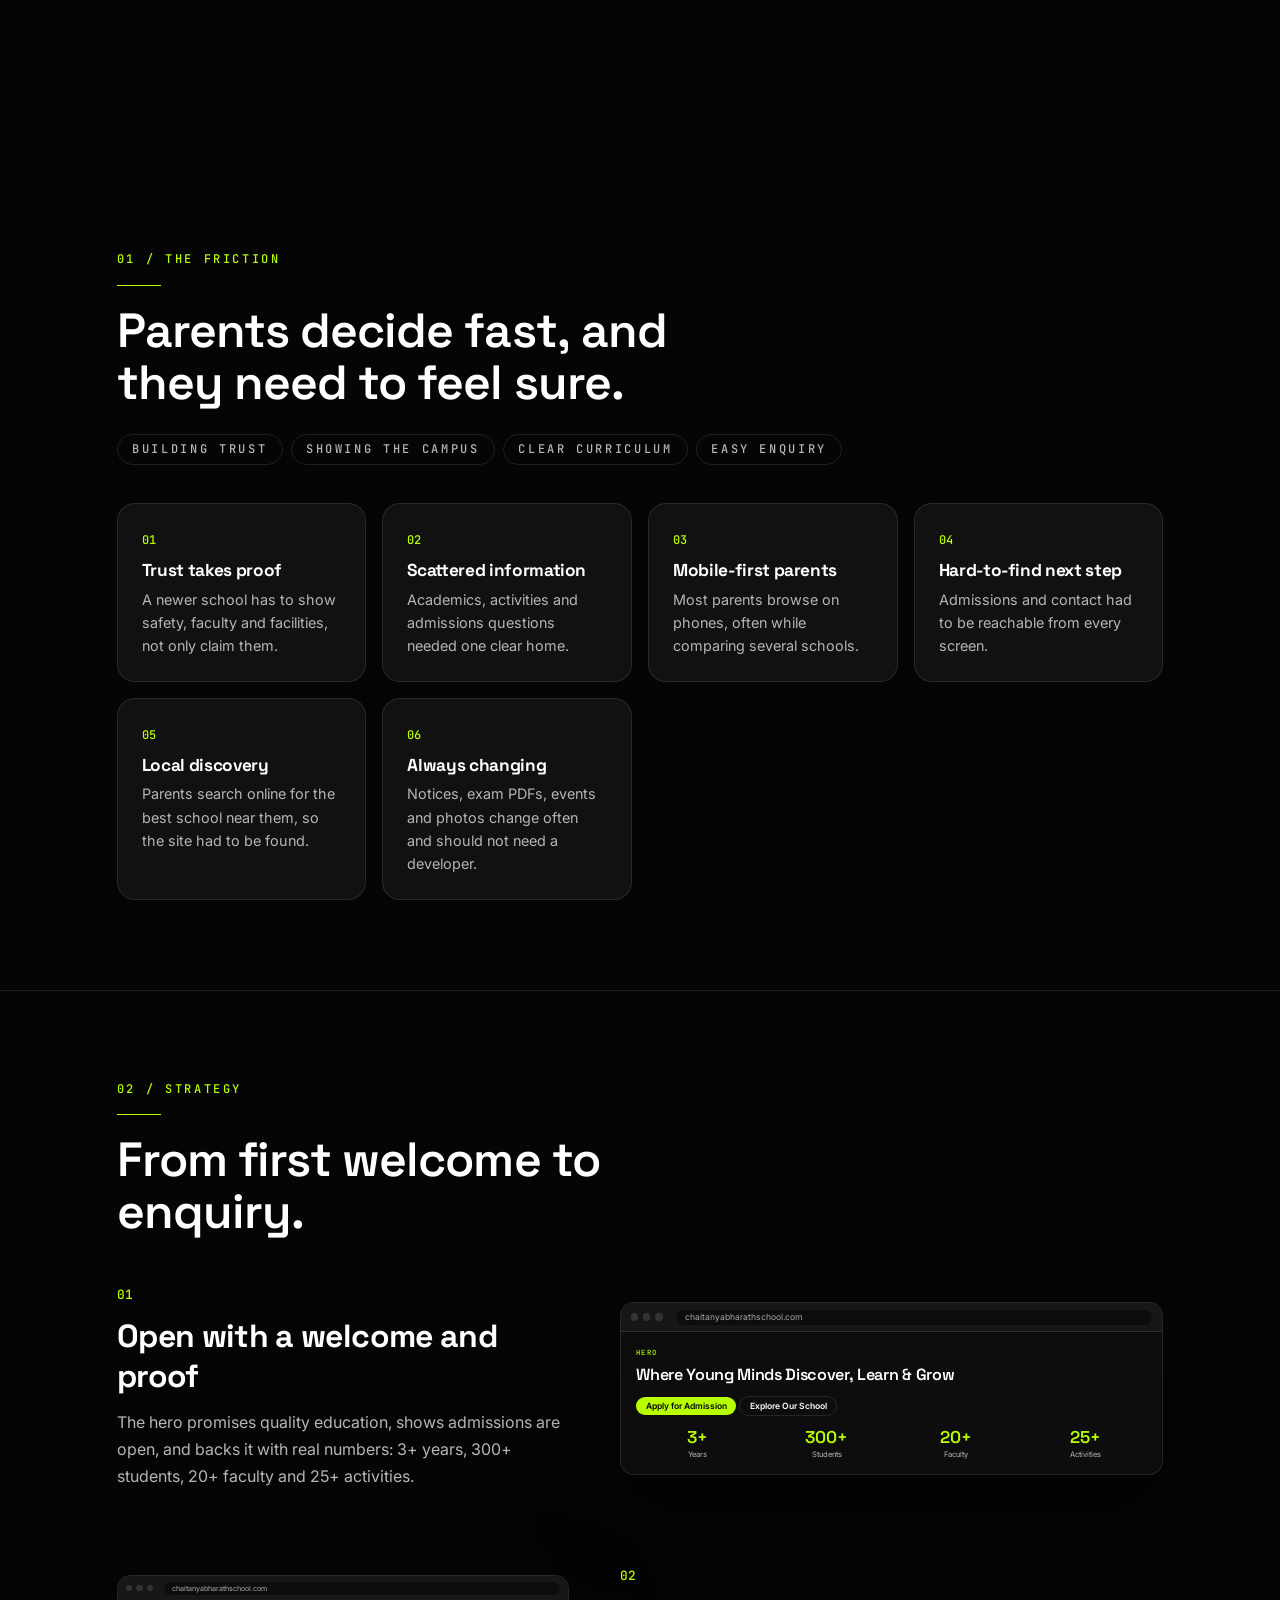
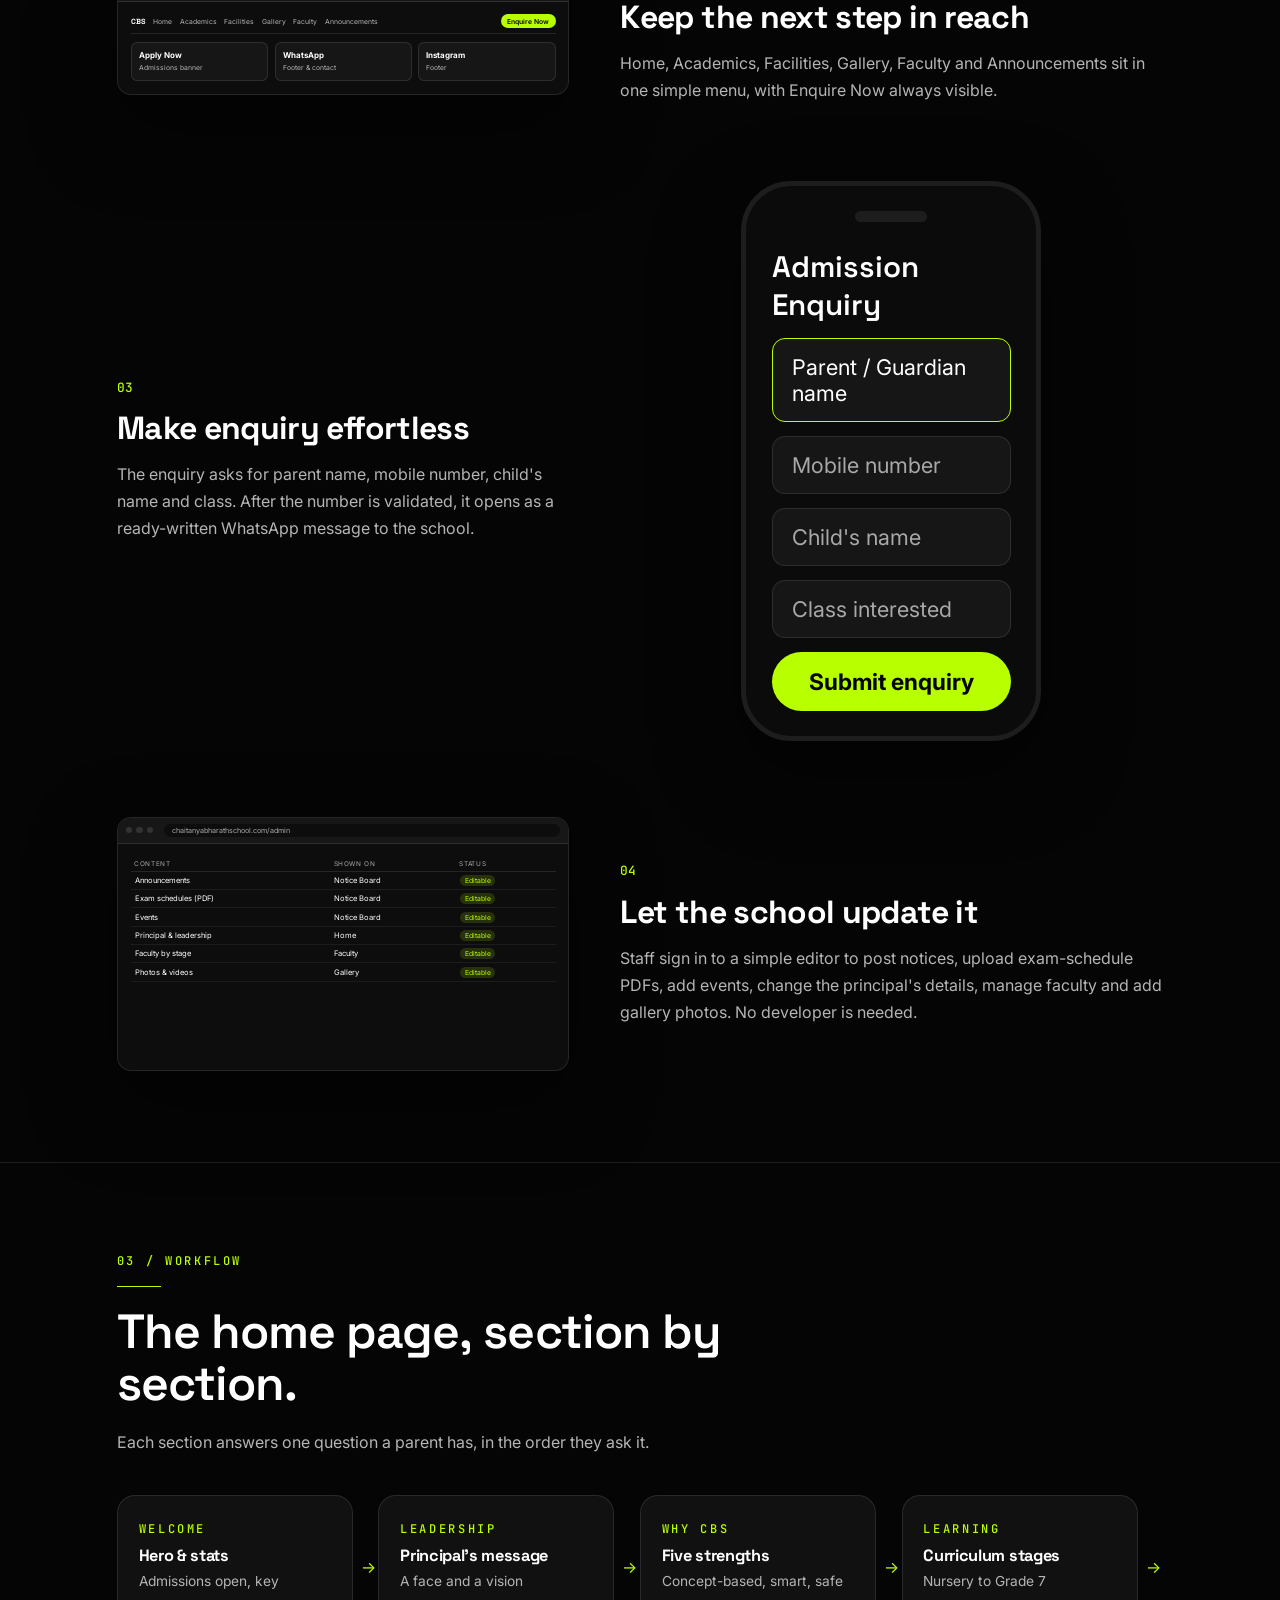
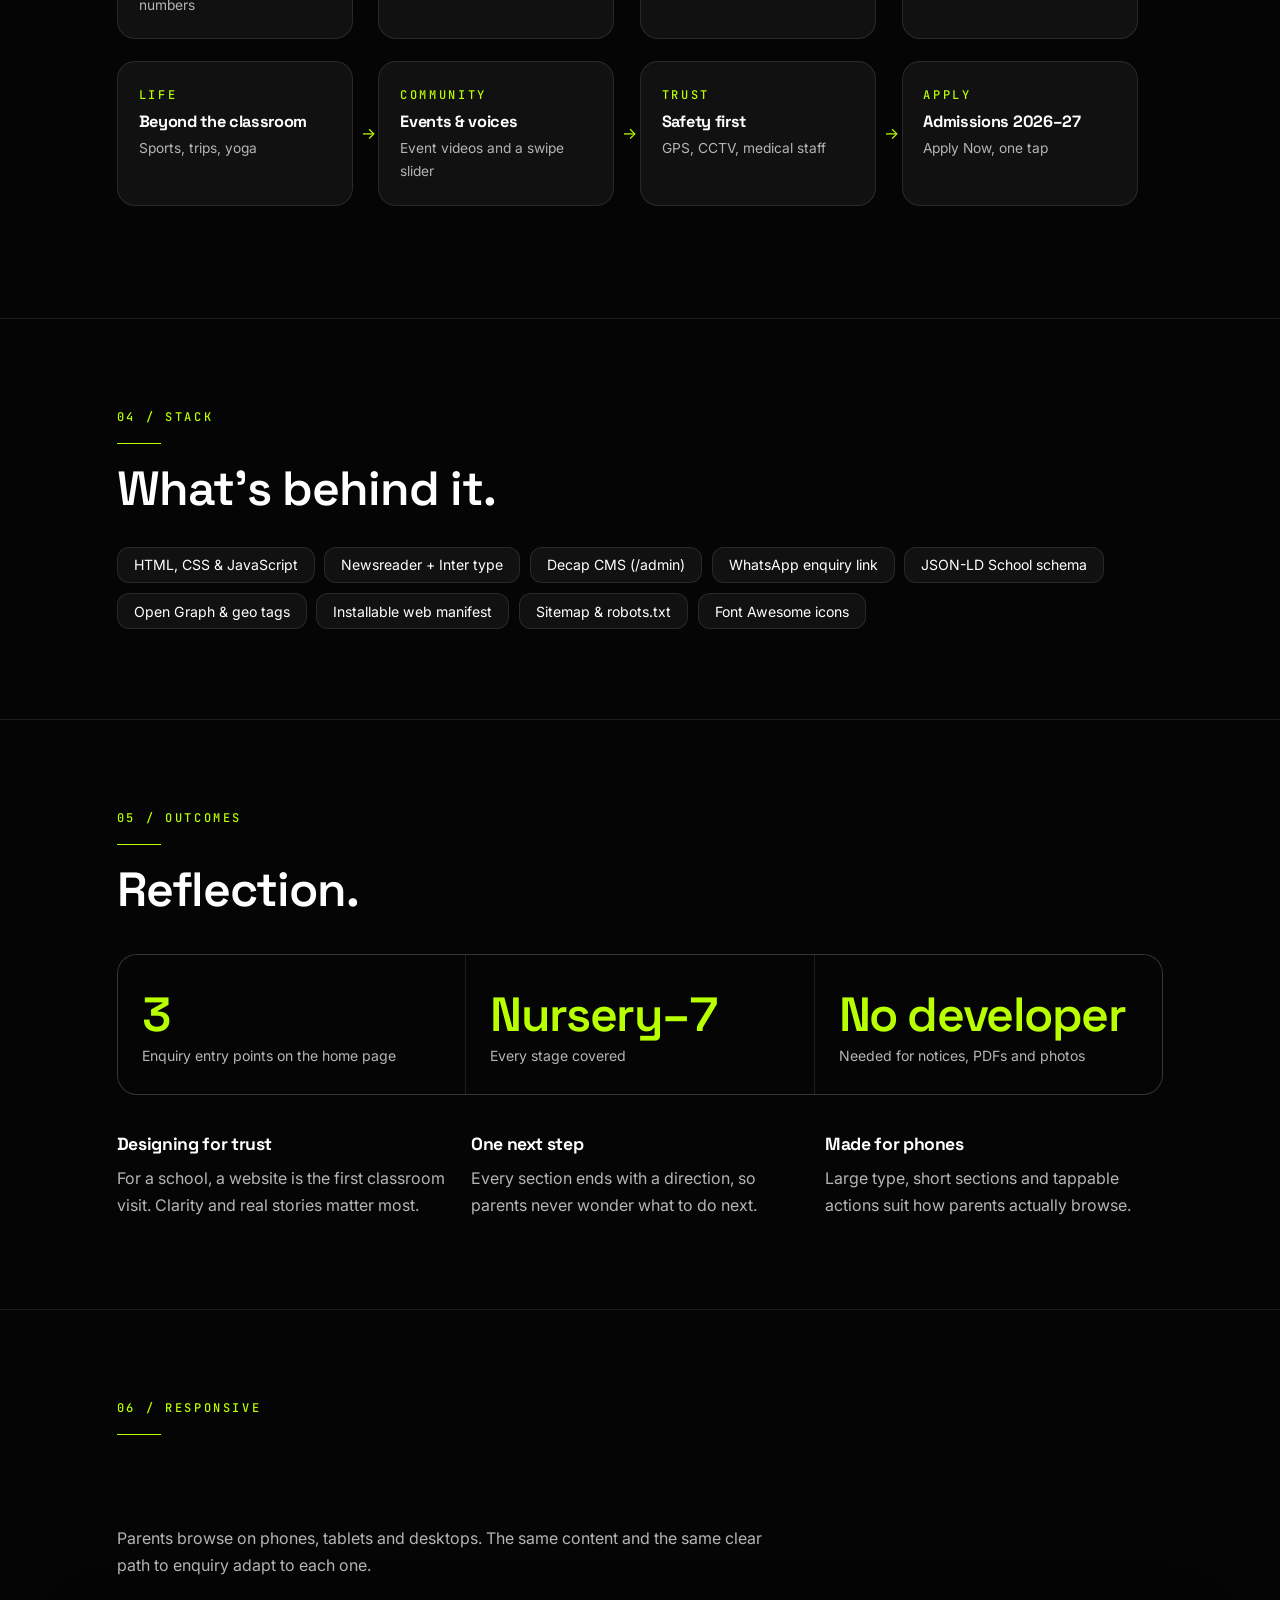
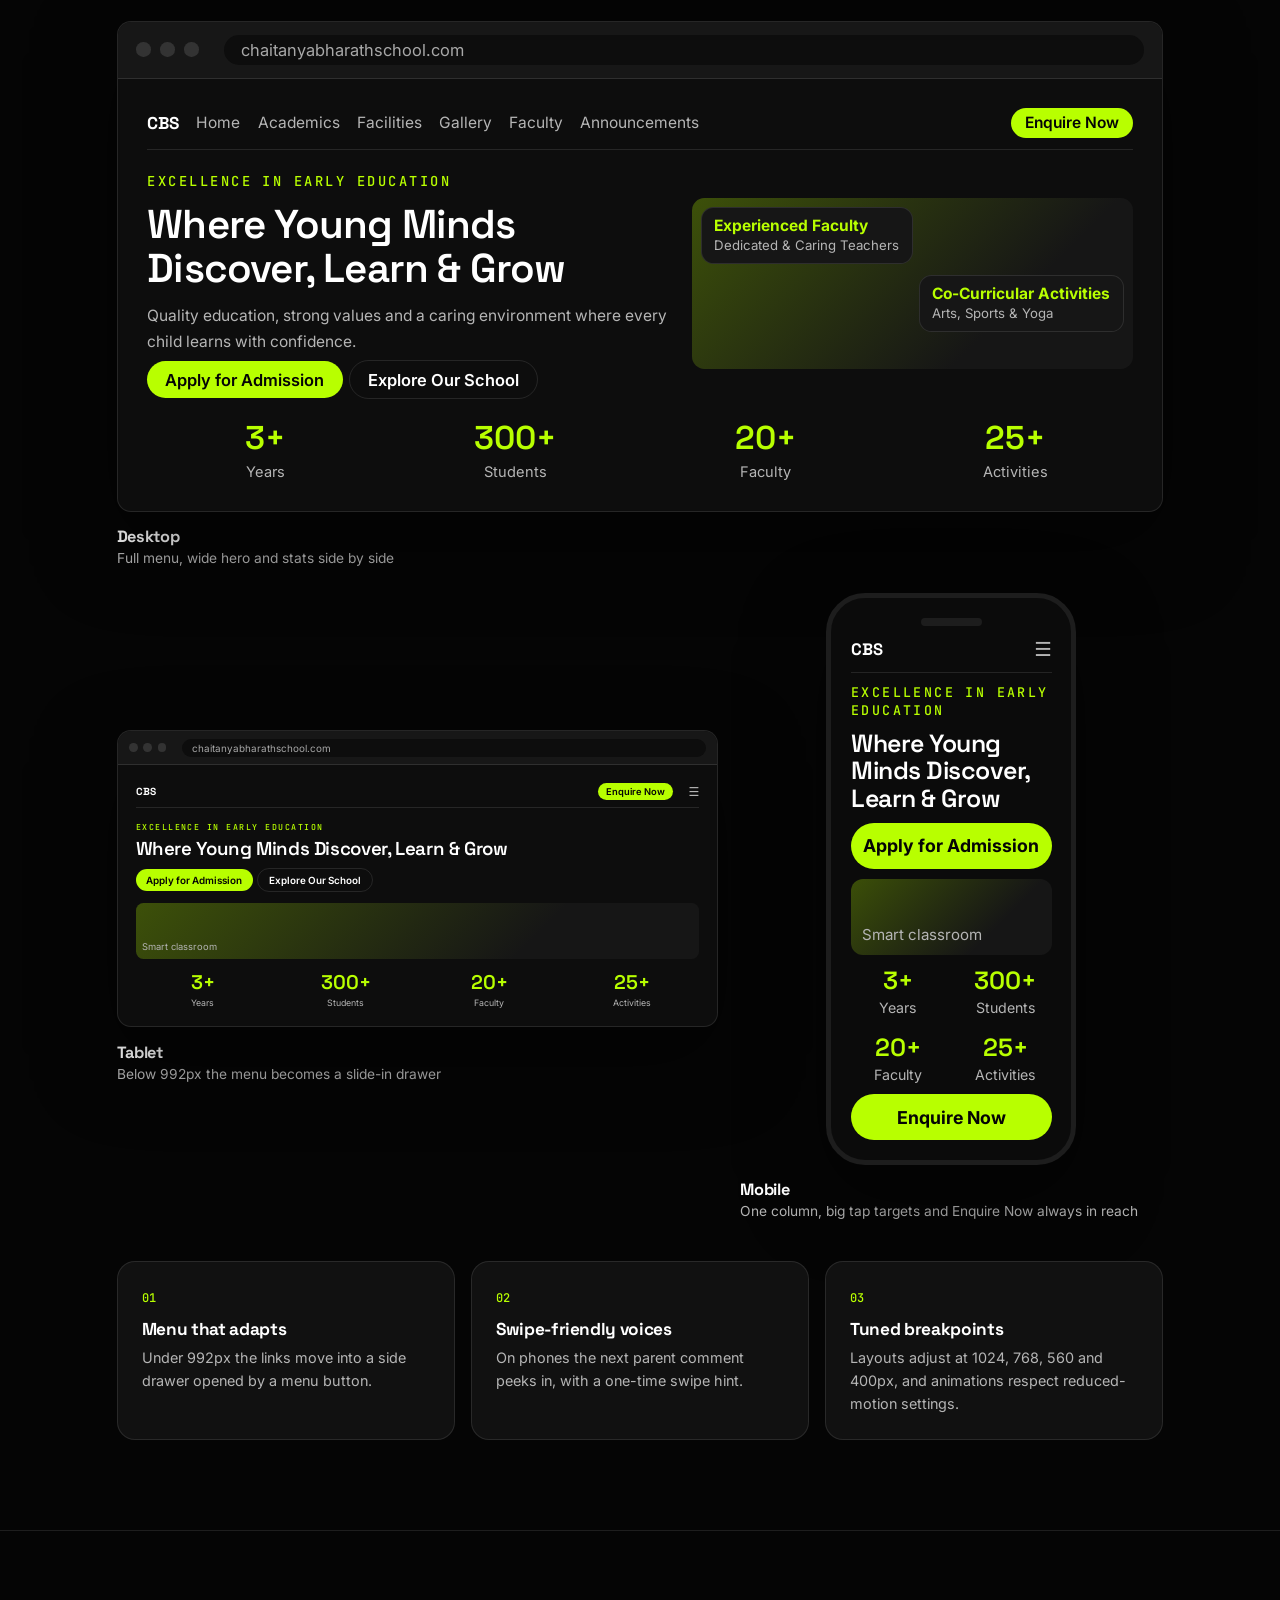
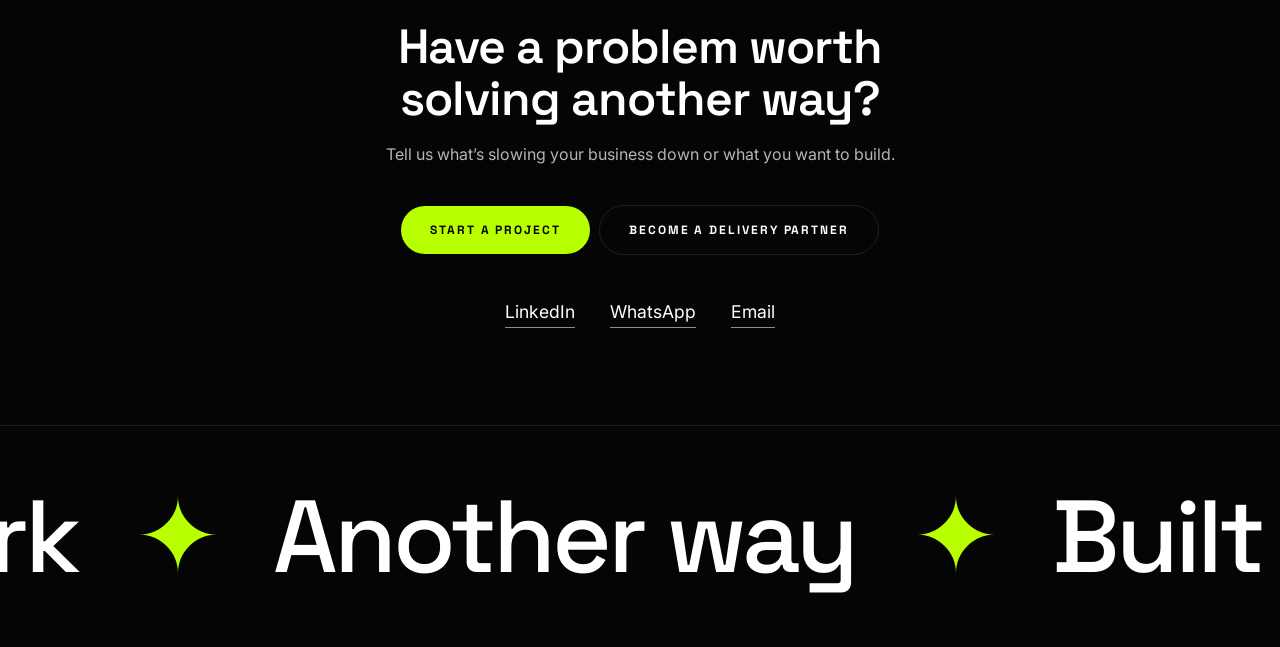
==== commit 92058dfb: "SEO: new titles, descriptions, hero line, Sales Conversion System, share tags" ====
--- a/casestudy1.html
+++ b/casestudy1.html
@@ -1,8 +1,8 @@
 <!DOCTYPE html>
 <html lang="en"><head><meta charset="utf-8"><meta name="viewport" content="width=device-width,initial-scale=1,viewport-fit=cover">
 <!--SEO:start-->
-<title>School Website for Admissions · Case Study | Anotherwise</title>
-<meta name="description" content="A parent-first school website for Nursery to Grade 7 that builds trust fast and makes an admission enquiry one tap away. Designed and built by Anotherwise.">
+<title>School Website Design Case Study: Chaitanya Bharath School</title>
+<meta name="description" content="How we built a parent-first school website that builds trust fast and turns visits into admission enquiries, one tap away. Case study by Anotherwise.">
 <link rel="canonical" href="https://anotherwise.netlify.app/casestudy1.html">
 <meta name="robots" content="index,follow,max-image-preview:large,max-snippet:-1">
 <meta name="theme-color" content="#050505">
@@ -10,16 +10,16 @@
 <meta property="og:site_name" content="Anotherwise">
 <meta property="og:type" content="website">
 <meta property="og:locale" content="en_IN">
-<meta property="og:title" content="School Website for Admissions · Case Study | Anotherwise">
-<meta property="og:description" content="A parent-first school website for Nursery to Grade 7 that builds trust fast and makes an admission enquiry one tap away. Designed and built by Anotherwise.">
+<meta property="og:title" content="School Website Design Case Study: Chaitanya Bharath School">
+<meta property="og:description" content="How we built a parent-first school website that builds trust fast and turns visits into admission enquiries, one tap away. Case study by Anotherwise.">
 <meta property="og:url" content="https://anotherwise.netlify.app/casestudy1.html">
 <meta property="og:image" content="https://anotherwise.netlify.app/og-image.png">
 <meta property="og:image:width" content="1200">
 <meta property="og:image:height" content="630">
 <meta property="og:image:alt" content="Anotherwise: Finding another way.">
 <meta name="twitter:card" content="summary_large_image">
-<meta name="twitter:title" content="School Website for Admissions · Case Study | Anotherwise">
-<meta name="twitter:description" content="A parent-first school website for Nursery to Grade 7 that builds trust fast and makes an admission enquiry one tap away. Designed and built by Anotherwise.">
+<meta name="twitter:title" content="School Website Design Case Study: Chaitanya Bharath School">
+<meta name="twitter:description" content="How we built a parent-first school website that builds trust fast and turns visits into admission enquiries, one tap away. Case study by Anotherwise.">
 <meta name="twitter:image" content="https://anotherwise.netlify.app/og-image.png">
 <link rel="icon" href="/favicon.ico" sizes="any">
 <link rel="icon" type="image/png" sizes="32x32" href="/icon-32.png">
@@ -414,7 +414,7 @@
  o+=S(++n,"Outcomes",`<h2>${c.refl?"Reflection.":"Results."}</h2><div class="kp">${c.results.map(r=>`<div><b>${r[0]}</b><span>${r[1]}</span></div>`).join("")}</div>${c.refl?`<div class="cd">${c.refl.map(r=>`<div><h3 style="font-size:1.1rem;margin-bottom:.6rem">${r[0]}</h3><p>${r[1]}</p></div>`).join("")}</div>`:""}${c.quote?`<blockquote><p>“${c.quote[0]}”</p><cite>${c.quote[1]}</cite></blockquote>`:""}`,"results");
  const sh=c.show;o+=S(++n,sh.label||"Showcase",`<h2>${sh.title}</h2>${sh.text?`<p class="in2">${sh.text}</p>`:""}<div class="sh">${sh.f.map(x=>`<figure class="fr ${x[0]}">${mk((x[4]||{}).img,x[3],x[4],x[1])}<h3>${x[1]}</h3><p>${x[2]}</p></figure>`).join("")}</div>${sh.notes?`<div class="cd">${sh.notes.map((x,k)=>`<div class="c"><span class="n">${String(k+1).padStart(2,"0")}</span><h3>${x[0]}</h3><p>${x[1]}</p></div>`).join("")}</div>`:""}`);
  const nx=CASES[c.next],nl=SERVICES.find(s=>s[0]==c.next)[1];
- o+=`<section class="cta"><div class="w rv"><h2 style="max-width:20ch;margin-bottom:1rem">Have a problem worth solving another way?</h2><p class="in2" style="margin:0 auto 2rem">Tell us what’s slowing your business down or what you want to build.</p><a class="btn" href="contact.html">Start a project</a><a class="btn g" href="index.html#partners">Become a delivery partner</a><nav class="aw-soc" aria-label="Social links"><a href="https://www.linkedin.com/in/ajay-goli-35182640b/" target="_blank" rel="noopener noreferrer">LinkedIn</a><a href="https://api.whatsapp.com/send?phone=919347435990" target="_blank" rel="noopener noreferrer">WhatsApp</a><a href="mailto:ajaygoli17@gmail.com">Email</a></nav></div></section><footer></footer>`;
+ o+=`<section class="cta"><div class="w rv"><h2 style="max-width:20ch;margin-bottom:1rem">Have a problem worth solving another way?</h2><p class="in2" style="margin:0 auto 2rem">Tell us what’s slowing your business down or what you want to build.</p><a class="btn" href="contact.html">Start a project</a><a class="btn g" href="https://calendly.com/ajaygoli17/30min" target="_blank" rel="noopener noreferrer">Become a delivery partner</a><nav class="aw-soc" aria-label="Social links"><a href="https://www.linkedin.com/in/ajay-goli-35182640b/" target="_blank" rel="noopener noreferrer">LinkedIn</a><a href="https://api.whatsapp.com/send?phone=919347435990" target="_blank" rel="noopener noreferrer">WhatsApp</a><a href="mailto:ajaygoli17@gmail.com">Email</a></nav></div></section><footer></footer>`;
  document.getElementById("app").innerHTML=o;scrollTo(0,0);
  const cm=document.getElementById("cmp");if(cm)cm.querySelector("input").addEventListener("input",e=>cm.style.setProperty("--p",e.target.value+"%"));
  const io=new IntersectionObserver(es=>es.forEach(e=>{if(e.isIntersecting){e.target.classList.add("in");io.unobserve(e.target)}}),{threshold:.06});
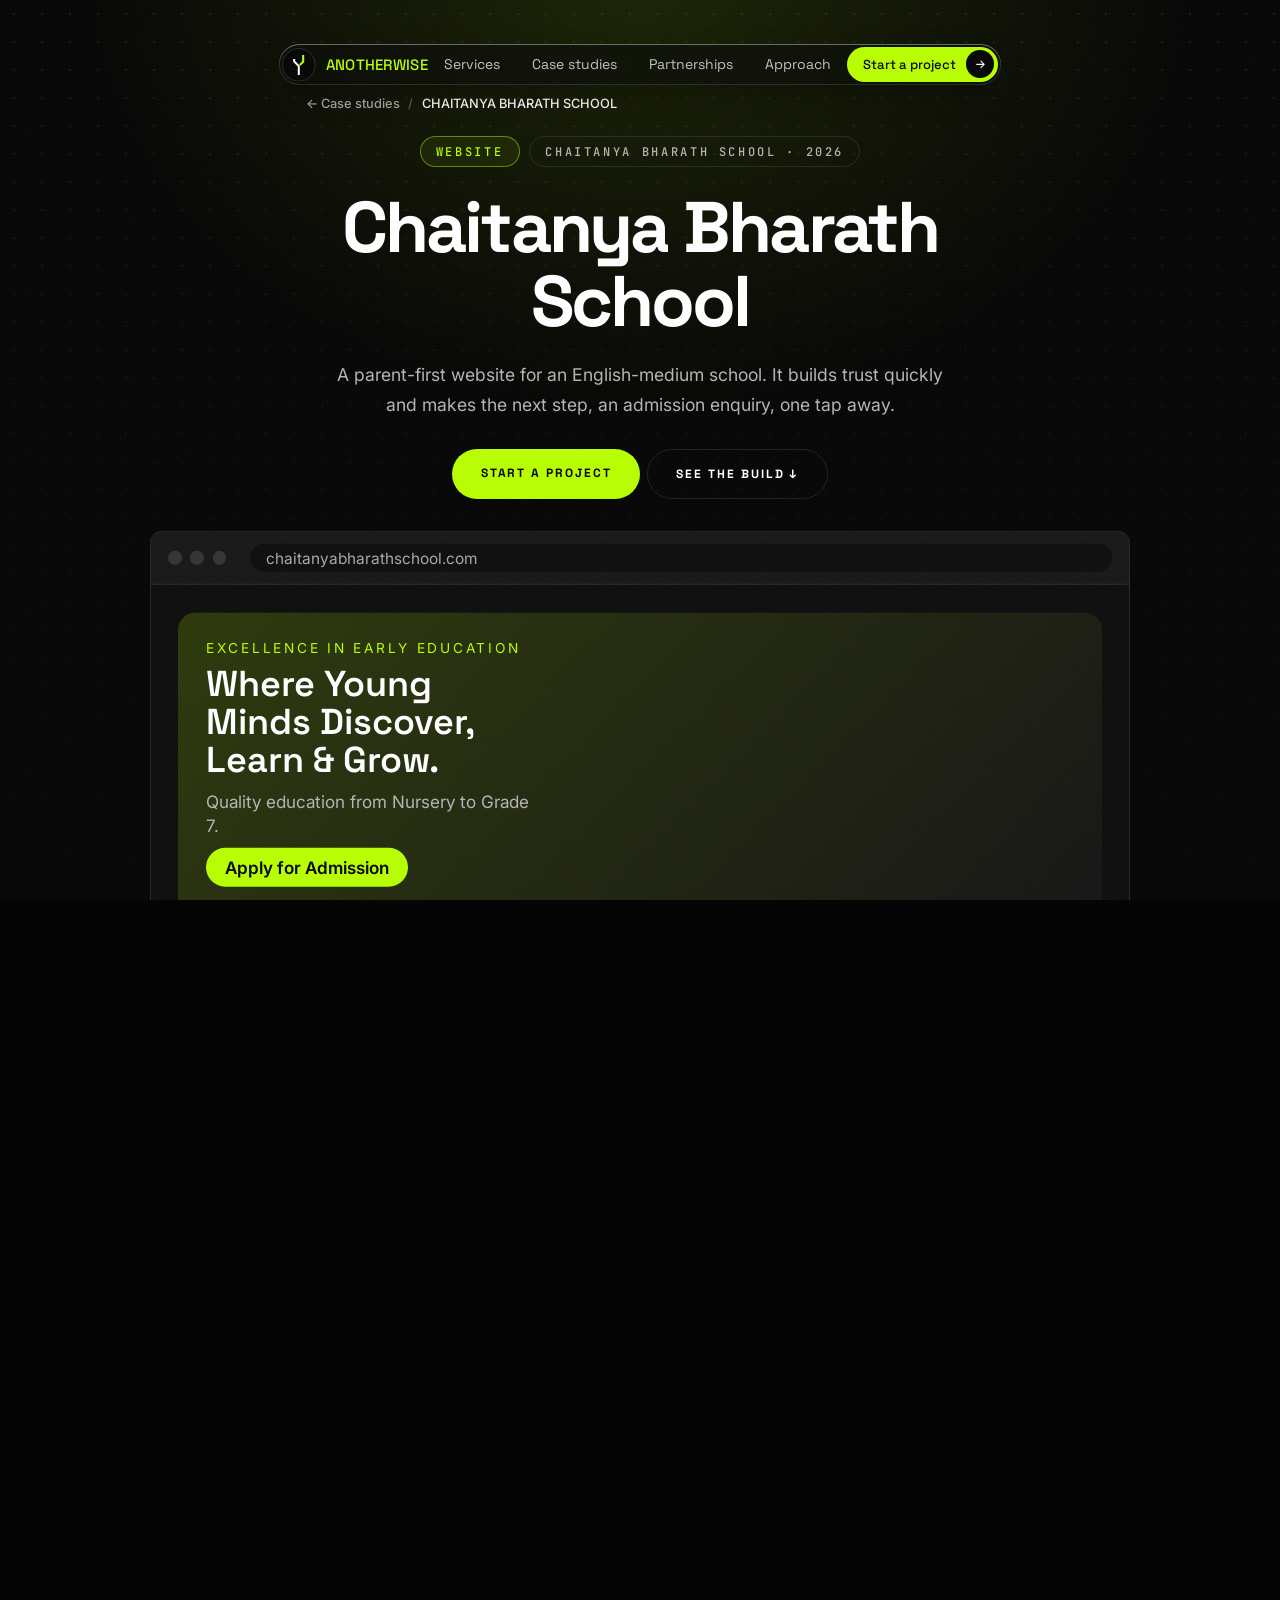
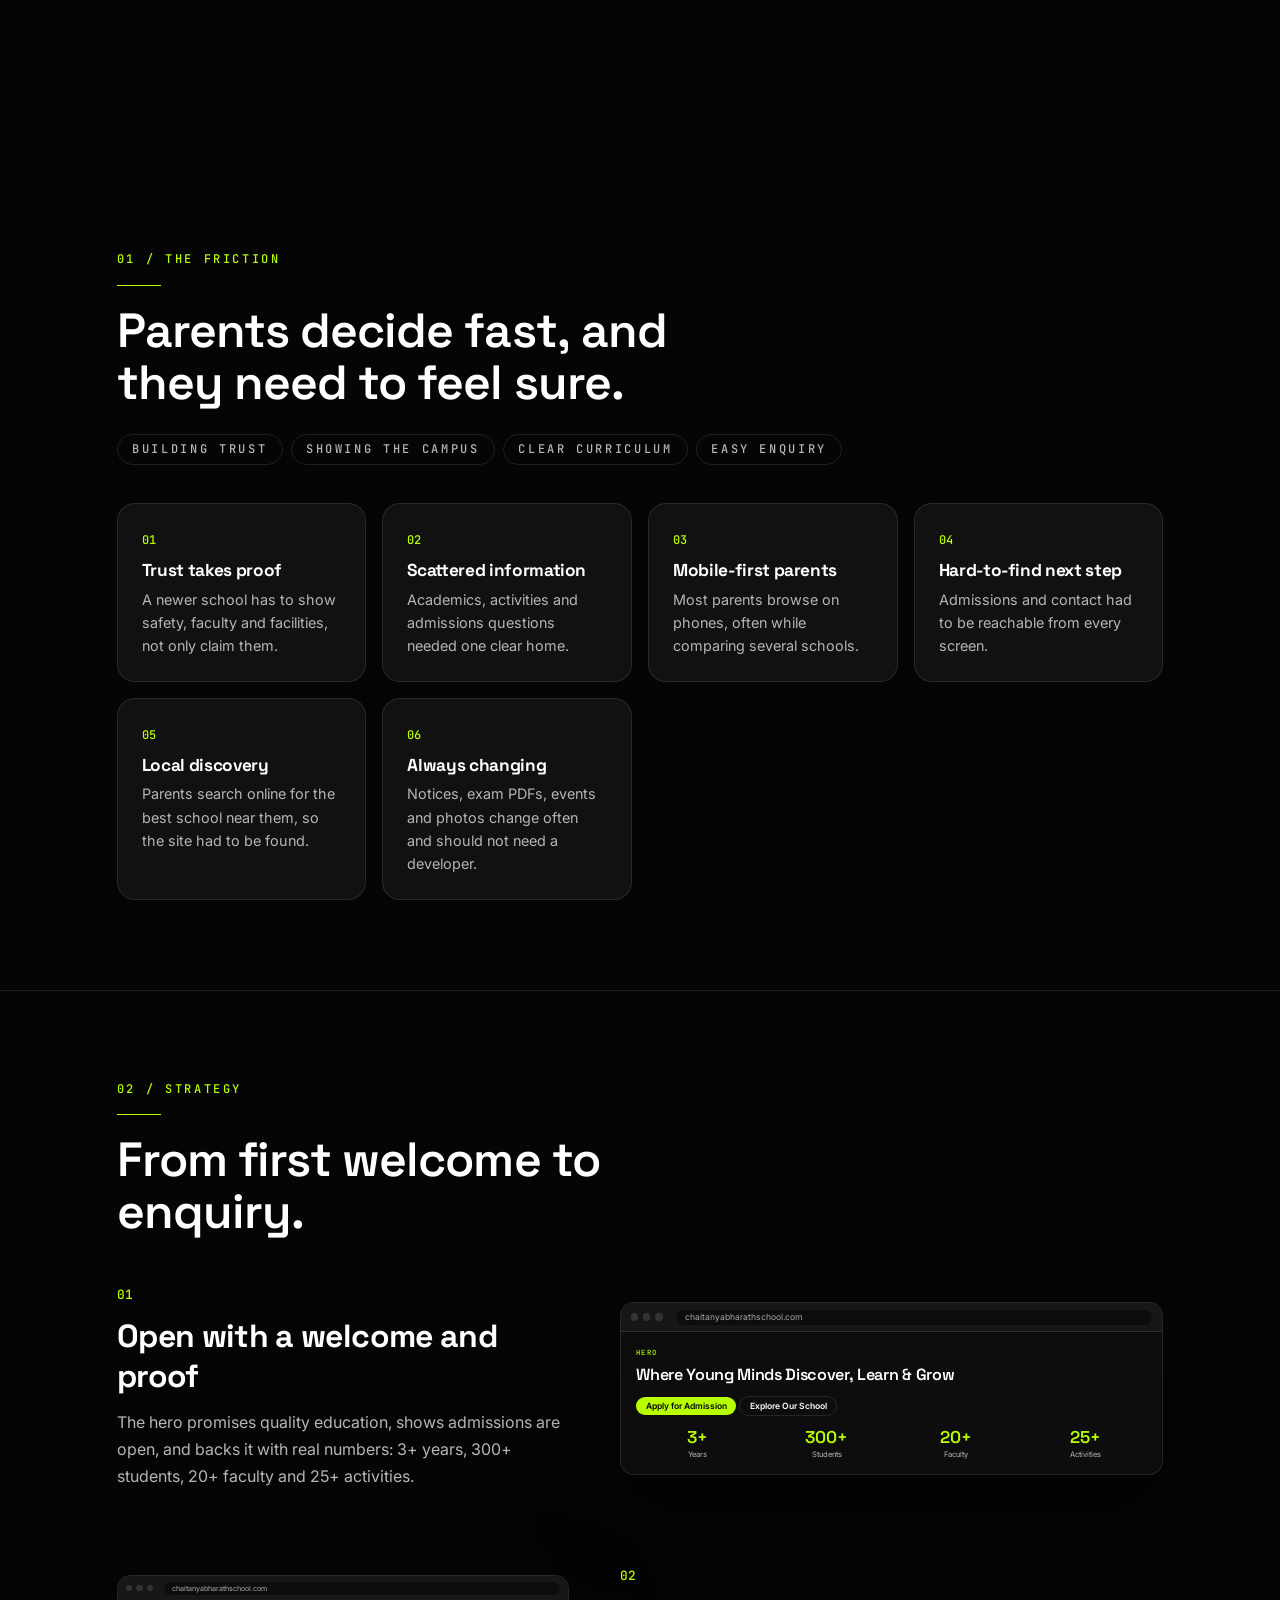
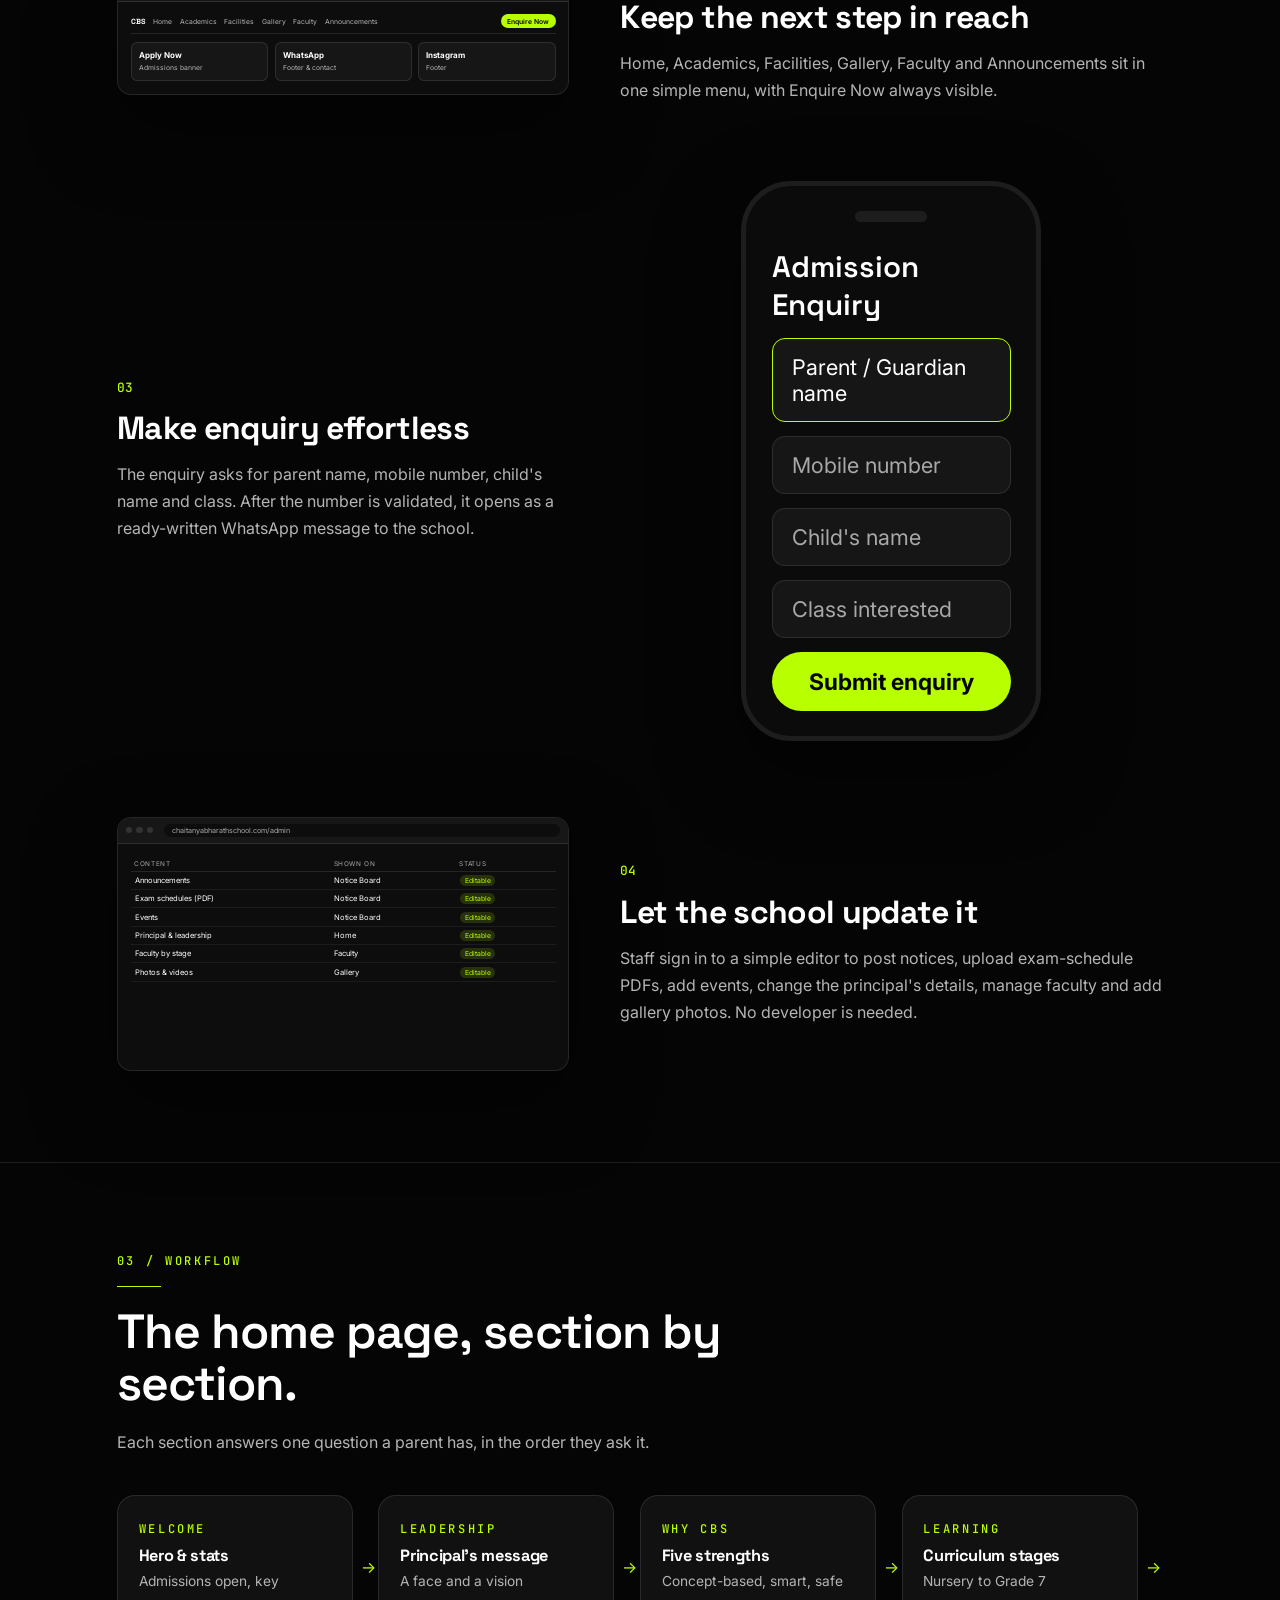
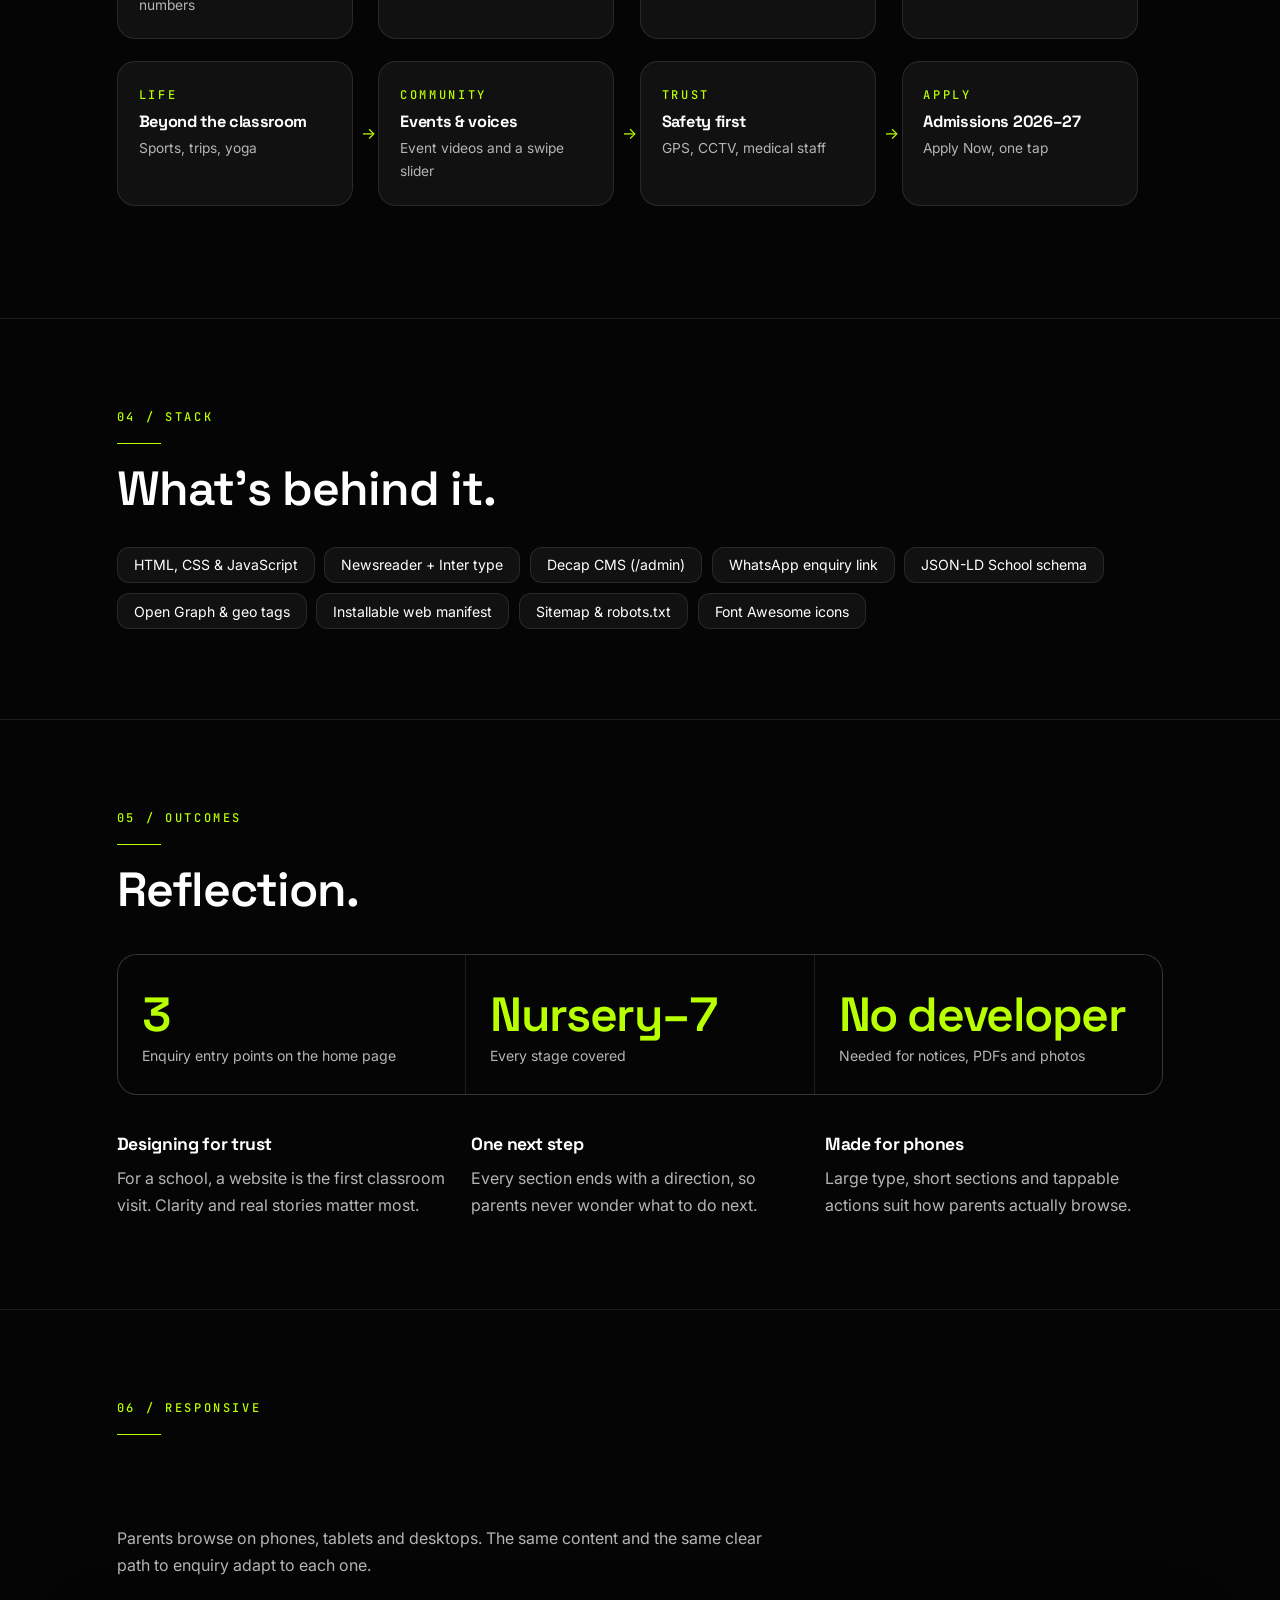
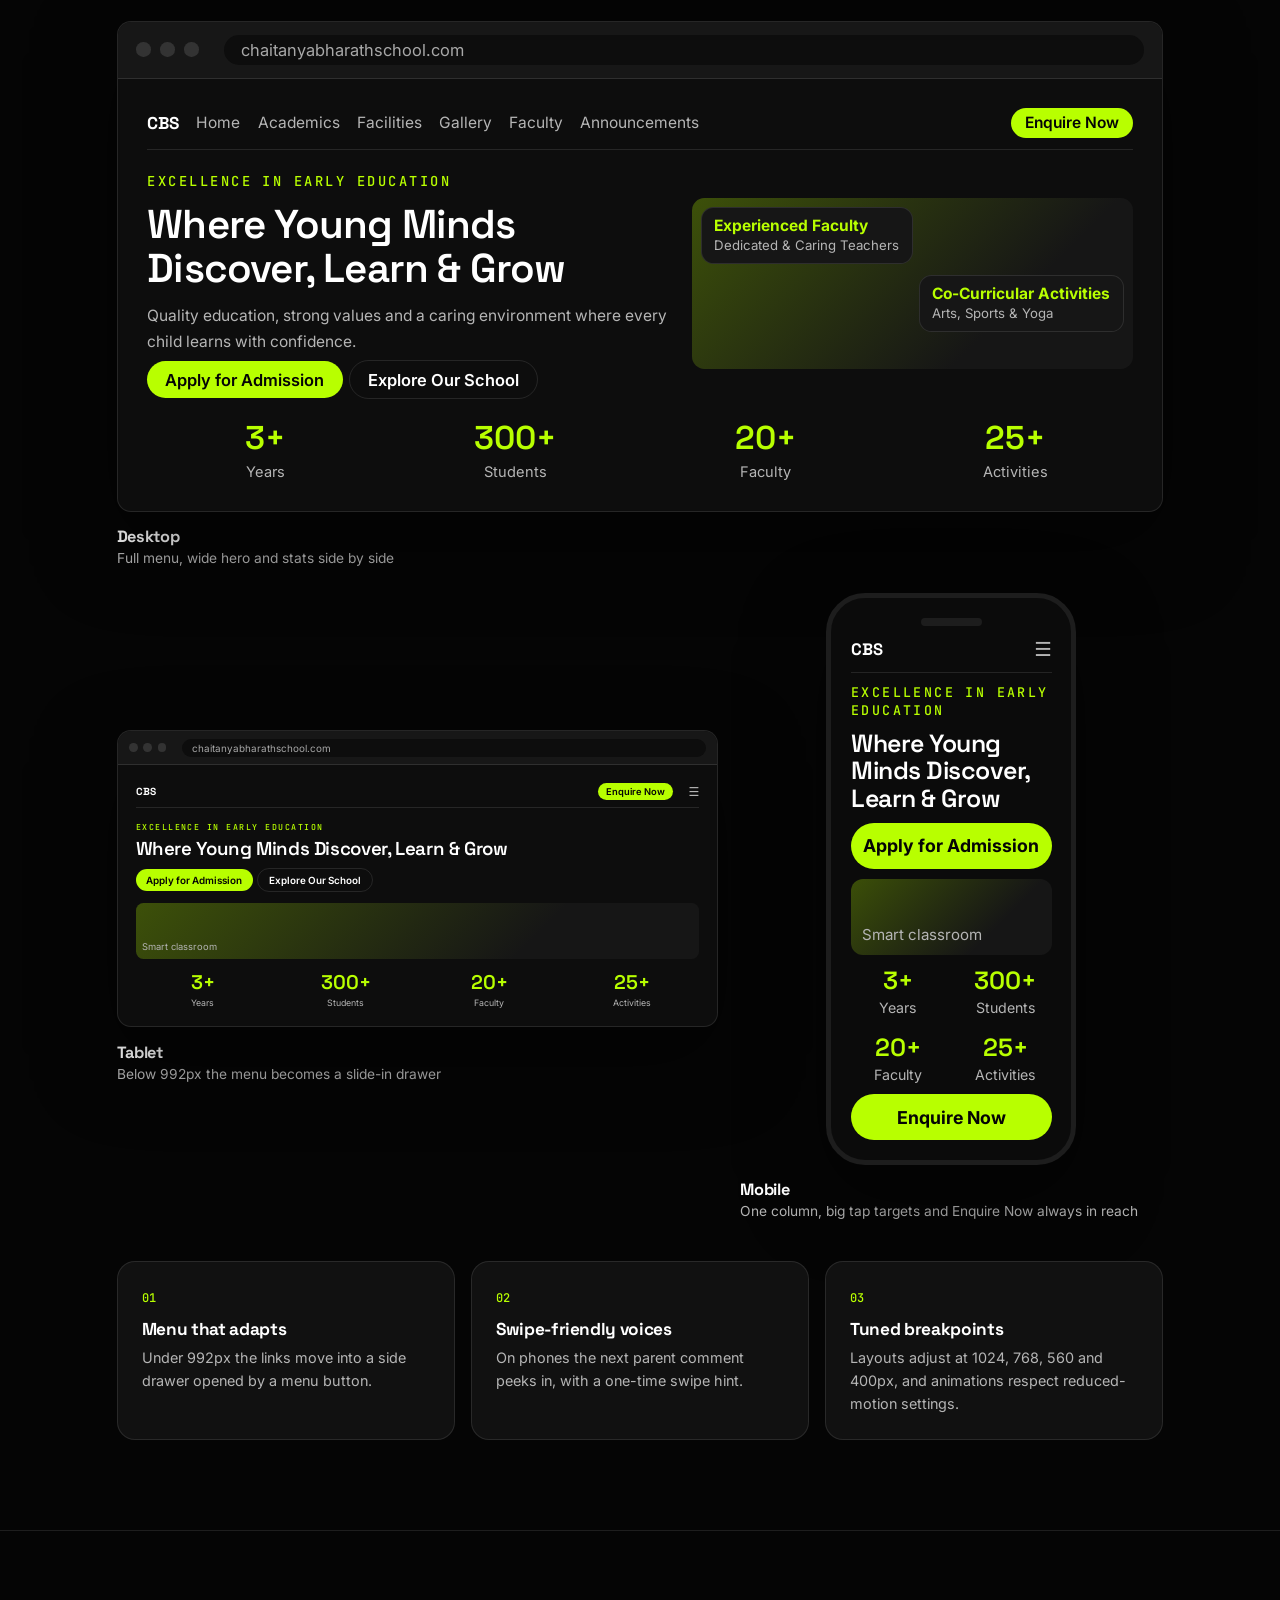
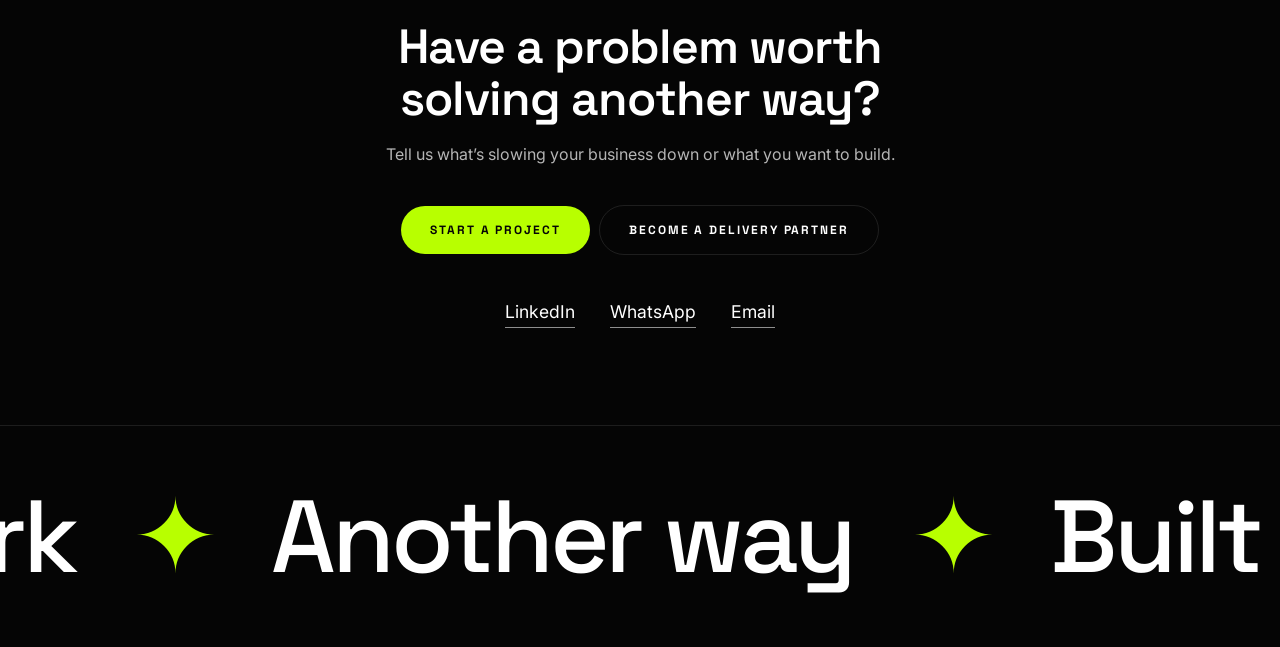
==== commit 02c49530: "New social share image" ====
--- a/casestudy1.html
+++ b/casestudy1.html
@@ -13,20 +13,20 @@
 <meta property="og:title" content="School Website Design Case Study: Chaitanya Bharath School">
 <meta property="og:description" content="How we built a parent-first school website that builds trust fast and turns visits into admission enquiries, one tap away. Case study by Anotherwise.">
 <meta property="og:url" content="https://anotherwise.netlify.app/casestudy1.html">
-<meta property="og:image" content="https://anotherwise.netlify.app/og-image.png">
+<meta property="og:image" content="https://anotherwise.netlify.app/og-image.png?v=202611230016">
 <meta property="og:image:width" content="1200">
 <meta property="og:image:height" content="630">
 <meta property="og:image:alt" content="Anotherwise: Finding another way.">
 <meta name="twitter:card" content="summary_large_image">
 <meta name="twitter:title" content="School Website Design Case Study: Chaitanya Bharath School">
 <meta name="twitter:description" content="How we built a parent-first school website that builds trust fast and turns visits into admission enquiries, one tap away. Case study by Anotherwise.">
-<meta name="twitter:image" content="https://anotherwise.netlify.app/og-image.png">
+<meta name="twitter:image" content="https://anotherwise.netlify.app/og-image.png?v=202611230016">
 <link rel="icon" href="/favicon.ico" sizes="any">
 <link rel="icon" type="image/png" sizes="32x32" href="/icon-32.png">
 <link rel="icon" type="image/png" sizes="192x192" href="/icon-192.png">
 <link rel="apple-touch-icon" href="/apple-touch-icon.png">
 <link rel="manifest" href="/site.webmanifest">
-<script type="application/ld+json">{"@context":"https://schema.org","@graph":[{"@type":"Organization","@id":"https://anotherwise.netlify.app/#org","name":"Anotherwise","url":"https://anotherwise.netlify.app/"},{"@type":"WebSite","@id":"https://anotherwise.netlify.app/#website","url":"https://anotherwise.netlify.app/","name":"Anotherwise","publisher":{"@id":"https://anotherwise.netlify.app/#org"}},{"@type":"WebPage","@id":"https://anotherwise.netlify.app/casestudy1.html#page","url":"https://anotherwise.netlify.app/casestudy1.html","name":"School Website for Admissions · Case Study | Anotherwise","description":"A parent-first school website for Nursery to Grade 7 that builds trust fast and makes an admission enquiry one tap away. Designed and built by Anotherwise.","inLanguage":"en-IN","isPartOf":{"@id":"https://anotherwise.netlify.app/#website"},"primaryImageOfPage":{"@type":"ImageObject","url":"https://anotherwise.netlify.app/og-image.png"},"breadcrumb":{"@id":"https://anotherwise.netlify.app/casestudy1.html#crumbs"},"about":"Chaitanya Bharath School","author":{"@id":"https://anotherwise.netlify.app/#org"}},{"@type":"BreadcrumbList","itemListElement":[{"@type":"ListItem","position":1,"name":"Home","item":"https://anotherwise.netlify.app/"},{"@type":"ListItem","position":2,"name":"Case studies","item":"https://anotherwise.netlify.app/#work"},{"@type":"ListItem","position":3,"name":"Chaitanya Bharath School","item":"https://anotherwise.netlify.app/casestudy1.html"}],"@id":"https://anotherwise.netlify.app/casestudy1.html#crumbs"}]}</script>
+<script type="application/ld+json">{"@context":"https://schema.org","@graph":[{"@type":"Organization","@id":"https://anotherwise.netlify.app/#org","name":"Anotherwise","url":"https://anotherwise.netlify.app/"},{"@type":"WebSite","@id":"https://anotherwise.netlify.app/#website","url":"https://anotherwise.netlify.app/","name":"Anotherwise","publisher":{"@id":"https://anotherwise.netlify.app/#org"}},{"@type":"WebPage","@id":"https://anotherwise.netlify.app/casestudy1.html#page","url":"https://anotherwise.netlify.app/casestudy1.html","name":"School Website for Admissions · Case Study | Anotherwise","description":"A parent-first school website for Nursery to Grade 7 that builds trust fast and makes an admission enquiry one tap away. Designed and built by Anotherwise.","inLanguage":"en-IN","isPartOf":{"@id":"https://anotherwise.netlify.app/#website"},"primaryImageOfPage":{"@type":"ImageObject","url":"https://anotherwise.netlify.app/og-image.png?v=202611230016"},"breadcrumb":{"@id":"https://anotherwise.netlify.app/casestudy1.html#crumbs"},"about":"Chaitanya Bharath School","author":{"@id":"https://anotherwise.netlify.app/#org"}},{"@type":"BreadcrumbList","itemListElement":[{"@type":"ListItem","position":1,"name":"Home","item":"https://anotherwise.netlify.app/"},{"@type":"ListItem","position":2,"name":"Case studies","item":"https://anotherwise.netlify.app/#work"},{"@type":"ListItem","position":3,"name":"Chaitanya Bharath School","item":"https://anotherwise.netlify.app/casestudy1.html"}],"@id":"https://anotherwise.netlify.app/casestudy1.html#crumbs"}]}</script>
 <!--SEO:end-->
 <link href="https://fonts.googleapis.com/css2?family=Inter:wght@300;400;500&family=JetBrains+Mono:wght@400;500&family=Space+Grotesk:wght@500;600;700&display=swap" rel="stylesheet">
 <style>
